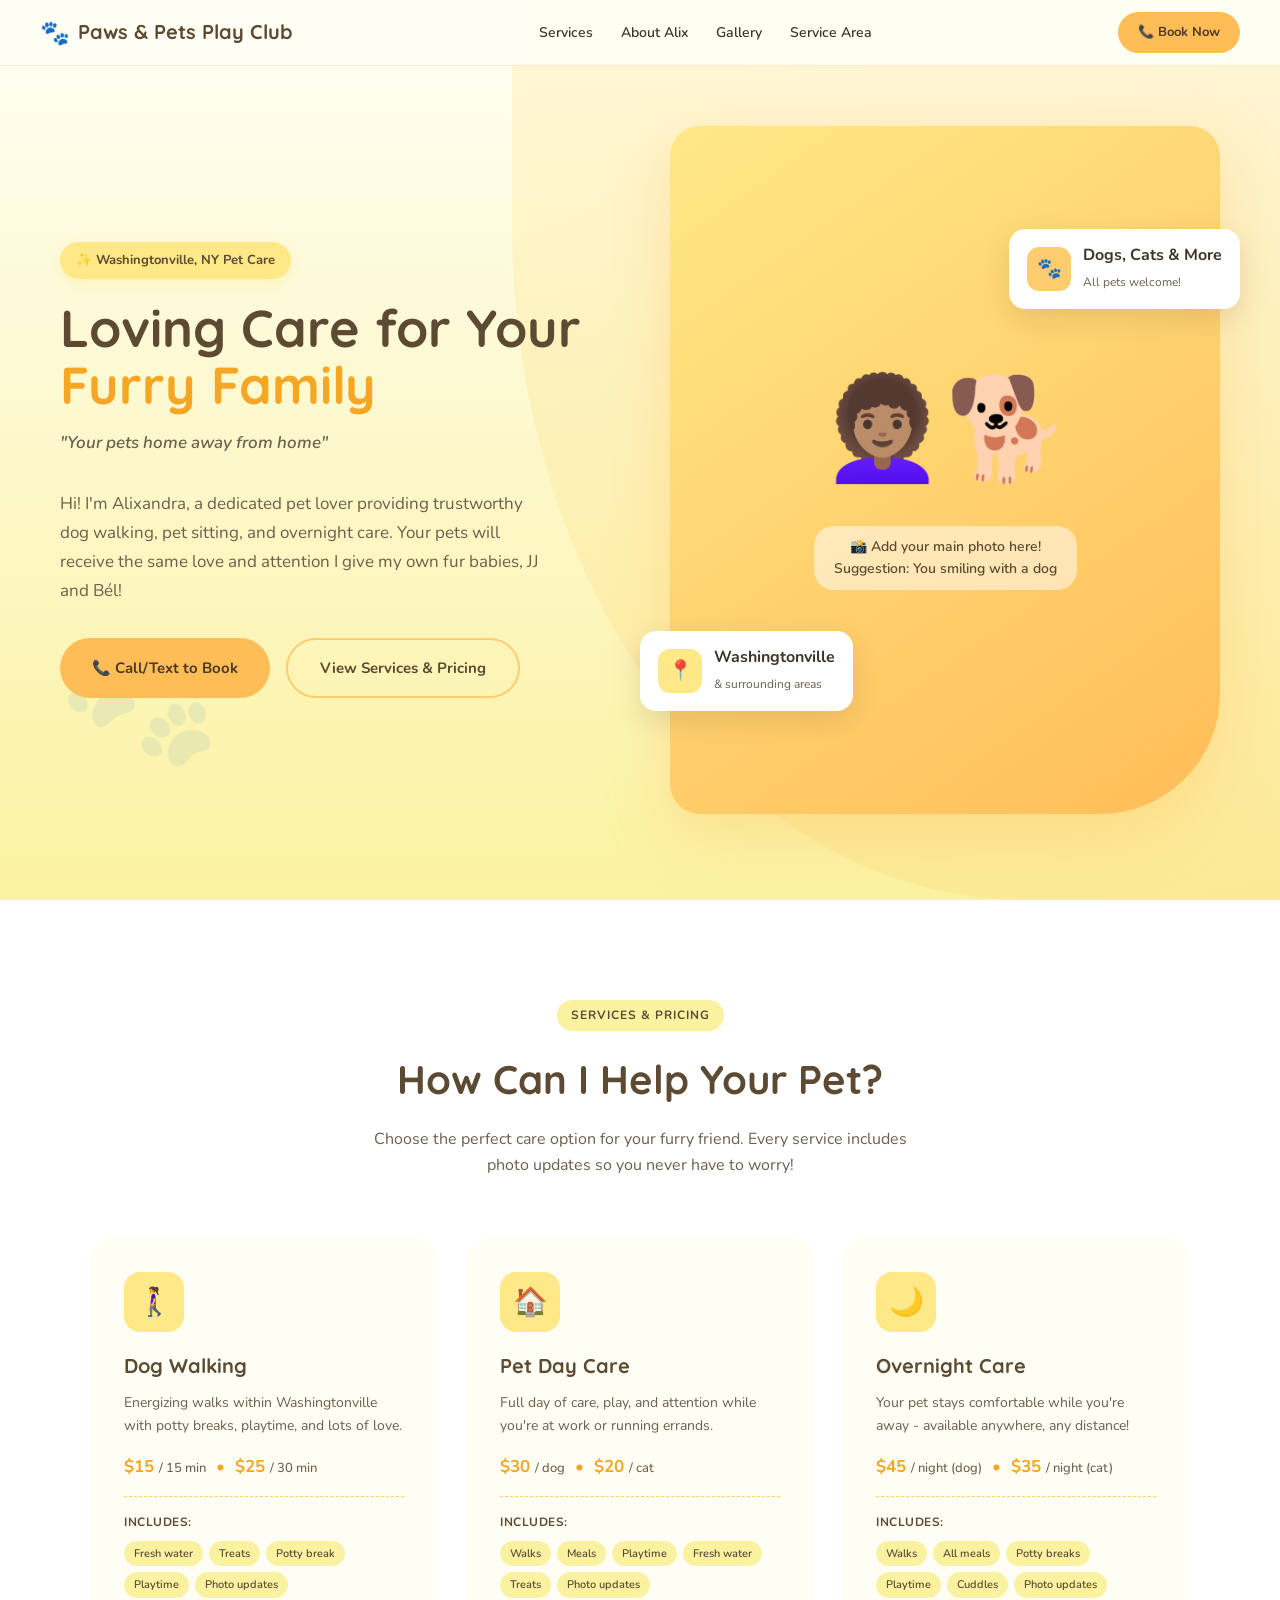
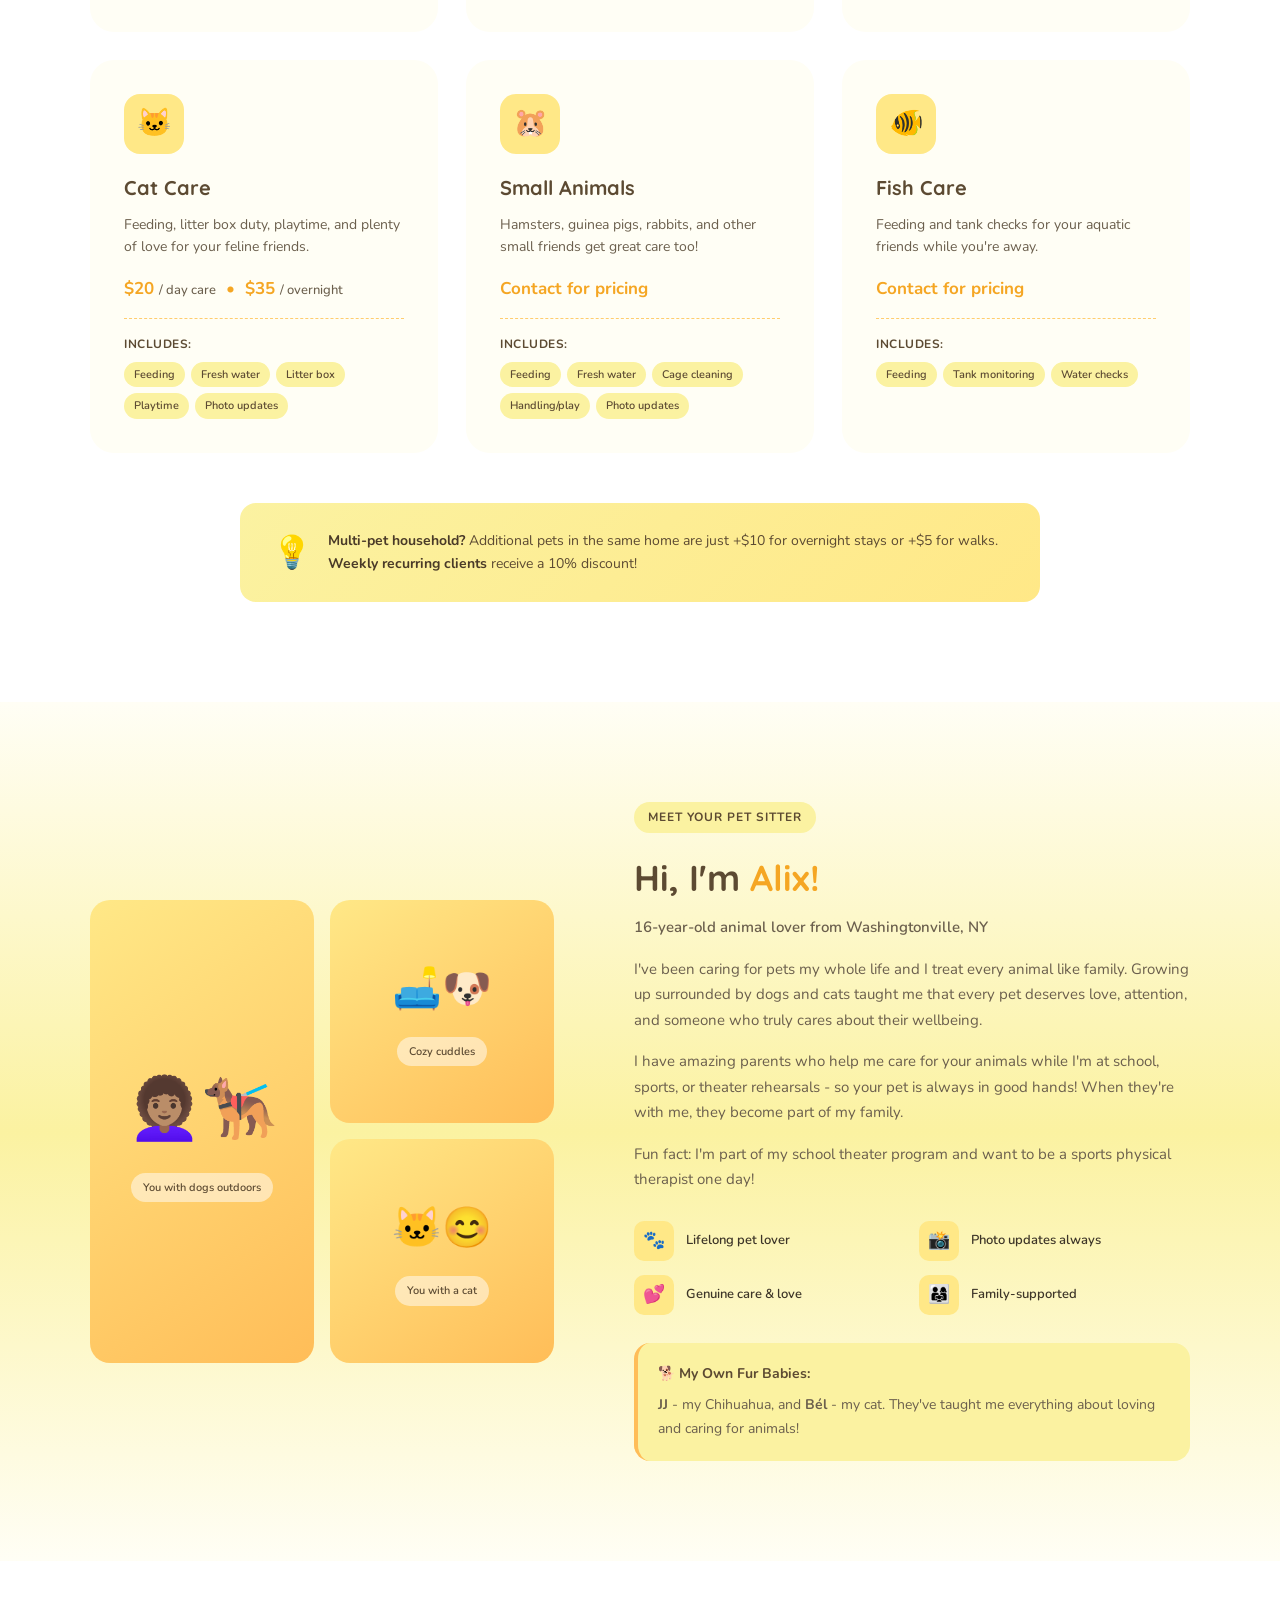
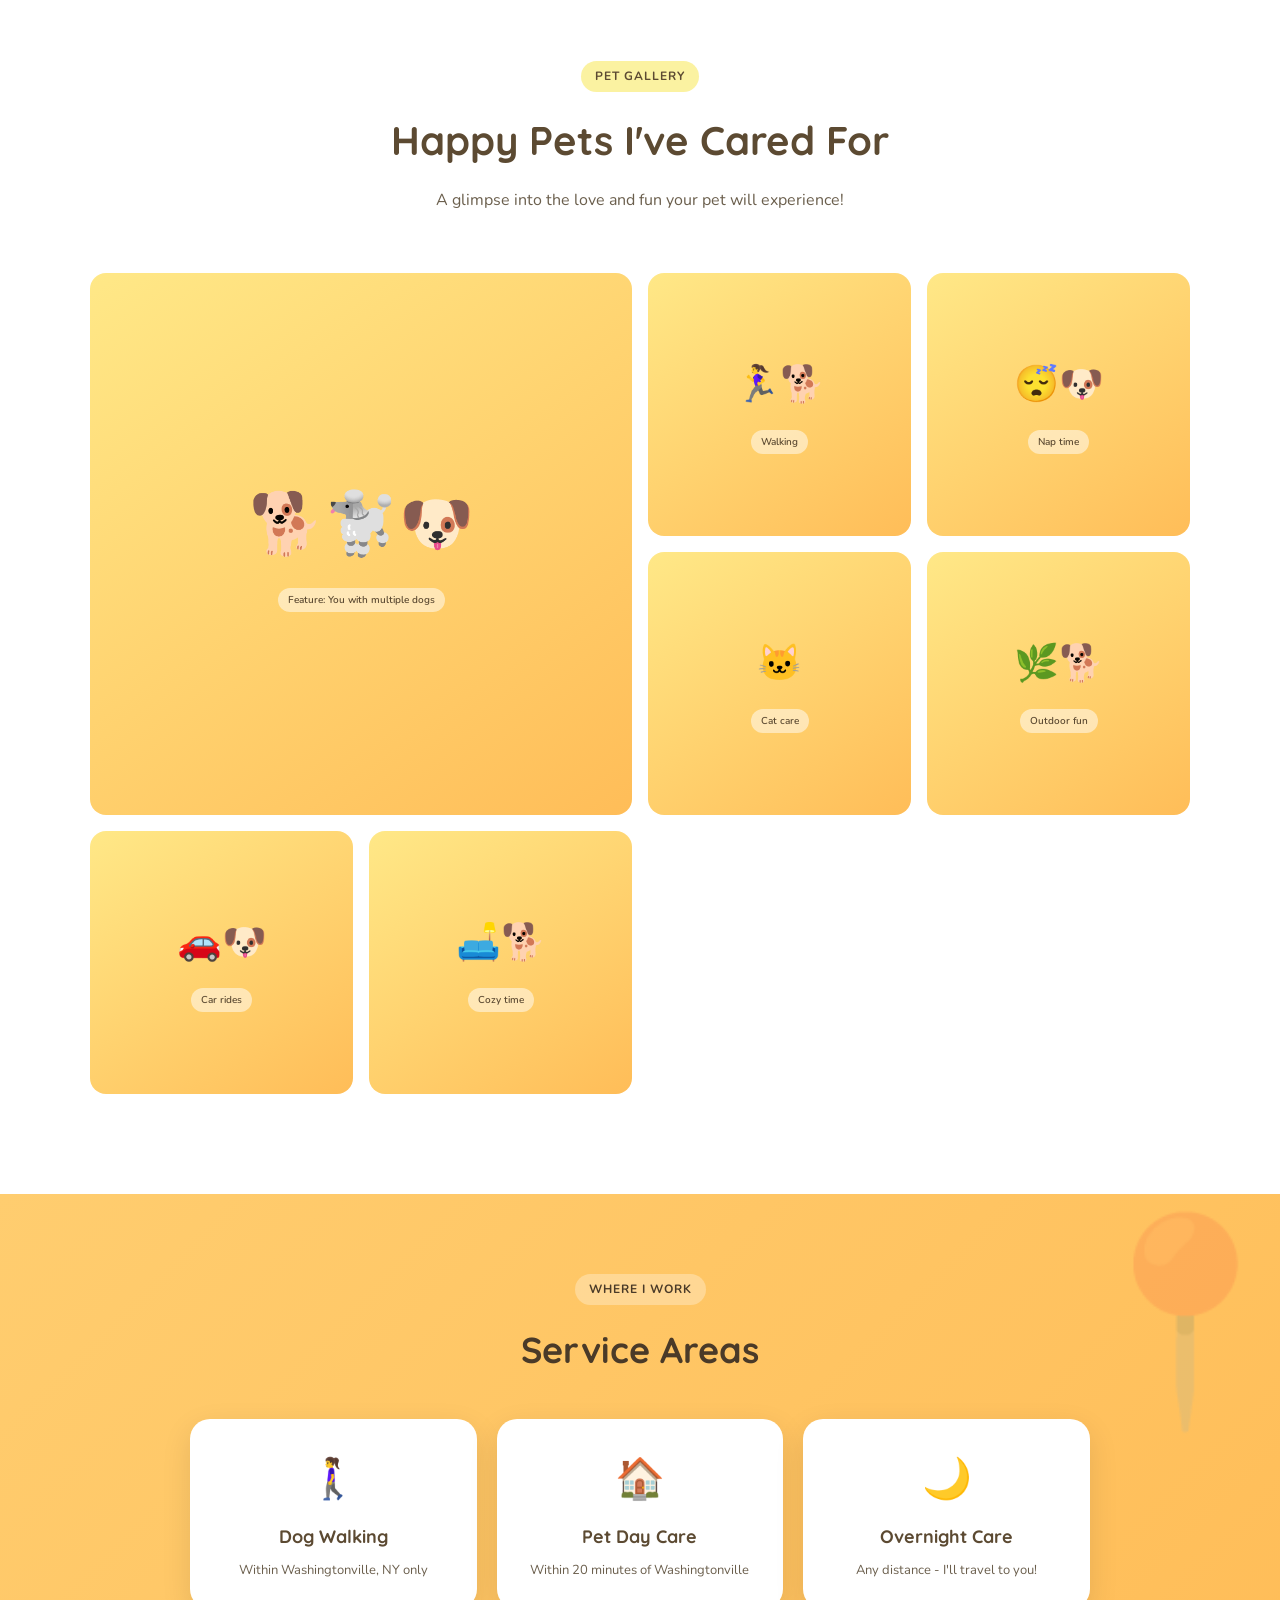
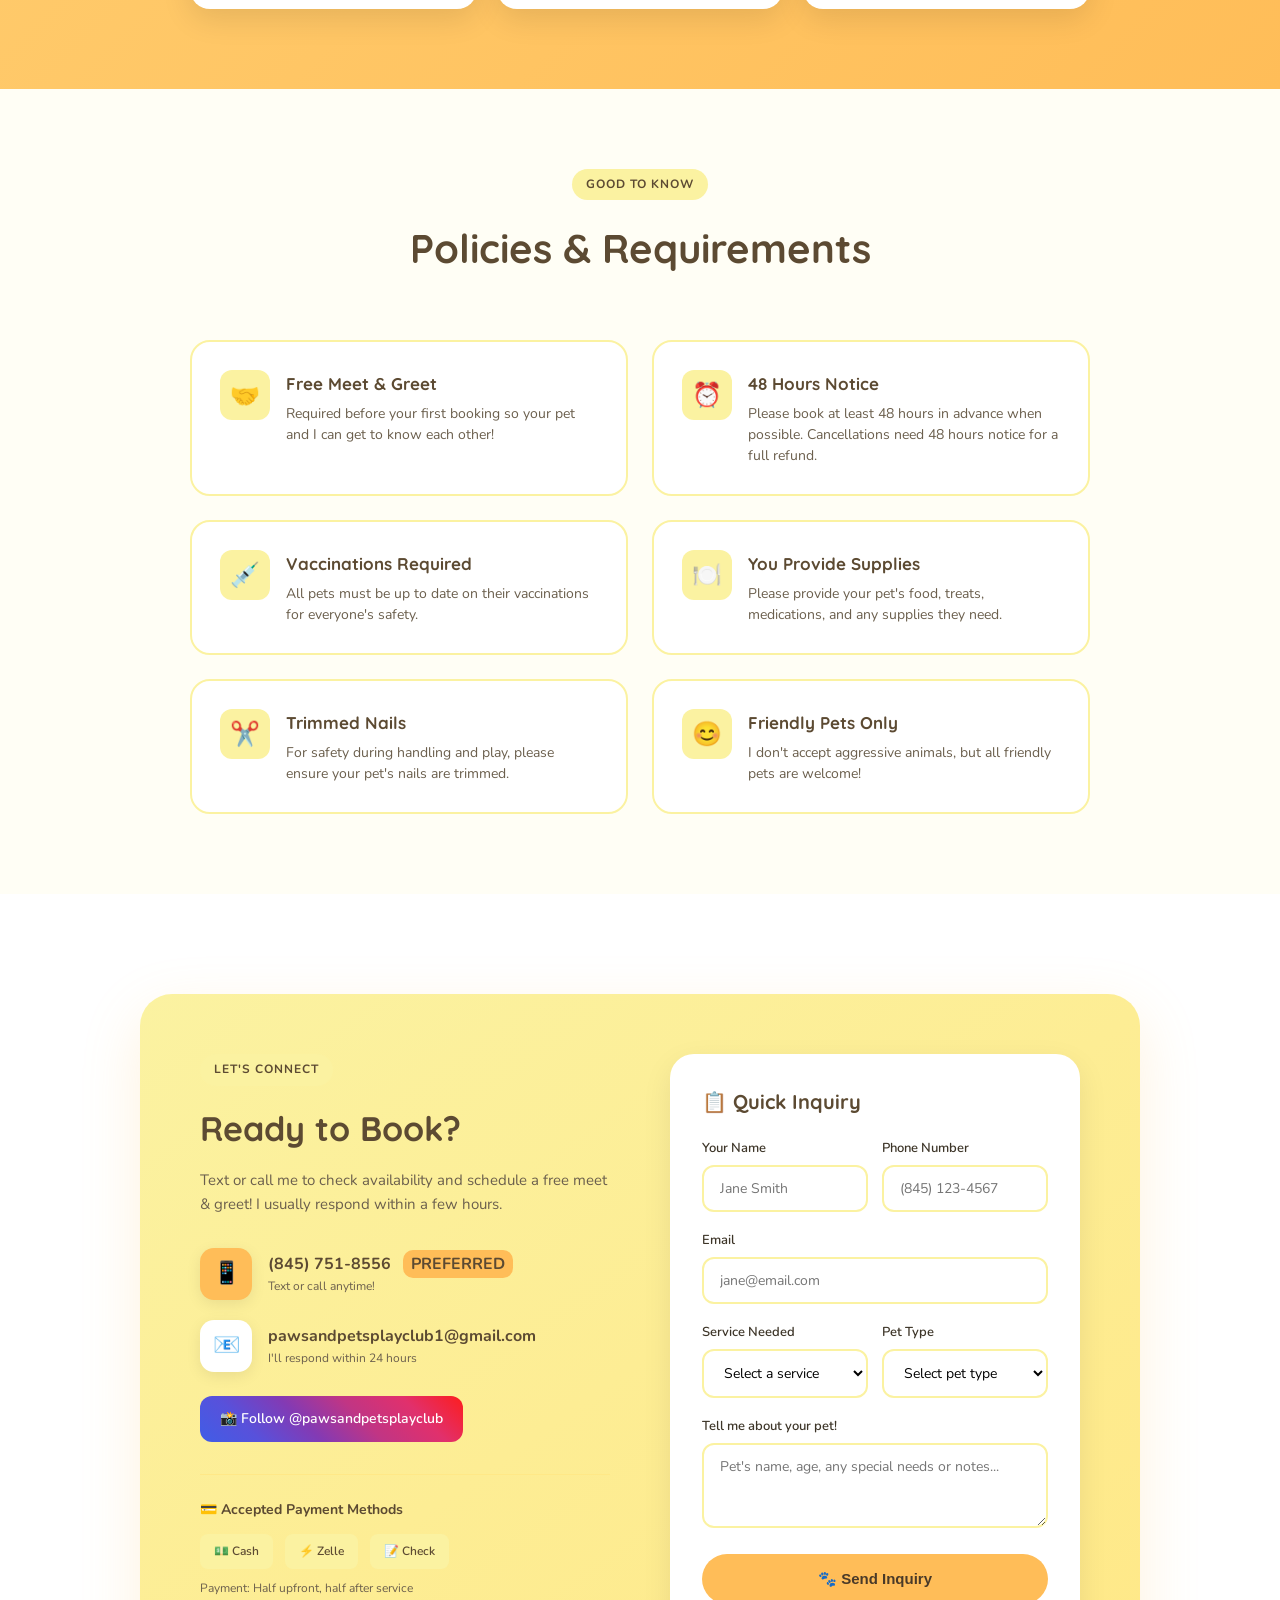
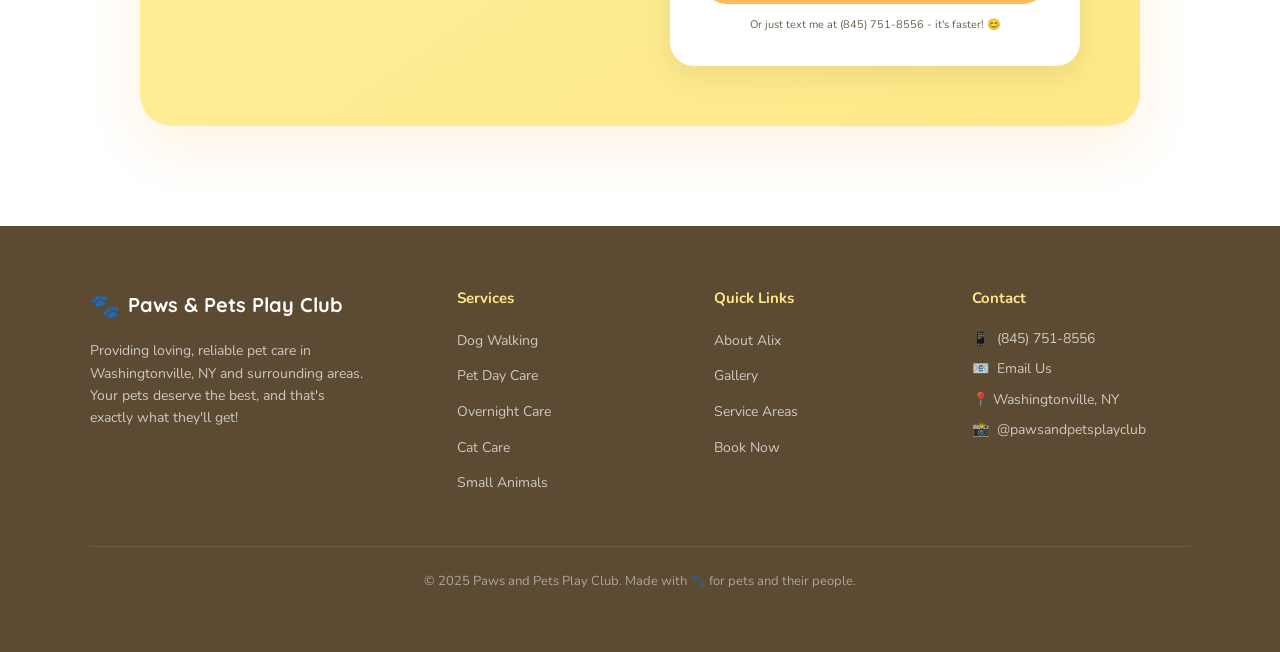
==== index.html @ ba30c001 "Initial commit" ====
<!DOCTYPE html>
<html lang="en">
<head>
  <meta charset="UTF-8">
  <meta name="viewport" content="width=device-width, initial-scale=1.0">
  <meta name="description" content="Paws and Pets Play Club - Professional pet sitting, dog walking, and overnight care in Washingtonville, NY. Your pets home away from home!">
  <meta name="keywords" content="pet sitting, dog walking, Washingtonville NY, pet care, overnight pet care, cat sitting, Orange County NY">
  <meta name="author" content="Paws and Pets Play Club">
  
  <!-- Open Graph for social sharing -->
  <meta property="og:title" content="Paws and Pets Play Club | Pet Care in Washingtonville, NY">
  <meta property="og:description" content="Loving, reliable pet care in Washingtonville, NY. Dog walking, pet sitting, overnight care, and more!">
  <meta property="og:type" content="website">
  <meta property="og:image" content="images/og-image.jpg">
  
  <title>Paws and Pets Play Club | Pet Care in Washingtonville, NY</title>
  
  <!-- Favicon -->
  <link rel="icon" href="data:image/svg+xml,<svg xmlns='http://www.w3.org/2000/svg' viewBox='0 0 100 100'><text y='.9em' font-size='90'>🐾</text></svg>">
  
  <!-- Fonts -->
  <link rel="preconnect" href="https://fonts.googleapis.com">
  <link rel="preconnect" href="https://fonts.gstatic.com" crossorigin>
  <link href="https://fonts.googleapis.com/css2?family=Nunito:wght@400;600;700;800&family=Quicksand:wght@500;600;700&display=swap" rel="stylesheet">
  
  <style>
    :root {
      --yellow-light: #fbf2a1;
      --yellow: #ffe887;
      --yellow-golden: #ffdf7c;
      --yellow-orange: #ffcd6f;
      --orange: #ffbd58;
      --orange-dark: #f5a623;
      --orange-deeper: #e8940f;
      --cream: #fffef5;
      --cream-dark: #fff9e6;
      --brown: #5c4a32;
      --brown-light: #7a6548;
      --brown-dark: #4a3a28;
      --text: #3d3528;
      --text-light: #6b5f4d;
      --white: #FFFFFF;
    }

    * {
      margin: 0;
      padding: 0;
      box-sizing: border-box;
    }

    html {
      scroll-behavior: smooth;
    }

    body {
      font-family: 'Nunito', sans-serif;
      background: var(--cream);
      color: var(--text);
      line-height: 1.6;
      overflow-x: hidden;
    }

    /* Navigation */
    nav {
      position: fixed;
      top: 0;
      left: 0;
      right: 0;
      background: rgba(255, 254, 245, 0.95);
      backdrop-filter: blur(10px);
      -webkit-backdrop-filter: blur(10px);
      padding: 12px 40px;
      display: flex;
      justify-content: space-between;
      align-items: center;
      z-index: 1000;
      border-bottom: 1px solid rgba(255, 189, 88, 0.3);
    }

    .logo {
      font-family: 'Quicksand', sans-serif;
      font-size: 20px;
      font-weight: 700;
      color: var(--brown);
      display: flex;
      align-items: center;
      gap: 8px;
      text-decoration: none;
    }

    .logo-paw {
      font-size: 24px;
    }

    .nav-links {
      display: flex;
      gap: 28px;
      list-style: none;
    }

    .nav-links a {
      text-decoration: none;
      color: var(--text);
      font-weight: 600;
      font-size: 14px;
      transition: color 0.3s;
      position: relative;
    }

    .nav-links a::after {
      content: "";
      position: absolute;
      bottom: -4px;
      left: 0;
      width: 0;
      height: 2px;
      background: var(--orange);
      transition: width 0.3s;
    }

    .nav-links a:hover::after {
      width: 100%;
    }

    .nav-links a:hover {
      color: var(--orange-dark);
    }

    .nav-cta {
      background: var(--orange);
      color: var(--brown-dark);
      padding: 10px 20px;
      border-radius: 50px;
      text-decoration: none;
      font-weight: 700;
      font-size: 13px;
      transition: transform 0.3s, box-shadow 0.3s;
    }

    .nav-cta:hover {
      transform: translateY(-2px);
      box-shadow: 0 4px 15px rgba(255, 189, 88, 0.5);
    }

    .mobile-menu-btn {
      display: none;
      background: none;
      border: none;
      font-size: 24px;
      cursor: pointer;
      color: var(--brown);
    }

    /* Mobile Navigation */
    .mobile-nav {
      display: none;
      position: fixed;
      top: 60px;
      left: 0;
      right: 0;
      background: var(--cream);
      padding: 20px;
      box-shadow: 0 10px 30px rgba(0,0,0,0.1);
      z-index: 999;
    }

    .mobile-nav.active {
      display: block;
    }

    .mobile-nav a {
      display: block;
      padding: 12px 0;
      color: var(--text);
      text-decoration: none;
      font-weight: 600;
      border-bottom: 1px solid var(--yellow-light);
    }

    .mobile-nav a:last-child {
      border-bottom: none;
      background: var(--orange);
      color: var(--brown-dark);
      text-align: center;
      border-radius: 50px;
      margin-top: 12px;
      padding: 14px;
    }

    /* Hero Section */
    .hero {
      min-height: 100vh;
      display: grid;
      grid-template-columns: 1fr 1fr;
      align-items: center;
      padding: 120px 60px 80px;
      gap: 60px;
      position: relative;
      overflow: hidden;
      background: linear-gradient(180deg, var(--cream) 0%, var(--yellow-light) 100%);
    }

    .hero::before {
      content: "";
      position: absolute;
      top: -50%;
      right: -20%;
      width: 80%;
      height: 150%;
      background: linear-gradient(135deg, var(--yellow) 0%, var(--yellow-orange) 100%);
      border-radius: 0 0 0 50%;
      z-index: 0;
      opacity: 0.25;
    }

    .hero::after {
      content: "🐾";
      position: absolute;
      bottom: 10%;
      left: 5%;
      font-size: 120px;
      opacity: 0.08;
      transform: rotate(-15deg);
    }

    .hero-content {
      position: relative;
      z-index: 1;
    }

    .hero-badge {
      display: inline-block;
      background: var(--yellow);
      color: var(--brown);
      padding: 8px 16px;
      border-radius: 50px;
      font-size: 13px;
      font-weight: 700;
      margin-bottom: 20px;
      animation: float 3s ease-in-out infinite;
      box-shadow: 0 4px 15px rgba(255, 232, 135, 0.4);
    }

    @keyframes float {
      0%, 100% { transform: translateY(0); }
      50% { transform: translateY(-5px); }
    }

    @keyframes fadeInUp {
      from {
        opacity: 0;
        transform: translateY(30px);
      }
      to {
        opacity: 1;
        transform: translateY(0);
      }
    }

    .hero h1 {
      font-family: 'Quicksand', sans-serif;
      font-size: 52px;
      font-weight: 700;
      line-height: 1.1;
      margin-bottom: 16px;
      color: var(--brown);
      animation: fadeInUp 0.8s ease-out;
    }

    .hero h1 span {
      color: var(--orange-dark);
    }

    .hero-tagline {
      font-size: 22px;
      color: var(--orange-dark);
      font-weight: 600;
      margin-bottom: 16px;
      font-style: italic;
    }

    .hero p {
      font-size: 17px;
      color: var(--text-light);
      margin-bottom: 32px;
      max-width: 480px;
      line-height: 1.7;
    }

    .hero-buttons {
      display: flex;
      gap: 16px;
      flex-wrap: wrap;
    }

    .btn-primary {
      background: var(--orange);
      color: var(--brown-dark);
      padding: 16px 32px;
      border-radius: 50px;
      text-decoration: none;
      font-weight: 700;
      font-size: 15px;
      display: inline-flex;
      align-items: center;
      gap: 8px;
      transition: all 0.3s;
      border: none;
      cursor: pointer;
    }

    .btn-primary:hover {
      background: var(--orange-dark);
      transform: translateY(-2px);
      box-shadow: 0 6px 20px rgba(255, 189, 88, 0.5);
    }

    .btn-secondary {
      background: transparent;
      color: var(--brown);
      padding: 16px 32px;
      border-radius: 50px;
      text-decoration: none;
      font-weight: 700;
      font-size: 15px;
      border: 2px solid var(--yellow-orange);
      transition: all 0.3s;
    }

    .btn-secondary:hover {
      background: var(--yellow-orange);
      color: var(--brown-dark);
    }

    .hero-image {
      position: relative;
      z-index: 1;
    }

    .hero-photo-main {
      width: 100%;
      aspect-ratio: 4/5;
      background: linear-gradient(145deg, var(--yellow) 0%, var(--orange) 100%);
      border-radius: 30px 30px 120px 30px;
      display: flex;
      flex-direction: column;
      align-items: center;
      justify-content: center;
      color: var(--brown);
      font-size: 100px;
      position: relative;
      box-shadow: 0 20px 60px rgba(255, 189, 88, 0.35);
      overflow: hidden;
    }

    .hero-photo-main img {
      width: 100%;
      height: 100%;
      object-fit: cover;
    }

    .photo-placeholder-text {
      font-size: 14px;
      font-weight: 600;
      margin-top: 16px;
      background: rgba(255,255,255,0.5);
      padding: 10px 20px;
      border-radius: 20px;
      text-align: center;
      max-width: 80%;
      color: var(--brown);
    }

    .floating-badge {
      position: absolute;
      background: white;
      padding: 14px 18px;
      border-radius: 16px;
      box-shadow: 0 10px 30px rgba(0,0,0,0.1);
      display: flex;
      align-items: center;
      gap: 12px;
      animation: float 4s ease-in-out infinite;
    }

    .floating-badge.location {
      bottom: 15%;
      left: -30px;
      animation-delay: 0.5s;
    }

    .floating-badge.pets {
      top: 15%;
      right: -20px;
      animation-delay: 1s;
    }

    .badge-icon {
      width: 44px;
      height: 44px;
      background: var(--yellow);
      border-radius: 12px;
      display: flex;
      align-items: center;
      justify-content: center;
      font-size: 20px;
    }

    .badge-icon.orange {
      background: var(--yellow-orange);
    }

    .badge-text strong {
      display: block;
      font-size: 16px;
      color: var(--text);
    }

    .badge-text span {
      font-size: 12px;
      color: var(--text-light);
    }

    /* Services Section */
    .services {
      padding: 100px 60px;
      background: white;
      position: relative;
    }

    .section-header {
      text-align: center;
      margin-bottom: 60px;
    }

    .section-tag {
      display: inline-block;
      background: var(--yellow-light);
      color: var(--brown);
      padding: 6px 14px;
      border-radius: 50px;
      font-size: 12px;
      font-weight: 700;
      text-transform: uppercase;
      letter-spacing: 1px;
      margin-bottom: 16px;
    }

    .section-header h2 {
      font-family: 'Quicksand', sans-serif;
      font-size: 40px;
      font-weight: 700;
      color: var(--brown);
      margin-bottom: 16px;
    }

    .section-header p {
      color: var(--text-light);
      max-width: 550px;
      margin: 0 auto;
      font-size: 16px;
    }

    .services-grid {
      display: grid;
      grid-template-columns: repeat(3, 1fr);
      gap: 28px;
      max-width: 1100px;
      margin: 0 auto;
    }

    .service-card {
      background: var(--cream);
      border-radius: 24px;
      padding: 32px;
      transition: all 0.3s;
      position: relative;
      overflow: hidden;
      border: 2px solid transparent;
    }

    .service-card:hover {
      transform: translateY(-8px);
      box-shadow: 0 20px 40px rgba(255, 189, 88, 0.2);
      border-color: var(--yellow);
    }

    .service-card::before {
      content: "";
      position: absolute;
      top: 0;
      left: 0;
      right: 0;
      height: 4px;
      background: linear-gradient(90deg, var(--yellow) 0%, var(--orange) 100%);
      transform: scaleX(0);
      transition: transform 0.3s;
    }

    .service-card:hover::before {
      transform: scaleX(1);
    }

    .service-icon {
      width: 60px;
      height: 60px;
      background: var(--yellow);
      border-radius: 16px;
      display: flex;
      align-items: center;
      justify-content: center;
      font-size: 28px;
      margin-bottom: 18px;
    }

    .service-card h3 {
      font-family: 'Quicksand', sans-serif;
      font-size: 20px;
      font-weight: 700;
      color: var(--brown);
      margin-bottom: 10px;
    }

    .service-card p {
      color: var(--text-light);
      font-size: 14px;
      margin-bottom: 16px;
      line-height: 1.6;
    }

    .service-price {
      font-size: 17px;
      font-weight: 700;
      color: var(--orange-dark);
    }

    .service-price span {
      font-size: 13px;
      font-weight: 500;
      color: var(--text-light);
    }

    .service-includes {
      margin-top: 16px;
      padding-top: 16px;
      border-top: 1px dashed var(--yellow-orange);
    }

    .service-includes h4 {
      font-size: 12px;
      text-transform: uppercase;
      letter-spacing: 0.5px;
      color: var(--brown);
      margin-bottom: 8px;
    }

    .includes-list {
      display: flex;
      flex-wrap: wrap;
      gap: 6px;
    }

    .includes-list span {
      background: var(--yellow-light);
      color: var(--brown);
      padding: 4px 10px;
      border-radius: 20px;
      font-size: 11px;
      font-weight: 600;
    }

    /* Pricing Note */
    .pricing-note {
      max-width: 800px;
      margin: 50px auto 0;
      background: linear-gradient(135deg, var(--yellow-light) 0%, var(--yellow) 100%);
      border-radius: 16px;
      padding: 24px 32px;
      display: flex;
      align-items: center;
      gap: 16px;
    }

    .pricing-note-icon {
      font-size: 32px;
      flex-shrink: 0;
    }

    .pricing-note p {
      color: var(--brown);
      font-size: 14px;
    }

    .pricing-note strong {
      color: var(--brown-dark);
    }

    /* About Section */
    .about {
      padding: 100px 60px;
      background: linear-gradient(180deg, var(--cream) 0%, var(--yellow-light) 50%, var(--cream) 100%);
    }

    .about-grid {
      display: grid;
      grid-template-columns: 1fr 1.2fr;
      gap: 80px;
      align-items: center;
      max-width: 1100px;
      margin: 0 auto;
    }

    .about-photos {
      display: grid;
      grid-template-columns: 1fr 1fr;
      gap: 16px;
    }

    .about-photo {
      aspect-ratio: 1;
      background: linear-gradient(145deg, var(--yellow) 0%, var(--orange) 100%);
      border-radius: 20px;
      display: flex;
      flex-direction: column;
      align-items: center;
      justify-content: center;
      color: var(--brown);
      font-size: 40px;
      overflow: hidden;
    }

    .about-photo img {
      width: 100%;
      height: 100%;
      object-fit: cover;
    }

    .about-photo:first-child {
      grid-row: span 2;
      aspect-ratio: auto;
      font-size: 60px;
    }

    .about-photo .photo-placeholder-text {
      font-size: 11px;
      padding: 6px 12px;
    }

    .about-content h2 {
      font-family: 'Quicksand', sans-serif;
      font-size: 36px;
      font-weight: 700;
      color: var(--brown);
      margin-bottom: 8px;
    }

    .about-content h2 span {
      color: var(--orange-dark);
    }

    .about-subtitle {
      font-size: 16px;
      color: var(--orange-dark);
      font-weight: 600;
      margin-bottom: 20px;
    }

    .about-content p {
      color: var(--text-light);
      margin-bottom: 16px;
      font-size: 15px;
      line-height: 1.7;
    }

    .about-highlights {
      display: grid;
      grid-template-columns: 1fr 1fr;
      gap: 14px;
      margin-top: 28px;
    }

    .highlight-item {
      display: flex;
      align-items: center;
      gap: 12px;
    }

    .highlight-icon {
      width: 40px;
      height: 40px;
      background: var(--yellow);
      border-radius: 10px;
      display: flex;
      align-items: center;
      justify-content: center;
      font-size: 18px;
      flex-shrink: 0;
    }

    .highlight-item span {
      font-weight: 600;
      color: var(--text);
      font-size: 13px;
    }

    .about-pets {
      margin-top: 28px;
      padding: 20px;
      background: var(--yellow-light);
      border-radius: 16px;
      border-left: 4px solid var(--orange);
    }

    .about-pets h4 {
      font-size: 14px;
      color: var(--brown);
      margin-bottom: 8px;
    }

    .about-pets p {
      margin: 0;
      font-size: 14px;
    }

    /* Gallery Section */
    .gallery {
      padding: 100px 60px;
      background: white;
    }

    .gallery-grid {
      display: grid;
      grid-template-columns: repeat(4, 1fr);
      gap: 16px;
      max-width: 1100px;
      margin: 0 auto;
    }

    .gallery-item {
      aspect-ratio: 1;
      background: linear-gradient(145deg, var(--yellow) 0%, var(--orange) 100%);
      border-radius: 16px;
      display: flex;
      flex-direction: column;
      align-items: center;
      justify-content: center;
      color: var(--brown);
      font-size: 36px;
      transition: transform 0.3s;
      cursor: pointer;
      overflow: hidden;
      position: relative;
    }

    .gallery-item:hover {
      transform: scale(1.03);
    }

    .gallery-item img {
      width: 100%;
      height: 100%;
      object-fit: cover;
    }

    .gallery-item:nth-child(1) {
      grid-column: span 2;
      grid-row: span 2;
      font-size: 60px;
    }

    .gallery-item .photo-placeholder-text {
      font-size: 10px;
      padding: 4px 10px;
    }

    /* Service Area Section */
    .service-area {
      padding: 80px 60px;
      background: linear-gradient(135deg, var(--yellow-orange) 0%, var(--orange) 100%);
      position: relative;
      overflow: hidden;
    }

    .service-area::before {
      content: "📍";
      position: absolute;
      font-size: 200px;
      opacity: 0.15;
      top: -30px;
      right: -30px;
    }

    .service-area-content {
      max-width: 900px;
      margin: 0 auto;
      text-align: center;
      position: relative;
      z-index: 1;
    }

    .service-area h2 {
      font-family: 'Quicksand', sans-serif;
      font-size: 36px;
      font-weight: 700;
      color: var(--brown-dark);
      margin-bottom: 24px;
    }

    .area-cards {
      display: grid;
      grid-template-columns: repeat(3, 1fr);
      gap: 20px;
      margin-top: 40px;
    }

    .area-card {
      background: white;
      border-radius: 20px;
      padding: 28px;
      text-align: center;
      box-shadow: 0 10px 30px rgba(0,0,0,0.1);
    }

    .area-card-icon {
      font-size: 40px;
      margin-bottom: 12px;
    }

    .area-card h3 {
      font-family: 'Quicksand', sans-serif;
      font-size: 18px;
      font-weight: 700;
      color: var(--brown);
      margin-bottom: 8px;
    }

    .area-card p {
      font-size: 13px;
      color: var(--text-light);
    }

    /* Policies Section */
    .policies {
      padding: 80px 60px;
      background: var(--cream);
    }

    .policies-grid {
      display: grid;
      grid-template-columns: repeat(2, 1fr);
      gap: 24px;
      max-width: 900px;
      margin: 0 auto;
    }

    .policy-card {
      background: white;
      border-radius: 20px;
      padding: 28px;
      display: flex;
      gap: 16px;
      border: 2px solid var(--yellow-light);
      transition: all 0.3s;
    }

    .policy-card:hover {
      border-color: var(--yellow);
      box-shadow: 0 10px 30px rgba(255, 232, 135, 0.3);
    }

    .policy-icon {
      width: 50px;
      height: 50px;
      background: var(--yellow-light);
      border-radius: 12px;
      display: flex;
      align-items: center;
      justify-content: center;
      font-size: 24px;
      flex-shrink: 0;
    }

    .policy-content h3 {
      font-family: 'Quicksand', sans-serif;
      font-size: 17px;
      font-weight: 700;
      color: var(--brown);
      margin-bottom: 6px;
    }

    .policy-content p {
      font-size: 14px;
      color: var(--text-light);
      line-height: 1.5;
    }

    /* Contact/Booking Section */
    .booking {
      padding: 100px 60px;
      background: white;
    }

    .booking-container {
      max-width: 1000px;
      margin: 0 auto;
      background: linear-gradient(145deg, var(--yellow-light) 0%, var(--yellow) 100%);
      border-radius: 32px;
      padding: 60px;
      display: grid;
      grid-template-columns: 1fr 1fr;
      gap: 60px;
      box-shadow: 0 20px 60px rgba(255, 189, 88, 0.2);
    }

    .booking-info h2 {
      font-family: 'Quicksand', sans-serif;
      font-size: 34px;
      font-weight: 700;
      color: var(--brown);
      margin-bottom: 12px;
    }

    .booking-info > p {
      color: var(--text-light);
      margin-bottom: 32px;
      font-size: 15px;
    }

    .contact-methods {
      display: flex;
      flex-direction: column;
      gap: 20px;
    }

    .contact-item {
      display: flex;
      align-items: center;
      gap: 16px;
      text-decoration: none;
      transition: transform 0.2s;
    }

    .contact-item:hover {
      transform: translateX(5px);
    }

    .contact-icon {
      width: 52px;
      height: 52px;
      background: white;
      border-radius: 14px;
      display: flex;
      align-items: center;
      justify-content: center;
      font-size: 22px;
      flex-shrink: 0;
      box-shadow: 0 4px 15px rgba(0,0,0,0.08);
    }

    .contact-icon.preferred {
      background: var(--orange);
    }

    .contact-details {
      display: flex;
      flex-direction: column;
    }

    .contact-details span {
      font-weight: 700;
      color: var(--brown);
      font-size: 16px;
    }

    .contact-item:hover .contact-details span {
      color: var(--orange-dark);
    }

    .contact-details small {
      color: var(--text-light);
      font-size: 12px;
    }

    .preferred-badge {
      background: var(--orange);
      color: var(--brown-dark);
      font-size: 10px;
      font-weight: 700;
      padding: 3px 8px;
      border-radius: 10px;
      margin-left: 8px;
    }

    .social-link {
      display: inline-flex;
      align-items: center;
      gap: 8px;
      margin-top: 24px;
      padding: 12px 20px;
      background: linear-gradient(45deg, #405DE6, #5851DB, #833AB4, #C13584, #E1306C, #FD1D1D);
      color: white;
      text-decoration: none;
      border-radius: 12px;
      font-weight: 600;
      font-size: 14px;
      transition: transform 0.3s, box-shadow 0.3s;
    }

    .social-link:hover {
      transform: translateY(-2px);
      box-shadow: 0 6px 20px rgba(193, 53, 132, 0.4);
    }

    .booking-form {
      background: white;
      border-radius: 24px;
      padding: 32px;
      box-shadow: 0 10px 30px rgba(0,0,0,0.08);
    }

    .booking-form h3 {
      font-family: 'Quicksand', sans-serif;
      font-size: 20px;
      font-weight: 700;
      color: var(--brown);
      margin-bottom: 20px;
    }

    .form-group {
      margin-bottom: 18px;
    }

    .form-group label {
      display: block;
      font-weight: 600;
      color: var(--text);
      font-size: 13px;
      margin-bottom: 6px;
    }

    .form-group input,
    .form-group select,
    .form-group textarea {
      width: 100%;
      padding: 12px 16px;
      border: 2px solid var(--yellow-light);
      border-radius: 12px;
      font-family: 'Nunito', sans-serif;
      font-size: 14px;
      transition: border-color 0.3s;
      background: white;
    }

    .form-group input:focus,
    .form-group select:focus,
    .form-group textarea:focus {
      outline: none;
      border-color: var(--orange);
    }

    .form-row {
      display: grid;
      grid-template-columns: 1fr 1fr;
      gap: 14px;
    }

    .payment-methods {
      margin-top: 32px;
      padding-top: 24px;
      border-top: 1px solid var(--yellow);
    }

    .payment-methods h4 {
      font-size: 14px;
      color: var(--brown);
      margin-bottom: 12px;
    }

    .payment-icons {
      display: flex;
      gap: 12px;
      flex-wrap: wrap;
    }

    .payment-icon {
      background: var(--yellow-light);
      padding: 8px 14px;
      border-radius: 8px;
      font-size: 12px;
      font-weight: 600;
      color: var(--brown);
      display: flex;
      align-items: center;
      gap: 6px;
    }

    /* Footer */
    footer {
      background: var(--brown);
      color: white;
      padding: 60px;
    }

    .footer-content {
      max-width: 1100px;
      margin: 0 auto;
      display: grid;
      grid-template-columns: 1.5fr 1fr 1fr 1fr;
      gap: 40px;
    }

    .footer-brand .logo {
      color: white;
      margin-bottom: 16px;
    }

    .footer-brand p {
      color: rgba(255,255,255,0.7);
      font-size: 14px;
      max-width: 280px;
      line-height: 1.6;
    }

    .footer-links h4 {
      font-size: 15px;
      margin-bottom: 18px;
      color: var(--yellow);
    }

    .footer-links ul {
      list-style: none;
    }

    .footer-links li {
      margin-bottom: 10px;
    }

    .footer-links a {
      color: rgba(255,255,255,0.7);
      text-decoration: none;
      font-size: 14px;
      transition: color 0.3s;
    }

    .footer-links a:hover {
      color: var(--yellow);
    }

    .footer-contact p {
      color: rgba(255,255,255,0.7);
      font-size: 14px;
      margin-bottom: 8px;
      display: flex;
      align-items: center;
      gap: 8px;
    }

    .footer-contact a {
      color: rgba(255,255,255,0.7);
      text-decoration: none;
      transition: color 0.3s;
    }

    .footer-contact a:hover {
      color: var(--yellow);
    }

    .footer-bottom {
      max-width: 1100px;
      margin: 40px auto 0;
      padding-top: 24px;
      border-top: 1px solid rgba(255,255,255,0.1);
      text-align: center;
      color: rgba(255,255,255,0.5);
      font-size: 13px;
    }

    /* Form Success Message */
    .form-success {
      display: none;
      background: var(--yellow-light);
      border: 2px solid var(--orange);
      border-radius: 12px;
      padding: 20px;
      text-align: center;
      margin-bottom: 20px;
    }

    .form-success.show {
      display: block;
    }

    .form-success p {
      color: var(--brown);
      font-weight: 600;
    }

    /* Mobile Responsive */
    @media (max-width: 1024px) {
      .hero {
        grid-template-columns: 1fr;
        text-align: center;
        padding: 120px 40px 60px;
      }

      .hero-content {
        order: 1;
      }

      .hero-image {
        order: 0;
        max-width: 400px;
        margin: 0 auto;
      }

      .hero p {
        margin: 0 auto 32px;
      }

      .hero-buttons {
        justify-content: center;
      }

      .floating-badge {
        display: none;
      }

      .services-grid {
        grid-template-columns: repeat(2, 1fr);
      }

      .about-grid {
        grid-template-columns: 1fr;
        gap: 40px;
      }

      .about-photos {
        max-width: 400px;
        margin: 0 auto;
      }

      .gallery-grid {
        grid-template-columns: repeat(2, 1fr);
      }

      .gallery-item:nth-child(1) {
        grid-column: span 2;
        grid-row: span 1;
      }

      .area-cards {
        grid-template-columns: 1fr;
      }

      .policies-grid {
        grid-template-columns: 1fr;
      }

      .booking-container {
        grid-template-columns: 1fr;
        padding: 40px;
      }

      .footer-content {
        grid-template-columns: 1fr 1fr;
        gap: 30px;
      }
    }

    @media (max-width: 768px) {
      nav {
        padding: 12px 20px;
      }

      .nav-links {
        display: none;
      }

      .nav-cta {
        display: none;
      }

      .mobile-menu-btn {
        display: block;
      }

      .hero {
        padding: 100px 20px 40px;
      }

      .hero h1 {
        font-size: 36px;
      }

      .hero-tagline {
        font-size: 18px;
      }

      .services, .about, .gallery, .booking, .policies {
        padding: 60px 20px;
      }

      .services-grid {
        grid-template-columns: 1fr;
      }

      .section-header h2 {
        font-size: 30px;
      }

      .about-content h2 {
        font-size: 28px;
      }

      .about-highlights {
        grid-template-columns: 1fr;
      }

      .service-area {
        padding: 60px 20px;
      }

      .booking-container {
        padding: 24px;
      }

      .booking-form {
        padding: 24px;
      }

      .form-row {
        grid-template-columns: 1fr;
      }

      .footer-content {
        grid-template-columns: 1fr;
        text-align: center;
      }

      .footer-brand p {
        margin: 0 auto;
      }

      .footer-contact p {
        justify-content: center;
      }

      .pricing-note {
        flex-direction: column;
        text-align: center;
      }
    }
  </style>
</head>
<body>
  <!-- Navigation -->
  <nav>
    <a href="#" class="logo">
      <span class="logo-paw">🐾</span>
      Paws & Pets Play Club
    </a>
    <ul class="nav-links">
      <li><a href="#services">Services</a></li>
      <li><a href="#about">About Alix</a></li>
      <li><a href="#gallery">Gallery</a></li>
      <li><a href="#areas">Service Area</a></li>
    </ul>
    <a href="#booking" class="nav-cta">📞 Book Now</a>
    <button class="mobile-menu-btn" aria-label="Toggle menu">☰</button>
  </nav>

  <!-- Mobile Navigation -->
  <div class="mobile-nav" id="mobileNav">
    <a href="#services">Services</a>
    <a href="#about">About Alix</a>
    <a href="#gallery">Gallery</a>
    <a href="#areas">Service Area</a>
    <a href="#booking">📞 Book Now</a>
  </div>

  <!-- Hero Section -->
  <section class="hero">
    <div class="hero-content">
      <div class="hero-badge">✨ Washingtonville, NY Pet Care</div>
      <h1>Loving Care for Your <span>Furry Family</span></h1>
      <p class="hero-tagline">"Your pets home away from home"</p>
      <p>Hi! I'm Alixandra, a dedicated pet lover providing trustworthy dog walking, pet sitting, and overnight care. Your pets will receive the same love and attention I give my own fur babies, JJ and Bél!</p>
      <div class="hero-buttons">
        <a href="tel:8457518556" class="btn-primary">
          📞 Call/Text to Book
        </a>
        <a href="#services" class="btn-secondary">View Services & Pricing</a>
      </div>
    </div>
    <div class="hero-image">
      <div class="hero-photo-main">
        <!-- Replace with: <img src="images/hero.jpg" alt="Alixandra with a happy dog"> -->
        👩🏽‍🦱🐕
        <span class="photo-placeholder-text">📸 Add your main photo here!<br>Suggestion: You smiling with a dog</span>
      </div>
      <div class="floating-badge location">
        <div class="badge-icon">📍</div>
        <div class="badge-text">
          <strong>Washingtonville</strong>
          <span>& surrounding areas</span>
        </div>
      </div>
      <div class="floating-badge pets">
        <div class="badge-icon orange">🐾</div>
        <div class="badge-text">
          <strong>Dogs, Cats & More</strong>
          <span>All pets welcome!</span>
        </div>
      </div>
    </div>
  </section>

  <!-- Services Section -->
  <section class="services" id="services">
    <div class="section-header">
      <span class="section-tag">Services & Pricing</span>
      <h2>How Can I Help Your Pet?</h2>
      <p>Choose the perfect care option for your furry friend. Every service includes photo updates so you never have to worry!</p>
    </div>
    <div class="services-grid">
      <div class="service-card">
        <div class="service-icon">🚶‍♀️</div>
        <h3>Dog Walking</h3>
        <p>Energizing walks within Washingtonville with potty breaks, playtime, and lots of love.</p>
        <div class="service-price">$15 <span>/ 15 min</span> &nbsp;•&nbsp; $25 <span>/ 30 min</span></div>
        <div class="service-includes">
          <h4>Includes:</h4>
          <div class="includes-list">
            <span>Fresh water</span>
            <span>Treats</span>
            <span>Potty break</span>
            <span>Playtime</span>
            <span>Photo updates</span>
          </div>
        </div>
      </div>

      <div class="service-card">
        <div class="service-icon">🏠</div>
        <h3>Pet Day Care</h3>
        <p>Full day of care, play, and attention while you're at work or running errands.</p>
        <div class="service-price">$30 <span>/ dog</span> &nbsp;•&nbsp; $20 <span>/ cat</span></div>
        <div class="service-includes">
          <h4>Includes:</h4>
          <div class="includes-list">
            <span>Walks</span>
            <span>Meals</span>
            <span>Playtime</span>
            <span>Fresh water</span>
            <span>Treats</span>
            <span>Photo updates</span>
          </div>
        </div>
      </div>

      <div class="service-card">
        <div class="service-icon">🌙</div>
        <h3>Overnight Care</h3>
        <p>Your pet stays comfortable while you're away - available anywhere, any distance!</p>
        <div class="service-price">$45 <span>/ night (dog)</span> &nbsp;•&nbsp; $35 <span>/ night (cat)</span></div>
        <div class="service-includes">
          <h4>Includes:</h4>
          <div class="includes-list">
            <span>Walks</span>
            <span>All meals</span>
            <span>Potty breaks</span>
            <span>Playtime</span>
            <span>Cuddles</span>
            <span>Photo updates</span>
          </div>
        </div>
      </div>

      <div class="service-card">
        <div class="service-icon">🐱</div>
        <h3>Cat Care</h3>
        <p>Feeding, litter box duty, playtime, and plenty of love for your feline friends.</p>
        <div class="service-price">$20 <span>/ day care</span> &nbsp;•&nbsp; $35 <span>/ overnight</span></div>
        <div class="service-includes">
          <h4>Includes:</h4>
          <div class="includes-list">
            <span>Feeding</span>
            <span>Fresh water</span>
            <span>Litter box</span>
            <span>Playtime</span>
            <span>Photo updates</span>
          </div>
        </div>
      </div>

      <div class="service-card">
        <div class="service-icon">🐹</div>
        <h3>Small Animals</h3>
        <p>Hamsters, guinea pigs, rabbits, and other small friends get great care too!</p>
        <div class="service-price">Contact for pricing</div>
        <div class="service-includes">
          <h4>Includes:</h4>
          <div class="includes-list">
            <span>Feeding</span>
            <span>Fresh water</span>
            <span>Cage cleaning</span>
            <span>Handling/play</span>
            <span>Photo updates</span>
          </div>
        </div>
      </div>

      <div class="service-card">
        <div class="service-icon">🐠</div>
        <h3>Fish Care</h3>
        <p>Feeding and tank checks for your aquatic friends while you're away.</p>
        <div class="service-price">Contact for pricing</div>
        <div class="service-includes">
          <h4>Includes:</h4>
          <div class="includes-list">
            <span>Feeding</span>
            <span>Tank monitoring</span>
            <span>Water checks</span>
          </div>
        </div>
      </div>
    </div>

    <div class="pricing-note">
      <div class="pricing-note-icon">💡</div>
      <div>
        <p><strong>Multi-pet household?</strong> Additional pets in the same home are just +$10 for overnight stays or +$5 for walks. <strong>Weekly recurring clients</strong> receive a 10% discount!</p>
      </div>
    </div>
  </section>

  <!-- About Section -->
  <section class="about" id="about">
    <div class="about-grid">
      <div class="about-photos">
        <div class="about-photo">
          <!-- Replace with: <img src="images/about-1.jpg" alt="Alixandra walking dogs"> -->
          👩🏽‍🦱🐕‍🦺
          <span class="photo-placeholder-text">You with dogs outdoors</span>
        </div>
        <div class="about-photo">
          <!-- Replace with: <img src="images/about-2.jpg" alt="Cozy cuddles with pets"> -->
          🛋️🐶
          <span class="photo-placeholder-text">Cozy cuddles</span>
        </div>
        <div class="about-photo">
          <!-- Replace with: <img src="images/about-3.jpg" alt="Alixandra with a cat"> -->
          🐱😊
          <span class="photo-placeholder-text">You with a cat</span>
        </div>
      </div>
      <div class="about-content">
        <span class="section-tag">Meet Your Pet Sitter</span>
        <h2>Hi, I'm <span>Alix!</span></h2>
        <p class="about-subtitle">16-year-old animal lover from Washingtonville, NY</p>
        <p>I've been caring for pets my whole life and I treat every animal like family. Growing up surrounded by dogs and cats taught me that every pet deserves love, attention, and someone who truly cares about their wellbeing.</p>
        <p>I have amazing parents who help me care for your animals while I'm at school, sports, or theater rehearsals - so your pet is always in good hands! When they're with me, they become part of my family.</p>
        <p>Fun fact: I'm part of my school theater program and want to be a sports physical therapist one day!</p>
        
        <div class="about-highlights">
          <div class="highlight-item">
            <div class="highlight-icon">🐾</div>
            <span>Lifelong pet lover</span>
          </div>
          <div class="highlight-item">
            <div class="highlight-icon">📸</div>
            <span>Photo updates always</span>
          </div>
          <div class="highlight-item">
            <div class="highlight-icon">💕</div>
            <span>Genuine care & love</span>
          </div>
          <div class="highlight-item">
            <div class="highlight-icon">👨‍👩‍👧</div>
            <span>Family-supported</span>
          </div>
        </div>

        <div class="about-pets">
          <h4>🐕 My Own Fur Babies:</h4>
          <p><strong>JJ</strong> - my Chihuahua, and <strong>Bél</strong> - my cat. They've taught me everything about loving and caring for animals!</p>
        </div>
      </div>
    </div>
  </section>

  <!-- Gallery Section -->
  <section class="gallery" id="gallery">
    <div class="section-header">
      <span class="section-tag">Pet Gallery</span>
      <h2>Happy Pets I've Cared For</h2>
      <p>A glimpse into the love and fun your pet will experience!</p>
    </div>
    <div class="gallery-grid">
      <div class="gallery-item">
        <!-- Replace with: <img src="images/gallery-1.jpg" alt="Happy pets playing"> -->
        🐕🐩🐶
        <span class="photo-placeholder-text">Feature: You with multiple dogs</span>
      </div>
      <div class="gallery-item">
        <!-- Replace with: <img src="images/gallery-2.jpg" alt="Dog walking"> -->
        🏃‍♀️🐕
        <span class="photo-placeholder-text">Walking</span>
      </div>
      <div class="gallery-item">
        <!-- Replace with: <img src="images/gallery-3.jpg" alt="Nap time"> -->
        😴🐶
        <span class="photo-placeholder-text">Nap time</span>
      </div>
      <div class="gallery-item">
        <!-- Replace with: <img src="images/gallery-4.jpg" alt="Cat care"> -->
        🐱
        <span class="photo-placeholder-text">Cat care</span>
      </div>
      <div class="gallery-item">
        <!-- Replace with: <img src="images/gallery-5.jpg" alt="Outdoor fun"> -->
        🌿🐕
        <span class="photo-placeholder-text">Outdoor fun</span>
      </div>
      <div class="gallery-item">
        <!-- Replace with: <img src="images/gallery-6.jpg" alt="Car rides"> -->
        🚗🐶
        <span class="photo-placeholder-text">Car rides</span>
      </div>
      <div class="gallery-item">
        <!-- Replace with: <img src="images/gallery-7.jpg" alt="Cozy time"> -->
        🛋️🐕
        <span class="photo-placeholder-text">Cozy time</span>
      </div>
    </div>
  </section>

  <!-- Service Area Section -->
  <section class="service-area" id="areas">
    <div class="service-area-content">
      <span class="section-tag" style="background: rgba(255,255,255,0.3); color: var(--brown-dark);">Where I Work</span>
      <h2>Service Areas</h2>
      <div class="area-cards">
        <div class="area-card">
          <div class="area-card-icon">🚶‍♀️</div>
          <h3>Dog Walking</h3>
          <p>Within Washingtonville, NY only</p>
        </div>
        <div class="area-card">
          <div class="area-card-icon">🏠</div>
          <h3>Pet Day Care</h3>
          <p>Within 20 minutes of Washingtonville</p>
        </div>
        <div class="area-card">
          <div class="area-card-icon">🌙</div>
          <h3>Overnight Care</h3>
          <p>Any distance - I'll travel to you!</p>
        </div>
      </div>
    </div>
  </section>

  <!-- Policies Section -->
  <section class="policies">
    <div class="section-header">
      <span class="section-tag">Good to Know</span>
      <h2>Policies & Requirements</h2>
    </div>
    <div class="policies-grid">
      <div class="policy-card">
        <div class="policy-icon">🤝</div>
        <div class="policy-content">
          <h3>Free Meet & Greet</h3>
          <p>Required before your first booking so your pet and I can get to know each other!</p>
        </div>
      </div>
      <div class="policy-card">
        <div class="policy-icon">⏰</div>
        <div class="policy-content">
          <h3>48 Hours Notice</h3>
          <p>Please book at least 48 hours in advance when possible. Cancellations need 48 hours notice for a full refund.</p>
        </div>
      </div>
      <div class="policy-card">
        <div class="policy-icon">💉</div>
        <div class="policy-content">
          <h3>Vaccinations Required</h3>
          <p>All pets must be up to date on their vaccinations for everyone's safety.</p>
        </div>
      </div>
      <div class="policy-card">
        <div class="policy-icon">🍽️</div>
        <div class="policy-content">
          <h3>You Provide Supplies</h3>
          <p>Please provide your pet's food, treats, medications, and any supplies they need.</p>
        </div>
      </div>
      <div class="policy-card">
        <div class="policy-icon">✂️</div>
        <div class="policy-content">
          <h3>Trimmed Nails</h3>
          <p>For safety during handling and play, please ensure your pet's nails are trimmed.</p>
        </div>
      </div>
      <div class="policy-card">
        <div class="policy-icon">😊</div>
        <div class="policy-content">
          <h3>Friendly Pets Only</h3>
          <p>I don't accept aggressive animals, but all friendly pets are welcome!</p>
        </div>
      </div>
    </div>
  </section>

  <!-- Contact/Booking Section -->
  <section class="booking" id="booking">
    <div class="booking-container">
      <div class="booking-info">
        <span class="section-tag">Let's Connect</span>
        <h2>Ready to Book?</h2>
        <p>Text or call me to check availability and schedule a free meet & greet! I usually respond within a few hours.</p>
        
        <div class="contact-methods">
          <a href="tel:8457518556" class="contact-item">
            <div class="contact-icon preferred">📱</div>
            <div class="contact-details">
              <span>(845) 751-8556 <span class="preferred-badge">PREFERRED</span></span>
              <small>Text or call anytime!</small>
            </div>
          </a>
          <a href="mailto:pawsandpetsplayclub1@gmail.com" class="contact-item">
            <div class="contact-icon">📧</div>
            <div class="contact-details">
              <span>pawsandpetsplayclub1@gmail.com</span>
              <small>I'll respond within 24 hours</small>
            </div>
          </a>
        </div>

        <a href="https://instagram.com/pawsandpetsplayclub" target="_blank" rel="noopener noreferrer" class="social-link">
          📸 Follow @pawsandpetsplayclub
        </a>

        <div class="payment-methods">
          <h4>💳 Accepted Payment Methods</h4>
          <div class="payment-icons">
            <div class="payment-icon">💵 Cash</div>
            <div class="payment-icon">⚡ Zelle</div>
            <div class="payment-icon">📝 Check</div>
          </div>
          <p style="font-size: 12px; color: var(--text-light); margin-top: 10px;">Payment: Half upfront, half after service</p>
        </div>
      </div>

      <div class="booking-form">
        <h3>📋 Quick Inquiry</h3>
        <div class="form-success" id="formSuccess">
          <p>✅ Message sent! I'll get back to you soon.</p>
        </div>
        <form id="contactForm">
          <div class="form-row">
            <div class="form-group">
              <label for="name">Your Name</label>
              <input type="text" id="name" name="name" placeholder="Jane Smith" required>
            </div>
            <div class="form-group">
              <label for="phone">Phone Number</label>
              <input type="tel" id="phone" name="phone" placeholder="(845) 123-4567" required>
            </div>
          </div>
          <div class="form-group">
            <label for="email">Email</label>
            <input type="email" id="email" name="email" placeholder="jane@email.com">
          </div>
          <div class="form-row">
            <div class="form-group">
              <label for="service">Service Needed</label>
              <select id="service" name="service" required>
                <option value="">Select a service</option>
                <option value="Dog Walking">Dog Walking</option>
                <option value="Pet Day Care">Pet Day Care</option>
                <option value="Overnight Care">Overnight Care</option>
                <option value="Cat Care">Cat Care</option>
                <option value="Small Animal Care">Small Animal Care</option>
                <option value="Fish Care">Fish Care</option>
              </select>
            </div>
            <div class="form-group">
              <label for="petType">Pet Type</label>
              <select id="petType" name="petType" required>
                <option value="">Select pet type</option>
                <option value="Dog">Dog</option>
                <option value="Cat">Cat</option>
                <option value="Small Animal">Small Animal</option>
                <option value="Fish">Fish</option>
                <option value="Multiple Pets">Multiple Pets</option>
              </select>
            </div>
          </div>
          <div class="form-group">
            <label for="message">Tell me about your pet!</label>
            <textarea id="message" name="message" rows="3" placeholder="Pet's name, age, any special needs or notes..."></textarea>
          </div>
          <button type="submit" class="btn-primary" style="width: 100%; justify-content: center;">
            🐾 Send Inquiry
          </button>
        </form>
        <p style="font-size: 11px; color: var(--text-light); text-align: center; margin-top: 12px;">Or just text me at (845) 751-8556 - it's faster! 😊</p>
      </div>
    </div>
  </section>

  <!-- Footer -->
  <footer>
    <div class="footer-content">
      <div class="footer-brand">
        <a href="#" class="logo">
          <span class="logo-paw">🐾</span>
          Paws & Pets Play Club
        </a>
        <p>Providing loving, reliable pet care in Washingtonville, NY and surrounding areas. Your pets deserve the best, and that's exactly what they'll get!</p>
      </div>
      <div class="footer-links">
        <h4>Services</h4>
        <ul>
          <li><a href="#services">Dog Walking</a></li>
          <li><a href="#services">Pet Day Care</a></li>
          <li><a href="#services">Overnight Care</a></li>
          <li><a href="#services">Cat Care</a></li>
          <li><a href="#services">Small Animals</a></li>
        </ul>
      </div>
      <div class="footer-links">
        <h4>Quick Links</h4>
        <ul>
          <li><a href="#about">About Alix</a></li>
          <li><a href="#gallery">Gallery</a></li>
          <li><a href="#areas">Service Areas</a></li>
          <li><a href="#booking">Book Now</a></li>
        </ul>
      </div>
      <div class="footer-links footer-contact">
        <h4>Contact</h4>
        <p>📱 <a href="tel:8457518556">(845) 751-8556</a></p>
        <p>📧 <a href="mailto:pawsandpetsplayclub1@gmail.com">Email Us</a></p>
        <p>📍 Washingtonville, NY</p>
        <p>📸 <a href="https://instagram.com/pawsandpetsplayclub" target="_blank" rel="noopener noreferrer">@pawsandpetsplayclub</a></p>
      </div>
    </div>
    <div class="footer-bottom">
      <p>© 2025 Paws and Pets Play Club. Made with 🐾 for pets and their people.</p>
    </div>
  </footer>

  <script>
    // Mobile menu toggle
    const mobileMenuBtn = document.querySelector('.mobile-menu-btn');
    const mobileNav = document.getElementById('mobileNav');
    
    mobileMenuBtn.addEventListener('click', () => {
      mobileNav.classList.toggle('active');
      mobileMenuBtn.textContent = mobileNav.classList.contains('active') ? '✕' : '☰';
    });

    // Close mobile menu when clicking a link
    document.querySelectorAll('.mobile-nav a').forEach(link => {
      link.addEventListener('click', () => {
        mobileNav.classList.remove('active');
        mobileMenuBtn.textContent = '☰';
      });
    });

    // Smooth scroll for anchor links
    document.querySelectorAll('a[href^="#"]').forEach(anchor => {
      anchor.addEventListener('click', function (e) {
        e.preventDefault();
        const target = document.querySelector(this.getAttribute('href'));
        if (target) {
          target.scrollIntoView({
            behavior: 'smooth',
            block: 'start'
          });
        }
      });
    });

    // Form handling - opens email client with pre-filled info
    document.getElementById('contactForm').addEventListener('submit', function(e) {
      e.preventDefault();
      
      const name = document.getElementById('name').value;
      const phone = document.getElementById('phone').value;
      const email = document.getElementById('email').value;
      const service = document.getElementById('service').value;
      const petType = document.getElementById('petType').value;
      const message = document.getElementById('message').value;
      
      const subject = encodeURIComponent(`New Pet Care Inquiry from ${name}`);
      const body = encodeURIComponent(
        `Hi Alix!\n\n` +
        `I'm interested in your pet care services.\n\n` +
        `Name: ${name}\n` +
        `Phone: ${phone}\n` +
        `Email: ${email}\n` +
        `Service Needed: ${service}\n` +
        `Pet Type: ${petType}\n\n` +
        `About my pet:\n${message}\n\n` +
        `Looking forward to hearing from you!`
      );
      
      window.location.href = `mailto:pawsandpetsplayclub1@gmail.com?subject=${subject}&body=${body}`;
      
      // Show success message
      document.getElementById('formSuccess').classList.add('show');
      
      // Reset form
      this.reset();
      
      // Hide success message after 5 seconds
      setTimeout(() => {
        document.getElementById('formSuccess').classList.remove('show');
      }, 5000);
    });

    // Scroll animations
    const observerOptions = {
      threshold: 0.1,
      rootMargin: '0px 0px -50px 0px'
    };

    const observer = new IntersectionObserver((entries) => {
      entries.forEach(entry => {
        if (entry.isIntersecting) {
          entry.target.style.opacity = '1';
          entry.target.style.transform = 'translateY(0)';
        }
      });
    }, observerOptions);

    document.querySelectorAll('.service-card, .policy-card, .area-card, .gallery-item').forEach(el => {
      el.style.opacity = '0';
      el.style.transform = 'translateY(20px)';
      el.style.transition = 'opacity 0.6s ease, transform 0.6s ease';
      observer.observe(el);
    });
  </script>
</body>
</html>
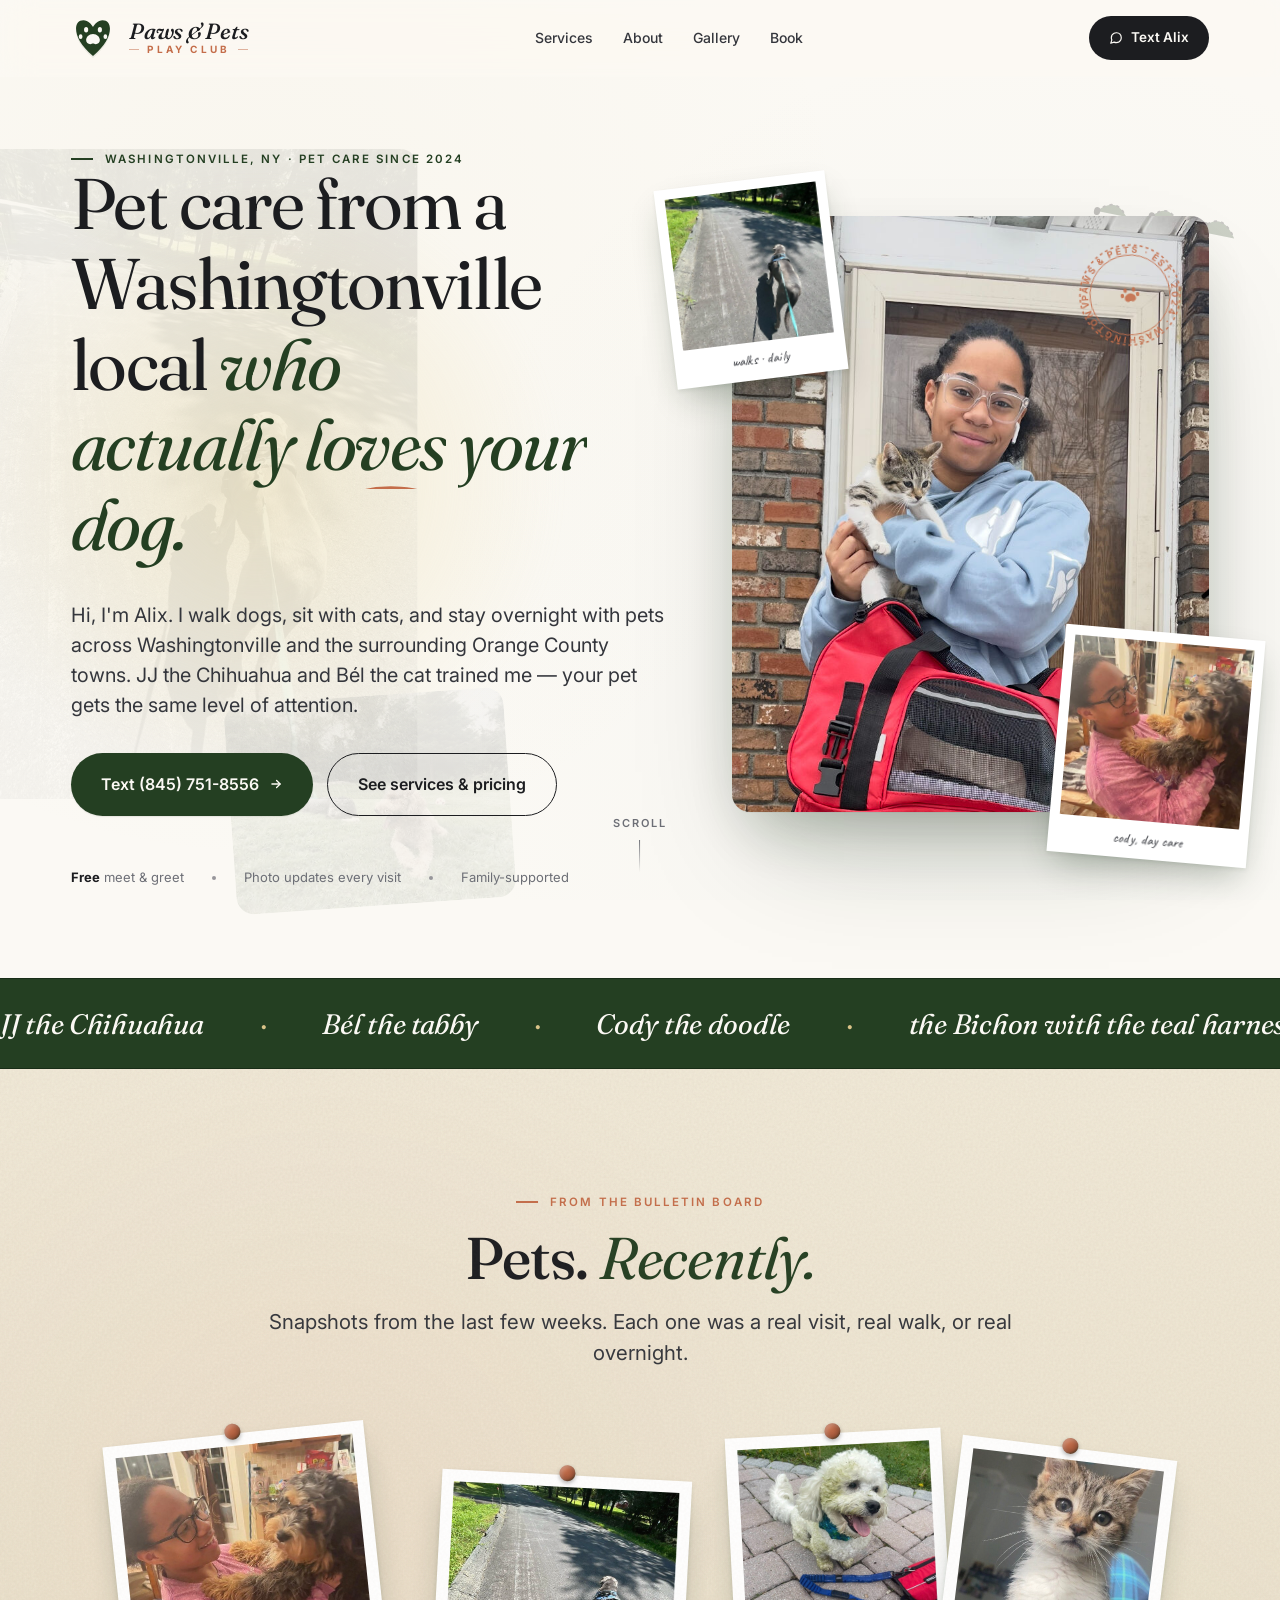
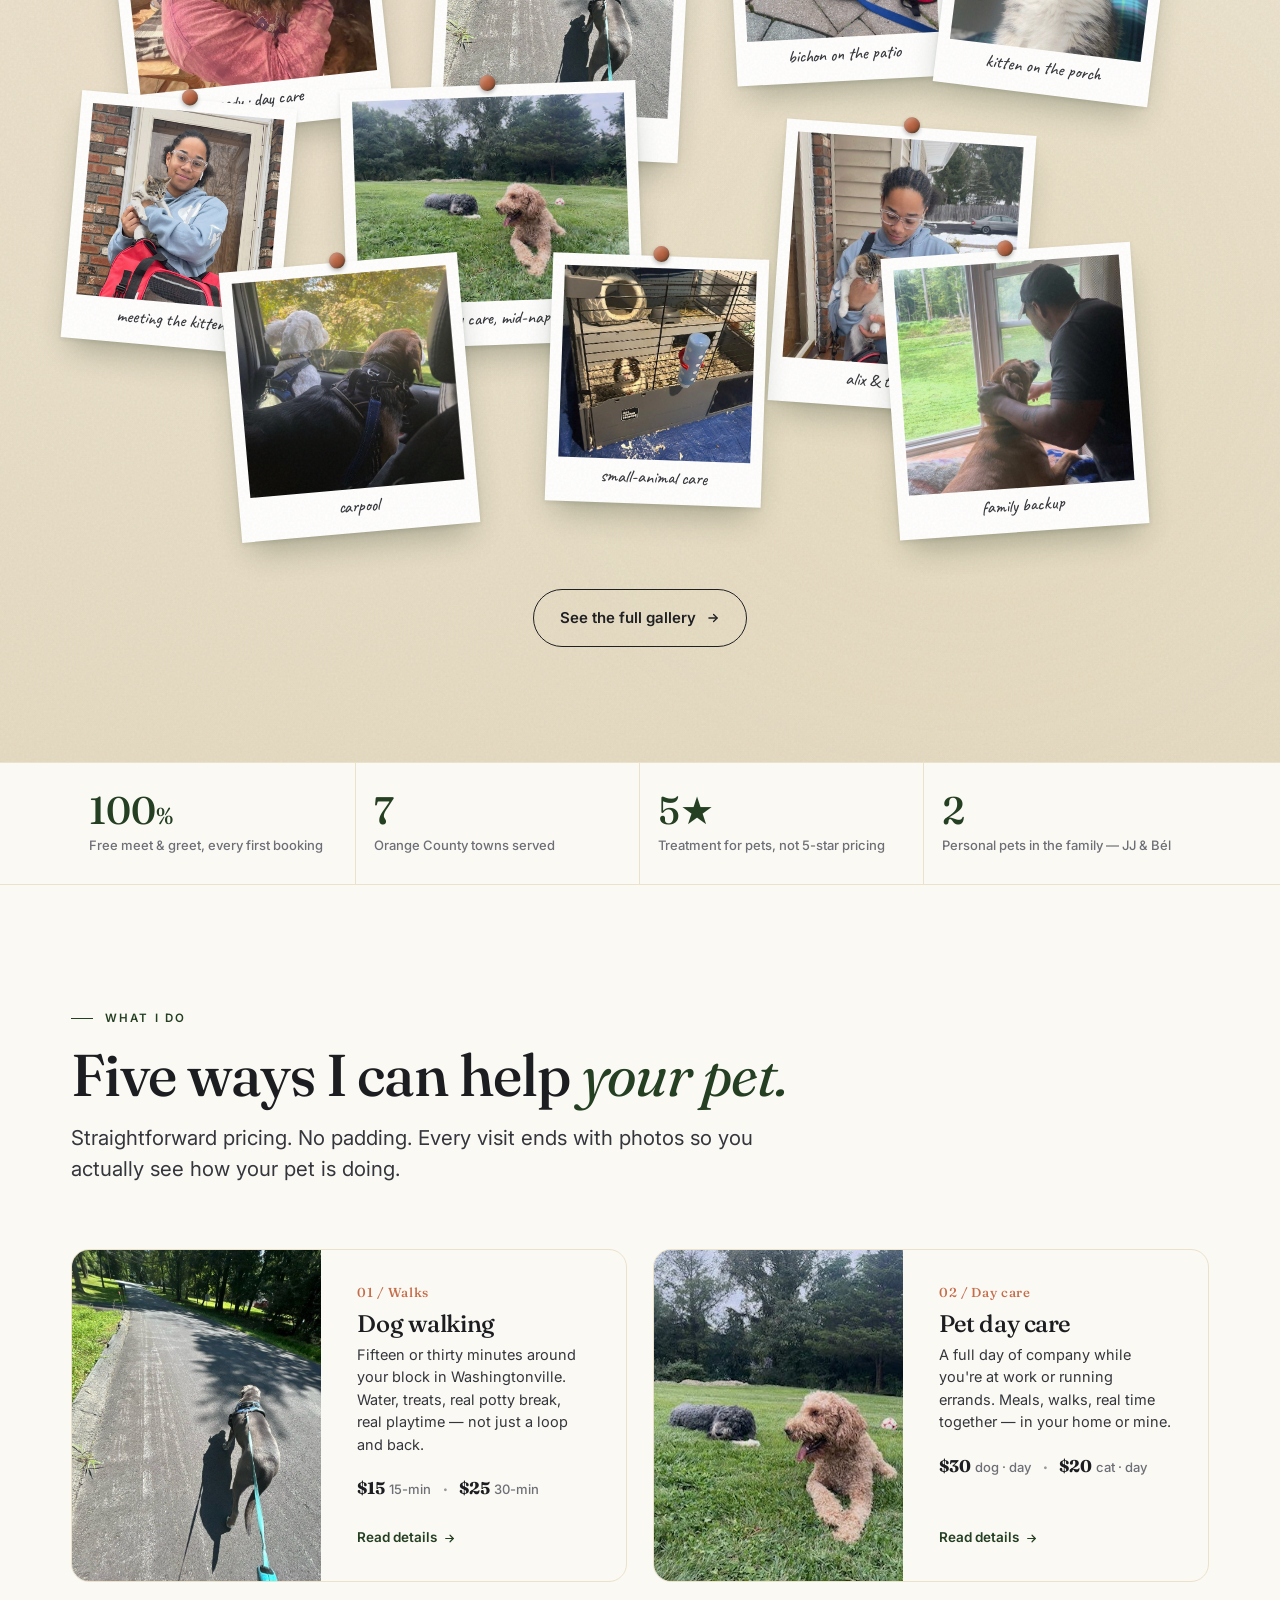
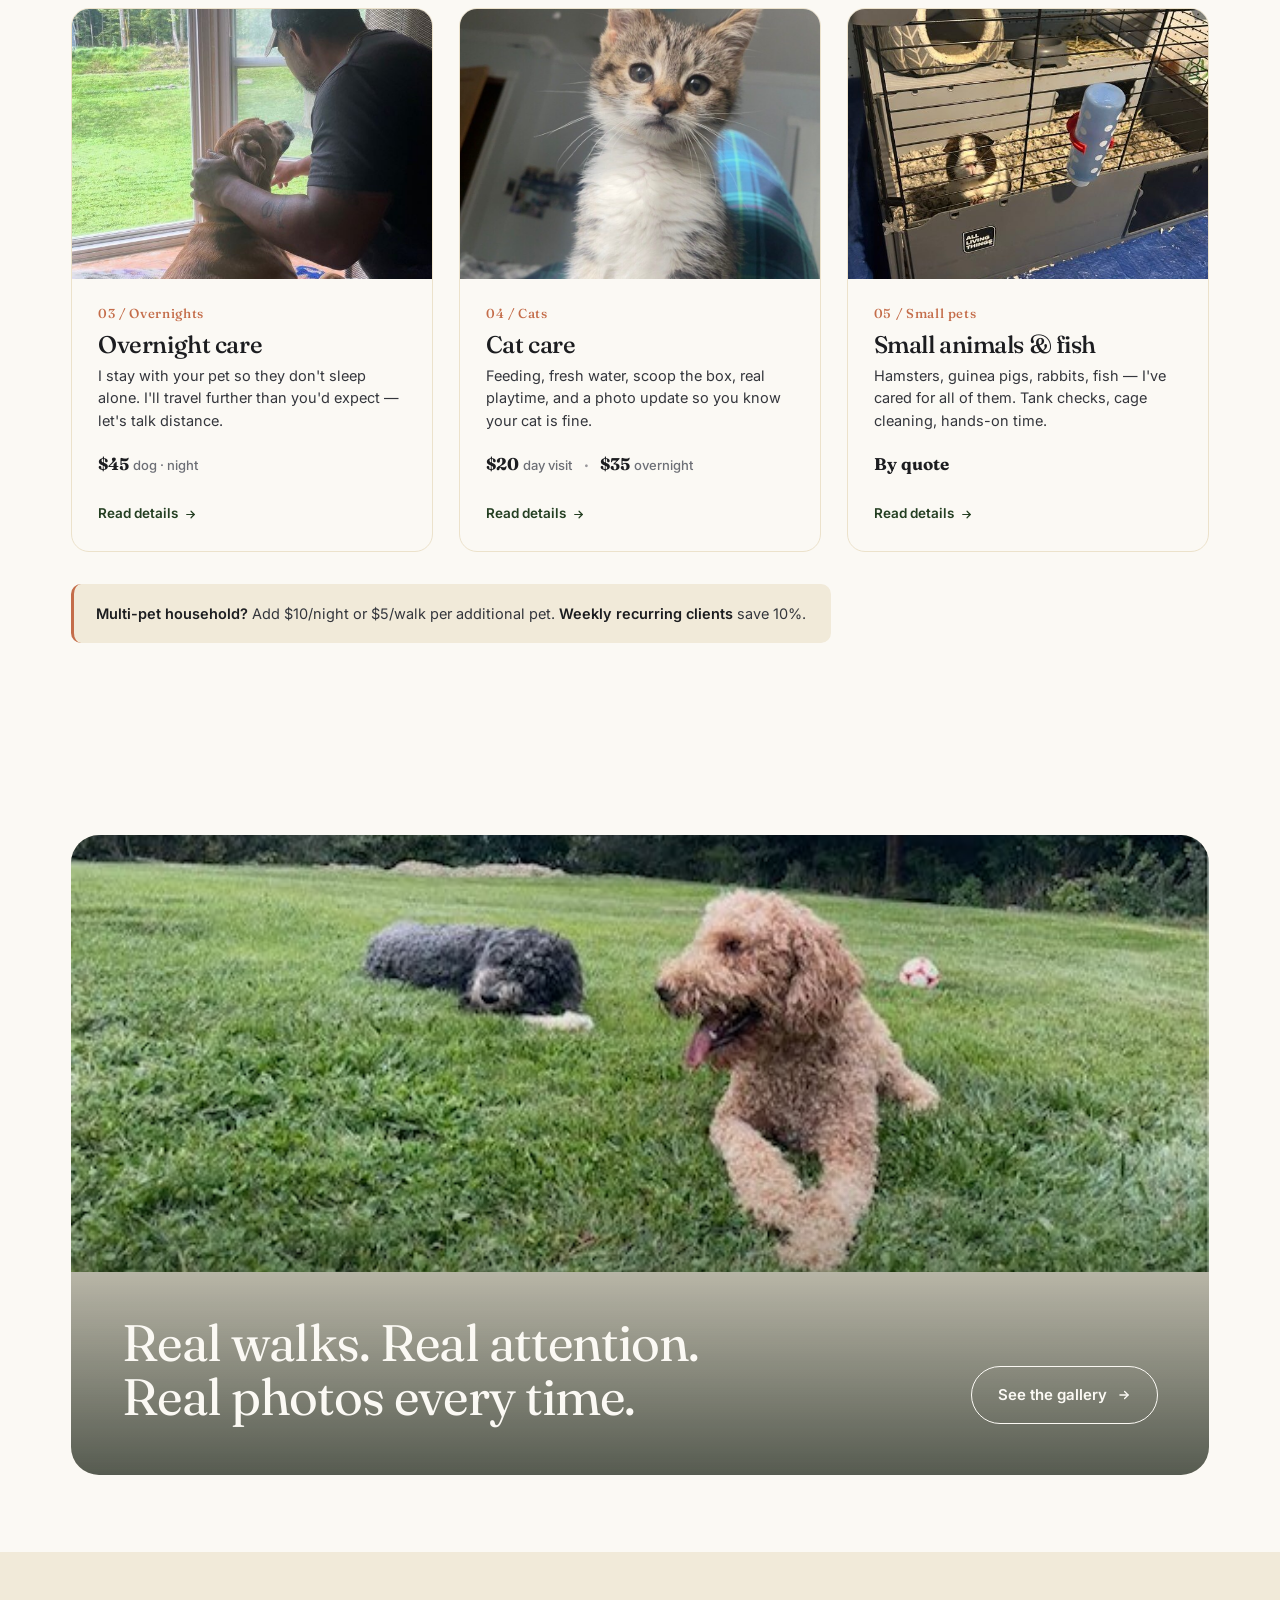
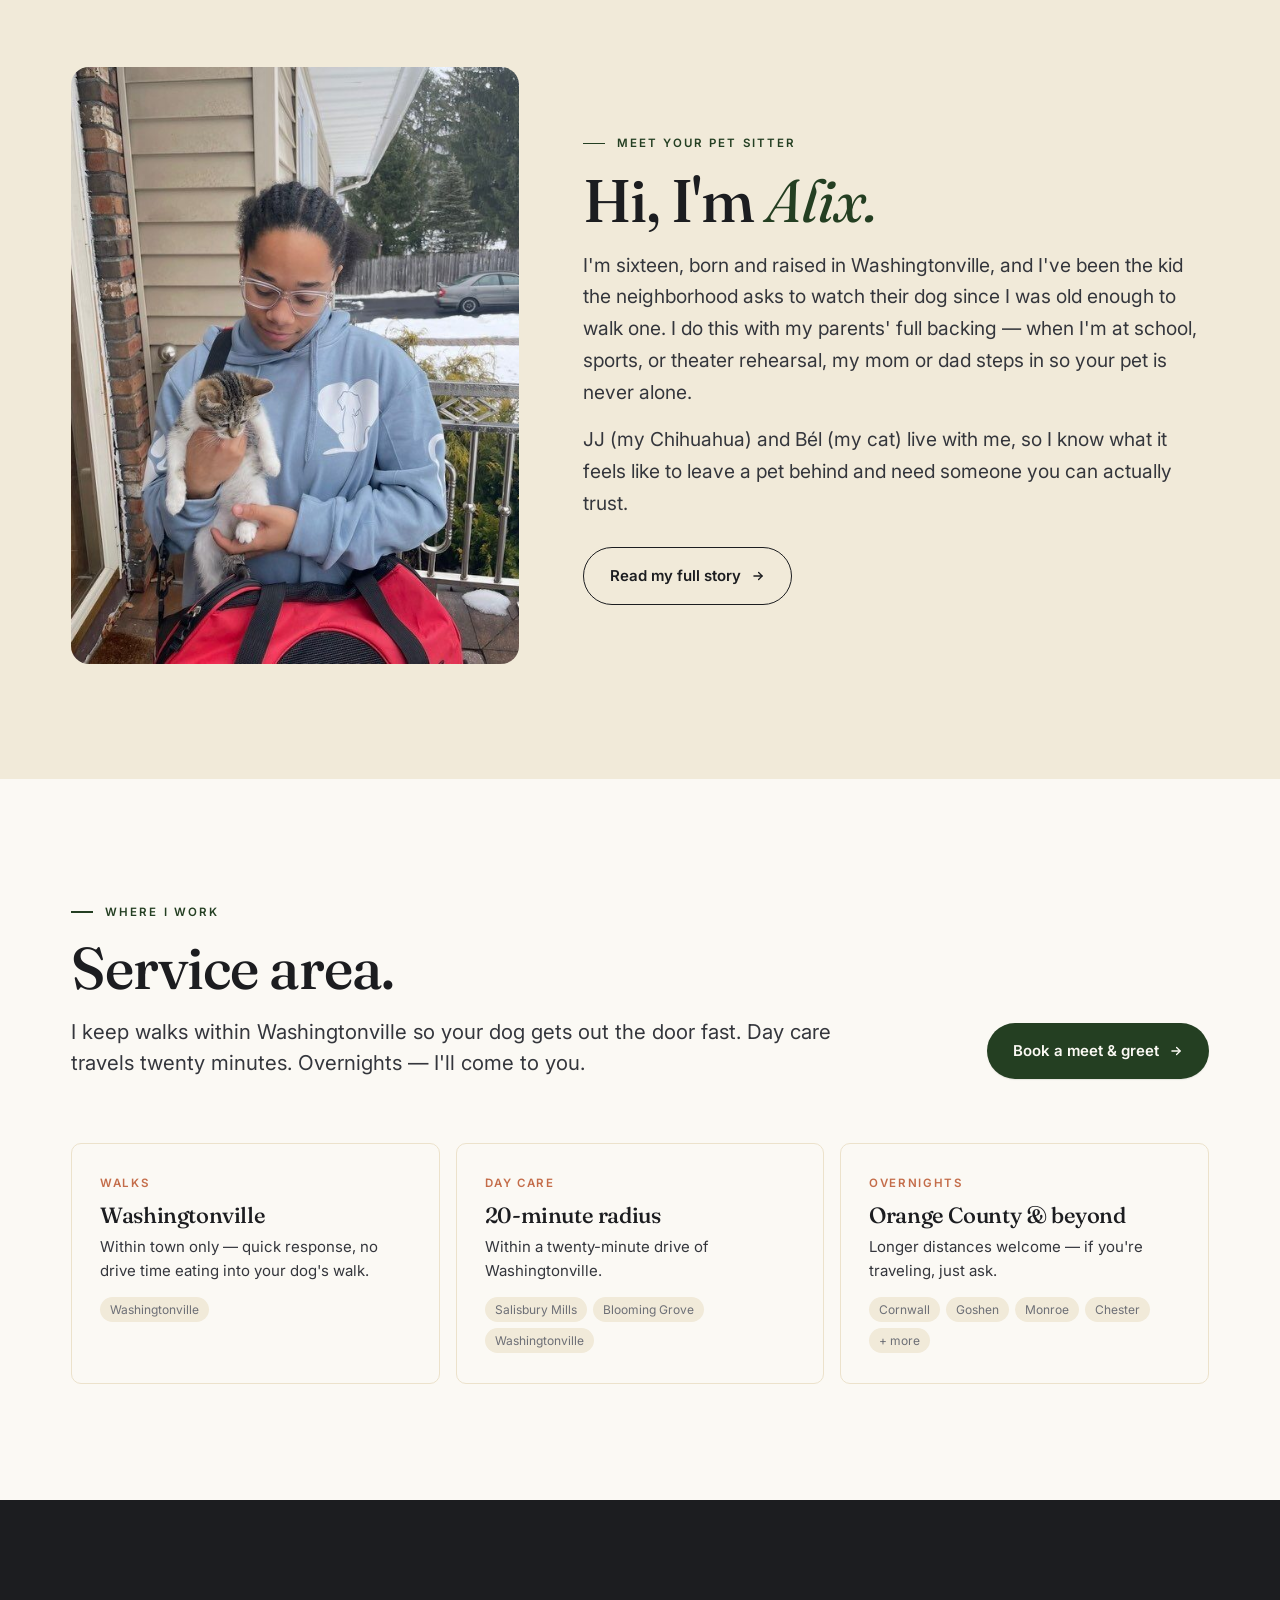
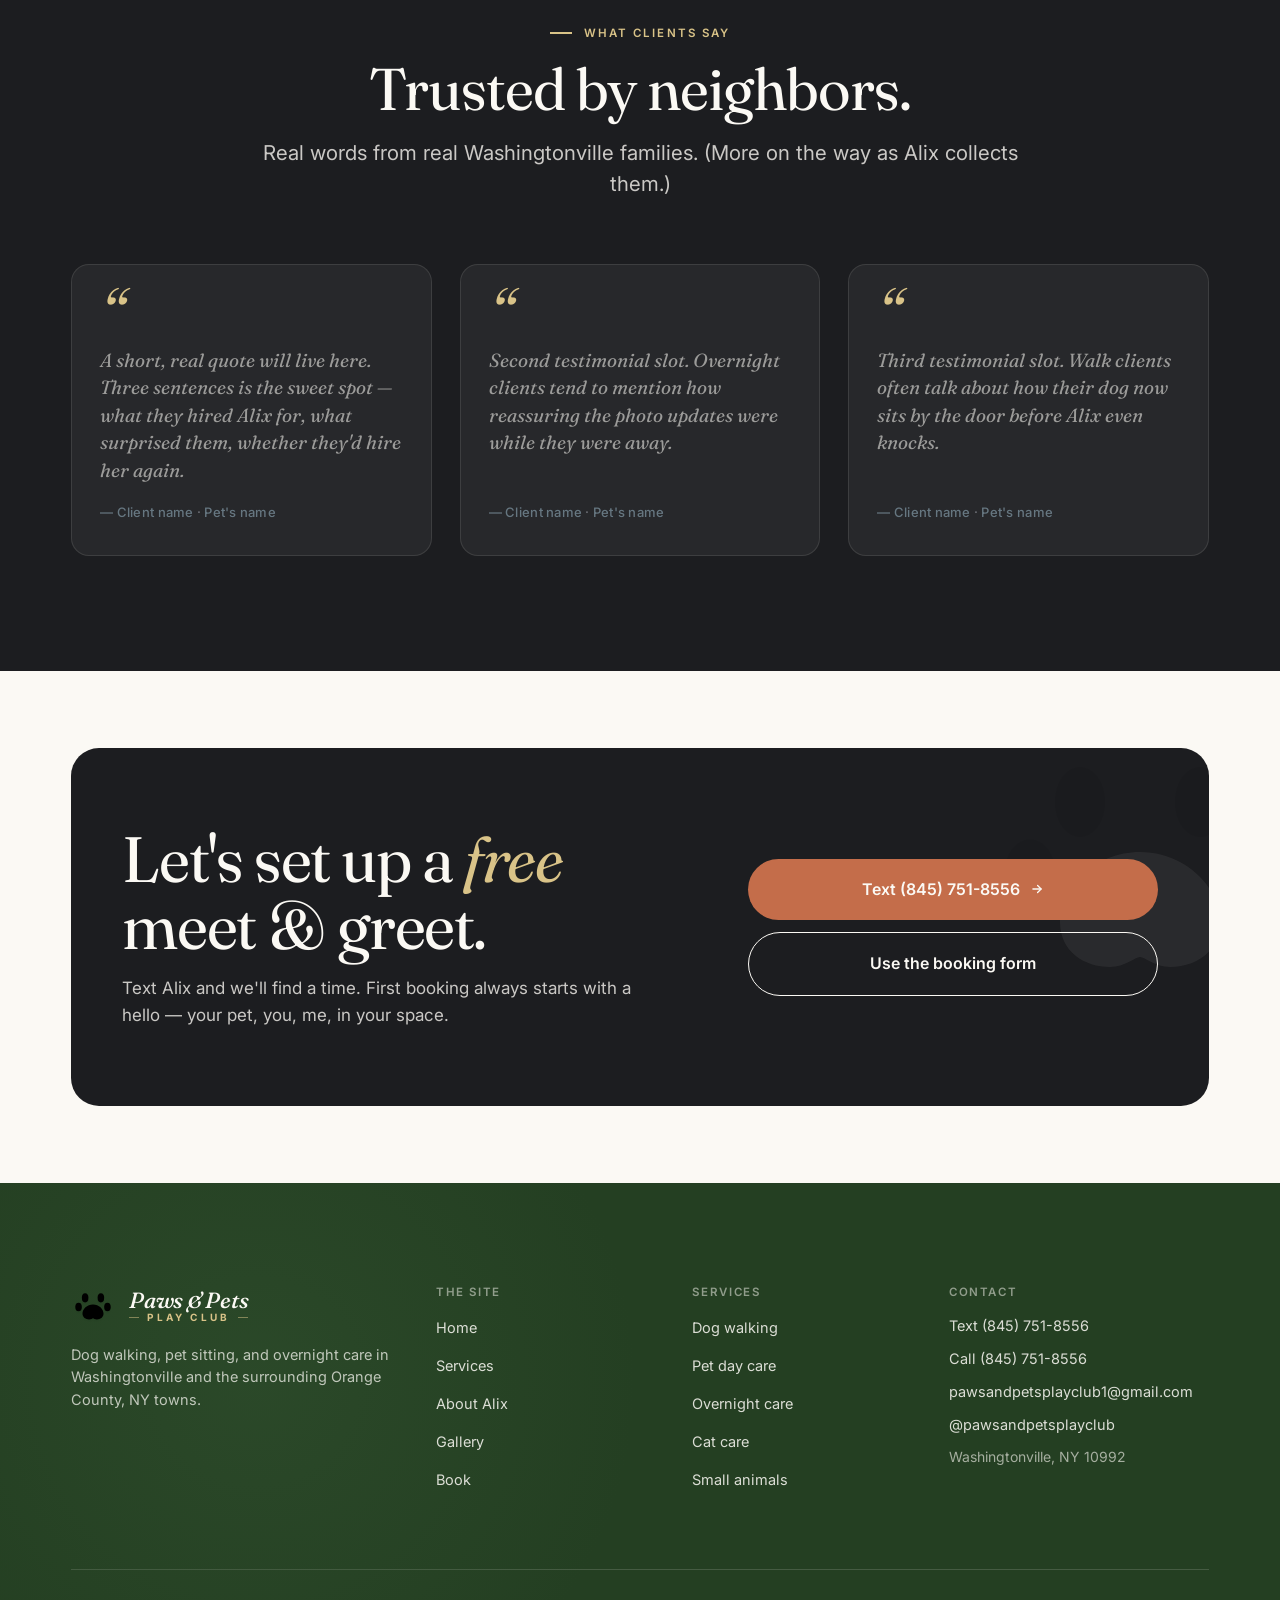
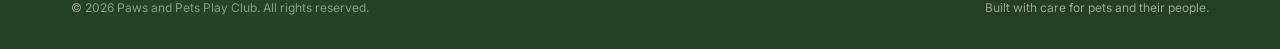
==== commit 40a68826: "Multi-page redesign: heart-paw logo, layered hero, corkboard photo wall, full services/about/gallery" ====
--- a/index.html
+++ b/index.html
@@ -1,1948 +1,599 @@
 <!DOCTYPE html>
 <html lang="en">
 <head>
-  <meta charset="UTF-8">
-  <meta name="viewport" content="width=device-width, initial-scale=1.0">
-  <meta name="description" content="Paws and Pets Play Club - Professional pet sitting, dog walking, and overnight care in Washingtonville, NY. Your pets home away from home!">
-  <meta name="keywords" content="pet sitting, dog walking, Washingtonville NY, pet care, overnight pet care, cat sitting, Orange County NY">
-  <meta name="author" content="Paws and Pets Play Club">
-  
-  <!-- Open Graph for social sharing -->
-  <meta property="og:title" content="Paws and Pets Play Club | Pet Care in Washingtonville, NY">
-  <meta property="og:description" content="Loving, reliable pet care in Washingtonville, NY. Dog walking, pet sitting, overnight care, and more!">
-  <meta property="og:type" content="website">
-  <meta property="og:image" content="images/og-image.jpg">
-  
-  <title>Paws and Pets Play Club | Pet Care in Washingtonville, NY</title>
-  
-  <!-- Favicon -->
-  <link rel="icon" href="data:image/svg+xml,<svg xmlns='http://www.w3.org/2000/svg' viewBox='0 0 100 100'><text y='.9em' font-size='90'>🐾</text></svg>">
-  
-  <!-- Fonts -->
-  <link rel="preconnect" href="https://fonts.googleapis.com">
-  <link rel="preconnect" href="https://fonts.gstatic.com" crossorigin>
-  <link href="https://fonts.googleapis.com/css2?family=Nunito:wght@400;600;700;800&family=Quicksand:wght@500;600;700&display=swap" rel="stylesheet">
-  
-  <style>
-    :root {
-      --yellow-light: #fbf2a1;
-      --yellow: #ffe887;
-      --yellow-golden: #ffdf7c;
-      --yellow-orange: #ffcd6f;
-      --orange: #ffbd58;
-      --orange-dark: #f5a623;
-      --orange-deeper: #e8940f;
-      --cream: #fffef5;
-      --cream-dark: #fff9e6;
-      --brown: #5c4a32;
-      --brown-light: #7a6548;
-      --brown-dark: #4a3a28;
-      --text: #3d3528;
-      --text-light: #6b5f4d;
-      --white: #FFFFFF;
-    }
-
-    * {
-      margin: 0;
-      padding: 0;
-      box-sizing: border-box;
-    }
-
-    html {
-      scroll-behavior: smooth;
-    }
-
-    body {
-      font-family: 'Nunito', sans-serif;
-      background: var(--cream);
-      color: var(--text);
-      line-height: 1.6;
-      overflow-x: hidden;
-    }
-
-    /* Navigation */
-    nav {
-      position: fixed;
-      top: 0;
-      left: 0;
-      right: 0;
-      background: rgba(255, 254, 245, 0.95);
-      backdrop-filter: blur(10px);
-      -webkit-backdrop-filter: blur(10px);
-      padding: 12px 40px;
-      display: flex;
-      justify-content: space-between;
-      align-items: center;
-      z-index: 1000;
-      border-bottom: 1px solid rgba(255, 189, 88, 0.3);
-    }
-
-    .logo {
-      font-family: 'Quicksand', sans-serif;
-      font-size: 20px;
-      font-weight: 700;
-      color: var(--brown);
-      display: flex;
-      align-items: center;
-      gap: 8px;
-      text-decoration: none;
-    }
-
-    .logo-paw {
-      font-size: 24px;
-    }
-
-    .nav-links {
-      display: flex;
-      gap: 28px;
-      list-style: none;
-    }
-
-    .nav-links a {
-      text-decoration: none;
-      color: var(--text);
-      font-weight: 600;
-      font-size: 14px;
-      transition: color 0.3s;
-      position: relative;
-    }
-
-    .nav-links a::after {
-      content: "";
-      position: absolute;
-      bottom: -4px;
-      left: 0;
-      width: 0;
-      height: 2px;
-      background: var(--orange);
-      transition: width 0.3s;
-    }
-
-    .nav-links a:hover::after {
-      width: 100%;
-    }
-
-    .nav-links a:hover {
-      color: var(--orange-dark);
-    }
-
-    .nav-cta {
-      background: var(--orange);
-      color: var(--brown-dark);
-      padding: 10px 20px;
-      border-radius: 50px;
-      text-decoration: none;
-      font-weight: 700;
-      font-size: 13px;
-      transition: transform 0.3s, box-shadow 0.3s;
-    }
-
-    .nav-cta:hover {
-      transform: translateY(-2px);
-      box-shadow: 0 4px 15px rgba(255, 189, 88, 0.5);
-    }
-
-    .mobile-menu-btn {
-      display: none;
-      background: none;
-      border: none;
-      font-size: 24px;
-      cursor: pointer;
-      color: var(--brown);
-    }
-
-    /* Mobile Navigation */
-    .mobile-nav {
-      display: none;
-      position: fixed;
-      top: 60px;
-      left: 0;
-      right: 0;
-      background: var(--cream);
-      padding: 20px;
-      box-shadow: 0 10px 30px rgba(0,0,0,0.1);
-      z-index: 999;
-    }
-
-    .mobile-nav.active {
-      display: block;
-    }
-
-    .mobile-nav a {
-      display: block;
-      padding: 12px 0;
-      color: var(--text);
-      text-decoration: none;
-      font-weight: 600;
-      border-bottom: 1px solid var(--yellow-light);
-    }
-
-    .mobile-nav a:last-child {
-      border-bottom: none;
-      background: var(--orange);
-      color: var(--brown-dark);
-      text-align: center;
-      border-radius: 50px;
-      margin-top: 12px;
-      padding: 14px;
-    }
-
-    /* Hero Section */
-    .hero {
-      min-height: 100vh;
-      display: grid;
-      grid-template-columns: 1fr 1fr;
-      align-items: center;
-      padding: 120px 60px 80px;
-      gap: 60px;
-      position: relative;
-      overflow: hidden;
-      background: linear-gradient(180deg, var(--cream) 0%, var(--yellow-light) 100%);
-    }
-
-    .hero::before {
-      content: "";
-      position: absolute;
-      top: -50%;
-      right: -20%;
-      width: 80%;
-      height: 150%;
-      background: linear-gradient(135deg, var(--yellow) 0%, var(--yellow-orange) 100%);
-      border-radius: 0 0 0 50%;
-      z-index: 0;
-      opacity: 0.25;
-    }
-
-    .hero::after {
-      content: "🐾";
-      position: absolute;
-      bottom: 10%;
-      left: 5%;
-      font-size: 120px;
-      opacity: 0.08;
-      transform: rotate(-15deg);
-    }
-
-    .hero-content {
-      position: relative;
-      z-index: 1;
-    }
-
-    .hero-badge {
-      display: inline-block;
-      background: var(--yellow);
-      color: var(--brown);
-      padding: 8px 16px;
-      border-radius: 50px;
-      font-size: 13px;
-      font-weight: 700;
-      margin-bottom: 20px;
-      animation: float 3s ease-in-out infinite;
-      box-shadow: 0 4px 15px rgba(255, 232, 135, 0.4);
-    }
-
-    @keyframes float {
-      0%, 100% { transform: translateY(0); }
-      50% { transform: translateY(-5px); }
-    }
-
-    @keyframes fadeInUp {
-      from {
-        opacity: 0;
-        transform: translateY(30px);
-      }
-      to {
-        opacity: 1;
-        transform: translateY(0);
-      }
-    }
-
-    .hero h1 {
-      font-family: 'Quicksand', sans-serif;
-      font-size: 52px;
-      font-weight: 700;
-      line-height: 1.1;
-      margin-bottom: 16px;
-      color: var(--brown);
-      animation: fadeInUp 0.8s ease-out;
-    }
-
-    .hero h1 span {
-      color: var(--orange-dark);
-    }
-
-    .hero-tagline {
-      font-size: 22px;
-      color: var(--orange-dark);
-      font-weight: 600;
-      margin-bottom: 16px;
-      font-style: italic;
-    }
-
-    .hero p {
-      font-size: 17px;
-      color: var(--text-light);
-      margin-bottom: 32px;
-      max-width: 480px;
-      line-height: 1.7;
-    }
-
-    .hero-buttons {
-      display: flex;
-      gap: 16px;
-      flex-wrap: wrap;
-    }
-
-    .btn-primary {
-      background: var(--orange);
-      color: var(--brown-dark);
-      padding: 16px 32px;
-      border-radius: 50px;
-      text-decoration: none;
-      font-weight: 700;
-      font-size: 15px;
-      display: inline-flex;
-      align-items: center;
-      gap: 8px;
-      transition: all 0.3s;
-      border: none;
-      cursor: pointer;
-    }
-
-    .btn-primary:hover {
-      background: var(--orange-dark);
-      transform: translateY(-2px);
-      box-shadow: 0 6px 20px rgba(255, 189, 88, 0.5);
-    }
-
-    .btn-secondary {
-      background: transparent;
-      color: var(--brown);
-      padding: 16px 32px;
-      border-radius: 50px;
-      text-decoration: none;
-      font-weight: 700;
-      font-size: 15px;
-      border: 2px solid var(--yellow-orange);
-      transition: all 0.3s;
-    }
-
-    .btn-secondary:hover {
-      background: var(--yellow-orange);
-      color: var(--brown-dark);
-    }
-
-    .hero-image {
-      position: relative;
-      z-index: 1;
-    }
-
-    .hero-photo-main {
-      width: 100%;
-      aspect-ratio: 4/5;
-      background: linear-gradient(145deg, var(--yellow) 0%, var(--orange) 100%);
-      border-radius: 30px 30px 120px 30px;
-      display: flex;
-      flex-direction: column;
-      align-items: center;
-      justify-content: center;
-      color: var(--brown);
-      font-size: 100px;
-      position: relative;
-      box-shadow: 0 20px 60px rgba(255, 189, 88, 0.35);
-      overflow: hidden;
-    }
-
-    .hero-photo-main img {
-      width: 100%;
-      height: 100%;
-      object-fit: cover;
-    }
-
-    .photo-placeholder-text {
-      font-size: 14px;
-      font-weight: 600;
-      margin-top: 16px;
-      background: rgba(255,255,255,0.5);
-      padding: 10px 20px;
-      border-radius: 20px;
-      text-align: center;
-      max-width: 80%;
-      color: var(--brown);
-    }
-
-    .floating-badge {
-      position: absolute;
-      background: white;
-      padding: 14px 18px;
-      border-radius: 16px;
-      box-shadow: 0 10px 30px rgba(0,0,0,0.1);
-      display: flex;
-      align-items: center;
-      gap: 12px;
-      animation: float 4s ease-in-out infinite;
-    }
-
-    .floating-badge.location {
-      bottom: 15%;
-      left: -30px;
-      animation-delay: 0.5s;
-    }
-
-    .floating-badge.pets {
-      top: 15%;
-      right: -20px;
-      animation-delay: 1s;
-    }
-
-    .badge-icon {
-      width: 44px;
-      height: 44px;
-      background: var(--yellow);
-      border-radius: 12px;
-      display: flex;
-      align-items: center;
-      justify-content: center;
-      font-size: 20px;
-    }
-
-    .badge-icon.orange {
-      background: var(--yellow-orange);
-    }
-
-    .badge-text strong {
-      display: block;
-      font-size: 16px;
-      color: var(--text);
-    }
-
-    .badge-text span {
-      font-size: 12px;
-      color: var(--text-light);
-    }
-
-    /* Services Section */
-    .services {
-      padding: 100px 60px;
-      background: white;
-      position: relative;
-    }
-
-    .section-header {
-      text-align: center;
-      margin-bottom: 60px;
-    }
-
-    .section-tag {
-      display: inline-block;
-      background: var(--yellow-light);
-      color: var(--brown);
-      padding: 6px 14px;
-      border-radius: 50px;
-      font-size: 12px;
-      font-weight: 700;
-      text-transform: uppercase;
-      letter-spacing: 1px;
-      margin-bottom: 16px;
-    }
-
-    .section-header h2 {
-      font-family: 'Quicksand', sans-serif;
-      font-size: 40px;
-      font-weight: 700;
-      color: var(--brown);
-      margin-bottom: 16px;
-    }
-
-    .section-header p {
-      color: var(--text-light);
-      max-width: 550px;
-      margin: 0 auto;
-      font-size: 16px;
-    }
-
-    .services-grid {
-      display: grid;
-      grid-template-columns: repeat(3, 1fr);
-      gap: 28px;
-      max-width: 1100px;
-      margin: 0 auto;
-    }
-
-    .service-card {
-      background: var(--cream);
-      border-radius: 24px;
-      padding: 32px;
-      transition: all 0.3s;
-      position: relative;
-      overflow: hidden;
-      border: 2px solid transparent;
-    }
-
-    .service-card:hover {
-      transform: translateY(-8px);
-      box-shadow: 0 20px 40px rgba(255, 189, 88, 0.2);
-      border-color: var(--yellow);
-    }
-
-    .service-card::before {
-      content: "";
-      position: absolute;
-      top: 0;
-      left: 0;
-      right: 0;
-      height: 4px;
-      background: linear-gradient(90deg, var(--yellow) 0%, var(--orange) 100%);
-      transform: scaleX(0);
-      transition: transform 0.3s;
-    }
-
-    .service-card:hover::before {
-      transform: scaleX(1);
-    }
-
-    .service-icon {
-      width: 60px;
-      height: 60px;
-      background: var(--yellow);
-      border-radius: 16px;
-      display: flex;
-      align-items: center;
-      justify-content: center;
-      font-size: 28px;
-      margin-bottom: 18px;
-    }
-
-    .service-card h3 {
-      font-family: 'Quicksand', sans-serif;
-      font-size: 20px;
-      font-weight: 700;
-      color: var(--brown);
-      margin-bottom: 10px;
-    }
-
-    .service-card p {
-      color: var(--text-light);
-      font-size: 14px;
-      margin-bottom: 16px;
-      line-height: 1.6;
-    }
-
-    .service-price {
-      font-size: 17px;
-      font-weight: 700;
-      color: var(--orange-dark);
-    }
-
-    .service-price span {
-      font-size: 13px;
-      font-weight: 500;
-      color: var(--text-light);
-    }
-
-    .service-includes {
-      margin-top: 16px;
-      padding-top: 16px;
-      border-top: 1px dashed var(--yellow-orange);
-    }
-
-    .service-includes h4 {
-      font-size: 12px;
-      text-transform: uppercase;
-      letter-spacing: 0.5px;
-      color: var(--brown);
-      margin-bottom: 8px;
-    }
-
-    .includes-list {
-      display: flex;
-      flex-wrap: wrap;
-      gap: 6px;
-    }
-
-    .includes-list span {
-      background: var(--yellow-light);
-      color: var(--brown);
-      padding: 4px 10px;
-      border-radius: 20px;
-      font-size: 11px;
-      font-weight: 600;
-    }
-
-    /* Pricing Note */
-    .pricing-note {
-      max-width: 800px;
-      margin: 50px auto 0;
-      background: linear-gradient(135deg, var(--yellow-light) 0%, var(--yellow) 100%);
-      border-radius: 16px;
-      padding: 24px 32px;
-      display: flex;
-      align-items: center;
-      gap: 16px;
-    }
-
-    .pricing-note-icon {
-      font-size: 32px;
-      flex-shrink: 0;
-    }
-
-    .pricing-note p {
-      color: var(--brown);
-      font-size: 14px;
-    }
-
-    .pricing-note strong {
-      color: var(--brown-dark);
-    }
-
-    /* About Section */
-    .about {
-      padding: 100px 60px;
-      background: linear-gradient(180deg, var(--cream) 0%, var(--yellow-light) 50%, var(--cream) 100%);
-    }
-
-    .about-grid {
-      display: grid;
-      grid-template-columns: 1fr 1.2fr;
-      gap: 80px;
-      align-items: center;
-      max-width: 1100px;
-      margin: 0 auto;
-    }
-
-    .about-photos {
-      display: grid;
-      grid-template-columns: 1fr 1fr;
-      gap: 16px;
-    }
-
-    .about-photo {
-      aspect-ratio: 1;
-      background: linear-gradient(145deg, var(--yellow) 0%, var(--orange) 100%);
-      border-radius: 20px;
-      display: flex;
-      flex-direction: column;
-      align-items: center;
-      justify-content: center;
-      color: var(--brown);
-      font-size: 40px;
-      overflow: hidden;
-    }
-
-    .about-photo img {
-      width: 100%;
-      height: 100%;
-      object-fit: cover;
-    }
-
-    .about-photo:first-child {
-      grid-row: span 2;
-      aspect-ratio: auto;
-      font-size: 60px;
-    }
-
-    .about-photo .photo-placeholder-text {
-      font-size: 11px;
-      padding: 6px 12px;
-    }
-
-    .about-content h2 {
-      font-family: 'Quicksand', sans-serif;
-      font-size: 36px;
-      font-weight: 700;
-      color: var(--brown);
-      margin-bottom: 8px;
-    }
-
-    .about-content h2 span {
-      color: var(--orange-dark);
-    }
-
-    .about-subtitle {
-      font-size: 16px;
-      color: var(--orange-dark);
-      font-weight: 600;
-      margin-bottom: 20px;
-    }
-
-    .about-content p {
-      color: var(--text-light);
-      margin-bottom: 16px;
-      font-size: 15px;
-      line-height: 1.7;
-    }
-
-    .about-highlights {
-      display: grid;
-      grid-template-columns: 1fr 1fr;
-      gap: 14px;
-      margin-top: 28px;
-    }
-
-    .highlight-item {
-      display: flex;
-      align-items: center;
-      gap: 12px;
-    }
-
-    .highlight-icon {
-      width: 40px;
-      height: 40px;
-      background: var(--yellow);
-      border-radius: 10px;
-      display: flex;
-      align-items: center;
-      justify-content: center;
-      font-size: 18px;
-      flex-shrink: 0;
-    }
-
-    .highlight-item span {
-      font-weight: 600;
-      color: var(--text);
-      font-size: 13px;
-    }
-
-    .about-pets {
-      margin-top: 28px;
-      padding: 20px;
-      background: var(--yellow-light);
-      border-radius: 16px;
-      border-left: 4px solid var(--orange);
-    }
-
-    .about-pets h4 {
-      font-size: 14px;
-      color: var(--brown);
-      margin-bottom: 8px;
-    }
-
-    .about-pets p {
-      margin: 0;
-      font-size: 14px;
-    }
-
-    /* Gallery Section */
-    .gallery {
-      padding: 100px 60px;
-      background: white;
-    }
-
-    .gallery-grid {
-      display: grid;
-      grid-template-columns: repeat(4, 1fr);
-      gap: 16px;
-      max-width: 1100px;
-      margin: 0 auto;
-    }
-
-    .gallery-item {
-      aspect-ratio: 1;
-      background: linear-gradient(145deg, var(--yellow) 0%, var(--orange) 100%);
-      border-radius: 16px;
-      display: flex;
-      flex-direction: column;
-      align-items: center;
-      justify-content: center;
-      color: var(--brown);
-      font-size: 36px;
-      transition: transform 0.3s;
-      cursor: pointer;
-      overflow: hidden;
-      position: relative;
-    }
-
-    .gallery-item:hover {
-      transform: scale(1.03);
-    }
-
-    .gallery-item img {
-      width: 100%;
-      height: 100%;
-      object-fit: cover;
-    }
-
-    .gallery-item:nth-child(1) {
-      grid-column: span 2;
-      grid-row: span 2;
-      font-size: 60px;
-    }
-
-    .gallery-item .photo-placeholder-text {
-      font-size: 10px;
-      padding: 4px 10px;
-    }
-
-    /* Service Area Section */
-    .service-area {
-      padding: 80px 60px;
-      background: linear-gradient(135deg, var(--yellow-orange) 0%, var(--orange) 100%);
-      position: relative;
-      overflow: hidden;
-    }
-
-    .service-area::before {
-      content: "📍";
-      position: absolute;
-      font-size: 200px;
-      opacity: 0.15;
-      top: -30px;
-      right: -30px;
-    }
-
-    .service-area-content {
-      max-width: 900px;
-      margin: 0 auto;
-      text-align: center;
-      position: relative;
-      z-index: 1;
-    }
-
-    .service-area h2 {
-      font-family: 'Quicksand', sans-serif;
-      font-size: 36px;
-      font-weight: 700;
-      color: var(--brown-dark);
-      margin-bottom: 24px;
-    }
-
-    .area-cards {
-      display: grid;
-      grid-template-columns: repeat(3, 1fr);
-      gap: 20px;
-      margin-top: 40px;
-    }
-
-    .area-card {
-      background: white;
-      border-radius: 20px;
-      padding: 28px;
-      text-align: center;
-      box-shadow: 0 10px 30px rgba(0,0,0,0.1);
-    }
-
-    .area-card-icon {
-      font-size: 40px;
-      margin-bottom: 12px;
-    }
-
-    .area-card h3 {
-      font-family: 'Quicksand', sans-serif;
-      font-size: 18px;
-      font-weight: 700;
-      color: var(--brown);
-      margin-bottom: 8px;
-    }
-
-    .area-card p {
-      font-size: 13px;
-      color: var(--text-light);
-    }
-
-    /* Policies Section */
-    .policies {
-      padding: 80px 60px;
-      background: var(--cream);
-    }
-
-    .policies-grid {
-      display: grid;
-      grid-template-columns: repeat(2, 1fr);
-      gap: 24px;
-      max-width: 900px;
-      margin: 0 auto;
-    }
-
-    .policy-card {
-      background: white;
-      border-radius: 20px;
-      padding: 28px;
-      display: flex;
-      gap: 16px;
-      border: 2px solid var(--yellow-light);
-      transition: all 0.3s;
-    }
-
-    .policy-card:hover {
-      border-color: var(--yellow);
-      box-shadow: 0 10px 30px rgba(255, 232, 135, 0.3);
-    }
-
-    .policy-icon {
-      width: 50px;
-      height: 50px;
-      background: var(--yellow-light);
-      border-radius: 12px;
-      display: flex;
-      align-items: center;
-      justify-content: center;
-      font-size: 24px;
-      flex-shrink: 0;
-    }
-
-    .policy-content h3 {
-      font-family: 'Quicksand', sans-serif;
-      font-size: 17px;
-      font-weight: 700;
-      color: var(--brown);
-      margin-bottom: 6px;
-    }
-
-    .policy-content p {
-      font-size: 14px;
-      color: var(--text-light);
-      line-height: 1.5;
-    }
-
-    /* Contact/Booking Section */
-    .booking {
-      padding: 100px 60px;
-      background: white;
-    }
-
-    .booking-container {
-      max-width: 1000px;
-      margin: 0 auto;
-      background: linear-gradient(145deg, var(--yellow-light) 0%, var(--yellow) 100%);
-      border-radius: 32px;
-      padding: 60px;
-      display: grid;
-      grid-template-columns: 1fr 1fr;
-      gap: 60px;
-      box-shadow: 0 20px 60px rgba(255, 189, 88, 0.2);
-    }
-
-    .booking-info h2 {
-      font-family: 'Quicksand', sans-serif;
-      font-size: 34px;
-      font-weight: 700;
-      color: var(--brown);
-      margin-bottom: 12px;
-    }
-
-    .booking-info > p {
-      color: var(--text-light);
-      margin-bottom: 32px;
-      font-size: 15px;
-    }
-
-    .contact-methods {
-      display: flex;
-      flex-direction: column;
-      gap: 20px;
-    }
-
-    .contact-item {
-      display: flex;
-      align-items: center;
-      gap: 16px;
-      text-decoration: none;
-      transition: transform 0.2s;
-    }
-
-    .contact-item:hover {
-      transform: translateX(5px);
-    }
-
-    .contact-icon {
-      width: 52px;
-      height: 52px;
-      background: white;
-      border-radius: 14px;
-      display: flex;
-      align-items: center;
-      justify-content: center;
-      font-size: 22px;
-      flex-shrink: 0;
-      box-shadow: 0 4px 15px rgba(0,0,0,0.08);
-    }
-
-    .contact-icon.preferred {
-      background: var(--orange);
-    }
-
-    .contact-details {
-      display: flex;
-      flex-direction: column;
-    }
-
-    .contact-details span {
-      font-weight: 700;
-      color: var(--brown);
-      font-size: 16px;
-    }
-
-    .contact-item:hover .contact-details span {
-      color: var(--orange-dark);
-    }
-
-    .contact-details small {
-      color: var(--text-light);
-      font-size: 12px;
-    }
-
-    .preferred-badge {
-      background: var(--orange);
-      color: var(--brown-dark);
-      font-size: 10px;
-      font-weight: 700;
-      padding: 3px 8px;
-      border-radius: 10px;
-      margin-left: 8px;
-    }
-
-    .social-link {
-      display: inline-flex;
-      align-items: center;
-      gap: 8px;
-      margin-top: 24px;
-      padding: 12px 20px;
-      background: linear-gradient(45deg, #405DE6, #5851DB, #833AB4, #C13584, #E1306C, #FD1D1D);
-      color: white;
-      text-decoration: none;
-      border-radius: 12px;
-      font-weight: 600;
-      font-size: 14px;
-      transition: transform 0.3s, box-shadow 0.3s;
-    }
-
-    .social-link:hover {
-      transform: translateY(-2px);
-      box-shadow: 0 6px 20px rgba(193, 53, 132, 0.4);
-    }
-
-    .booking-form {
-      background: white;
-      border-radius: 24px;
-      padding: 32px;
-      box-shadow: 0 10px 30px rgba(0,0,0,0.08);
-    }
-
-    .booking-form h3 {
-      font-family: 'Quicksand', sans-serif;
-      font-size: 20px;
-      font-weight: 700;
-      color: var(--brown);
-      margin-bottom: 20px;
-    }
-
-    .form-group {
-      margin-bottom: 18px;
-    }
-
-    .form-group label {
-      display: block;
-      font-weight: 600;
-      color: var(--text);
-      font-size: 13px;
-      margin-bottom: 6px;
-    }
-
-    .form-group input,
-    .form-group select,
-    .form-group textarea {
-      width: 100%;
-      padding: 12px 16px;
-      border: 2px solid var(--yellow-light);
-      border-radius: 12px;
-      font-family: 'Nunito', sans-serif;
-      font-size: 14px;
-      transition: border-color 0.3s;
-      background: white;
-    }
-
-    .form-group input:focus,
-    .form-group select:focus,
-    .form-group textarea:focus {
-      outline: none;
-      border-color: var(--orange);
-    }
-
-    .form-row {
-      display: grid;
-      grid-template-columns: 1fr 1fr;
-      gap: 14px;
-    }
-
-    .payment-methods {
-      margin-top: 32px;
-      padding-top: 24px;
-      border-top: 1px solid var(--yellow);
-    }
-
-    .payment-methods h4 {
-      font-size: 14px;
-      color: var(--brown);
-      margin-bottom: 12px;
-    }
-
-    .payment-icons {
-      display: flex;
-      gap: 12px;
-      flex-wrap: wrap;
-    }
-
-    .payment-icon {
-      background: var(--yellow-light);
-      padding: 8px 14px;
-      border-radius: 8px;
-      font-size: 12px;
-      font-weight: 600;
-      color: var(--brown);
-      display: flex;
-      align-items: center;
-      gap: 6px;
-    }
-
-    /* Footer */
-    footer {
-      background: var(--brown);
-      color: white;
-      padding: 60px;
-    }
-
-    .footer-content {
-      max-width: 1100px;
-      margin: 0 auto;
-      display: grid;
-      grid-template-columns: 1.5fr 1fr 1fr 1fr;
-      gap: 40px;
-    }
-
-    .footer-brand .logo {
-      color: white;
-      margin-bottom: 16px;
-    }
-
-    .footer-brand p {
-      color: rgba(255,255,255,0.7);
-      font-size: 14px;
-      max-width: 280px;
-      line-height: 1.6;
-    }
-
-    .footer-links h4 {
-      font-size: 15px;
-      margin-bottom: 18px;
-      color: var(--yellow);
-    }
-
-    .footer-links ul {
-      list-style: none;
-    }
-
-    .footer-links li {
-      margin-bottom: 10px;
-    }
-
-    .footer-links a {
-      color: rgba(255,255,255,0.7);
-      text-decoration: none;
-      font-size: 14px;
-      transition: color 0.3s;
-    }
-
-    .footer-links a:hover {
-      color: var(--yellow);
-    }
-
-    .footer-contact p {
-      color: rgba(255,255,255,0.7);
-      font-size: 14px;
-      margin-bottom: 8px;
-      display: flex;
-      align-items: center;
-      gap: 8px;
-    }
-
-    .footer-contact a {
-      color: rgba(255,255,255,0.7);
-      text-decoration: none;
-      transition: color 0.3s;
-    }
-
-    .footer-contact a:hover {
-      color: var(--yellow);
-    }
-
-    .footer-bottom {
-      max-width: 1100px;
-      margin: 40px auto 0;
-      padding-top: 24px;
-      border-top: 1px solid rgba(255,255,255,0.1);
-      text-align: center;
-      color: rgba(255,255,255,0.5);
-      font-size: 13px;
-    }
-
-    /* Form Success Message */
-    .form-success {
-      display: none;
-      background: var(--yellow-light);
-      border: 2px solid var(--orange);
-      border-radius: 12px;
-      padding: 20px;
-      text-align: center;
-      margin-bottom: 20px;
-    }
-
-    .form-success.show {
-      display: block;
-    }
-
-    .form-success p {
-      color: var(--brown);
-      font-weight: 600;
-    }
-
-    /* Mobile Responsive */
-    @media (max-width: 1024px) {
-      .hero {
-        grid-template-columns: 1fr;
-        text-align: center;
-        padding: 120px 40px 60px;
-      }
-
-      .hero-content {
-        order: 1;
-      }
-
-      .hero-image {
-        order: 0;
-        max-width: 400px;
-        margin: 0 auto;
-      }
-
-      .hero p {
-        margin: 0 auto 32px;
-      }
-
-      .hero-buttons {
-        justify-content: center;
-      }
-
-      .floating-badge {
-        display: none;
-      }
-
-      .services-grid {
-        grid-template-columns: repeat(2, 1fr);
-      }
-
-      .about-grid {
-        grid-template-columns: 1fr;
-        gap: 40px;
-      }
-
-      .about-photos {
-        max-width: 400px;
-        margin: 0 auto;
-      }
-
-      .gallery-grid {
-        grid-template-columns: repeat(2, 1fr);
-      }
-
-      .gallery-item:nth-child(1) {
-        grid-column: span 2;
-        grid-row: span 1;
-      }
-
-      .area-cards {
-        grid-template-columns: 1fr;
-      }
-
-      .policies-grid {
-        grid-template-columns: 1fr;
-      }
-
-      .booking-container {
-        grid-template-columns: 1fr;
-        padding: 40px;
-      }
-
-      .footer-content {
-        grid-template-columns: 1fr 1fr;
-        gap: 30px;
-      }
-    }
-
-    @media (max-width: 768px) {
-      nav {
-        padding: 12px 20px;
-      }
-
-      .nav-links {
-        display: none;
-      }
-
-      .nav-cta {
-        display: none;
-      }
-
-      .mobile-menu-btn {
-        display: block;
-      }
-
-      .hero {
-        padding: 100px 20px 40px;
-      }
-
-      .hero h1 {
-        font-size: 36px;
-      }
-
-      .hero-tagline {
-        font-size: 18px;
-      }
-
-      .services, .about, .gallery, .booking, .policies {
-        padding: 60px 20px;
-      }
-
-      .services-grid {
-        grid-template-columns: 1fr;
-      }
-
-      .section-header h2 {
-        font-size: 30px;
-      }
-
-      .about-content h2 {
-        font-size: 28px;
-      }
-
-      .about-highlights {
-        grid-template-columns: 1fr;
-      }
-
-      .service-area {
-        padding: 60px 20px;
-      }
-
-      .booking-container {
-        padding: 24px;
-      }
-
-      .booking-form {
-        padding: 24px;
-      }
-
-      .form-row {
-        grid-template-columns: 1fr;
-      }
-
-      .footer-content {
-        grid-template-columns: 1fr;
-        text-align: center;
-      }
-
-      .footer-brand p {
-        margin: 0 auto;
-      }
-
-      .footer-contact p {
-        justify-content: center;
-      }
-
-      .pricing-note {
-        flex-direction: column;
-        text-align: center;
-      }
-    }
-  </style>
+  <meta charset="UTF-8" />
+  <meta name="viewport" content="width=device-width, initial-scale=1, viewport-fit=cover" />
+  <meta name="theme-color" content="#243f22" />
+
+  <title>Paws and Pets Play Club — Dog walking &amp; pet sitting in Washingtonville, NY</title>
+  <meta name="description" content="Dog walking, pet sitting, and overnight care in Washingtonville and Orange County, NY. Run by Alix. Free meet &amp; greet, photo updates every visit." />
+
+  <link rel="canonical" href="https://paws-and-pets-play-club.vercel.app/" />
+  <meta property="og:title" content="Paws and Pets Play Club — Pet care in Washingtonville, NY" />
+  <meta property="og:description" content="Dog walking, pet sitting, and overnight care in Washingtonville and surrounding Orange County, NY. Free meet &amp; greet. Photo updates every visit." />
+  <meta property="og:type" content="website" />
+  <meta property="og:url" content="https://paws-and-pets-play-club.vercel.app/" />
+  <meta property="og:image" content="https://paws-and-pets-play-club.vercel.app/images/og-image.jpg" />
+  <meta property="og:image:width" content="1200" />
+  <meta property="og:image:height" content="630" />
+  <meta property="og:image:alt" content="Alix from Paws and Pets Play Club holding a kitten on the front porch." />
+  <meta name="twitter:card" content="summary_large_image" />
+  <meta name="twitter:title" content="Paws and Pets Play Club — Pet care in Washingtonville, NY" />
+  <meta name="twitter:description" content="Dog walking, pet sitting, and overnight care in Washingtonville and surrounding Orange County, NY." />
+  <meta name="twitter:image" content="https://paws-and-pets-play-club.vercel.app/images/og-image.jpg" />
+
+  <link rel="icon" type="image/svg+xml" href="data:image/svg+xml,%3Csvg xmlns='http://www.w3.org/2000/svg' viewBox='0 0 64 60'%3E%3Cpath d='M32 54 C 4 32 4 6 18 6 C 25 6 30 12 32 16 C 34 12 39 6 46 6 C 60 6 60 32 32 54 Z' fill='none' stroke='%23243f22' stroke-width='4' stroke-linejoin='round'/%3E%3Cg fill='%23243f22'%3E%3Cellipse cx='22' cy='18' rx='2.6' ry='3.4'/%3E%3Cellipse cx='42' cy='18' rx='2.6' ry='3.4'/%3E%3Cellipse cx='14' cy='27' rx='2.4' ry='3.1'/%3E%3Cellipse cx='50' cy='27' rx='2.4' ry='3.1'/%3E%3Cpath d='M32 25c-5.5 0-9.5 4-9.5 8 0 3.4 2.5 5.5 5.5 5.5 1.4 0 2.6-0.9 3.5-0.9s2.1 0.9 3.5 0.9c3 0 5.5-2.1 5.5-5.5 0-4-4-8-9.5-8z'/%3E%3C/g%3E%3C/svg%3E" />
+
+  <link rel="preconnect" href="https://fonts.googleapis.com" />
+  <link rel="preconnect" href="https://fonts.gstatic.com" crossorigin />
+  <link href="https://fonts.googleapis.com/css2?family=Caveat:wght@500;600&amp;family=Fraunces:opsz,wght@9..144,400;9..144,500;9..144,600;9..144,700&amp;family=Inter:wght@400;500;600;700&amp;display=swap" rel="stylesheet" />
+
+  <link rel="preload" as="image" href="images/hero.jpg" fetchpriority="high" />
+  <link rel="stylesheet" href="assets/styles.css" />
+
+  <script type="application/ld+json">
+  {
+    "@context": "https://schema.org",
+    "@type": "LocalBusiness",
+    "@id": "https://paws-and-pets-play-club.vercel.app/#business",
+    "name": "Paws and Pets Play Club",
+    "description": "Dog walking, pet sitting, and overnight pet care in Washingtonville, NY and surrounding Orange County towns.",
+    "image": "https://paws-and-pets-play-club.vercel.app/images/hero.jpg",
+    "url": "https://paws-and-pets-play-club.vercel.app/",
+    "telephone": "+1-845-751-8556",
+    "email": "pawsandpetsplayclub1@gmail.com",
+    "priceRange": "$$",
+    "address": { "@type": "PostalAddress", "addressLocality": "Washingtonville", "addressRegion": "NY", "postalCode": "10992", "addressCountry": "US" },
+    "areaServed": [
+      { "@type": "City", "name": "Washingtonville, NY" },
+      { "@type": "City", "name": "Salisbury Mills, NY" },
+      { "@type": "City", "name": "Blooming Grove, NY" },
+      { "@type": "City", "name": "Cornwall, NY" },
+      { "@type": "City", "name": "Goshen, NY" },
+      { "@type": "City", "name": "Monroe, NY" },
+      { "@type": "City", "name": "Chester, NY" }
+    ],
+    "geo": { "@type": "GeoCoordinates", "latitude": 41.4262, "longitude": -74.1657 },
+    "sameAs": ["https://instagram.com/pawsandpetsplayclub"],
+    "openingHoursSpecification": [{
+      "@type": "OpeningHoursSpecification",
+      "dayOfWeek": ["Monday","Tuesday","Wednesday","Thursday","Friday","Saturday","Sunday"],
+      "opens": "07:00", "closes": "21:00"
+    }]
+  }
+  </script>
 </head>
 <body>
-  <!-- Navigation -->
-  <nav>
-    <a href="#" class="logo">
-      <span class="logo-paw">🐾</span>
-      Paws & Pets Play Club
+  <a class="skip-link" href="#main">Skip to content</a>
+
+  <!-- ============ Nav ============ -->
+  <header class="nav" id="nav">
+    <div class="container nav-inner">
+      <a href="index.html" class="brand" aria-label="Paws and Pets Play Club home">
+        <svg class="brand-mark" viewBox="0 0 64 60" aria-hidden="true">
+          <path d="M32 56 C 2 32 2 4 18 4 C 25 4 30 10 32 14 C 34 10 39 4 46 4 C 62 4 62 32 32 56 Z" fill="currentColor"/>
+          <g fill="var(--paw-cutout)">
+            <ellipse cx="22" cy="18" rx="3" ry="4"/>
+            <ellipse cx="42" cy="18" rx="3" ry="4"/>
+            <ellipse cx="14" cy="28" rx="2.7" ry="3.5"/>
+            <ellipse cx="50" cy="28" rx="2.7" ry="3.5"/>
+            <path d="M32 24 c-6 0-10 4.5-10 9 0 3.6 2.7 6 6 6 1.6 0 3-1 4-1s2.4 1 4 1c3.3 0 6-2.4 6-6 0-4.5-4-9-10-9z"/>
+          </g>
+        </svg>
+        <span class="brand-wordmark">
+          <span class="top">Paws &amp; Pets</span>
+          <span class="bot">Play Club</span>
+        </span>
+      </a>
+
+      <nav class="nav-links" aria-label="Primary">
+        <a href="services.html">Services</a>
+        <a href="about.html">About</a>
+        <a href="gallery.html">Gallery</a>
+        <a href="book.html">Book</a>
+      </nav>
+
+      <a href="sms:+18457518556" class="nav-cta nav-cta-desktop">
+        <svg viewBox="0 0 24 24" fill="none" stroke="currentColor" stroke-width="2" stroke-linecap="round" stroke-linejoin="round" aria-hidden="true">
+          <path d="M21 11.5a8.38 8.38 0 0 1-.9 3.8 8.5 8.5 0 0 1-7.6 4.7 8.38 8.38 0 0 1-3.8-.9L3 21l1.9-5.7a8.38 8.38 0 0 1-.9-3.8 8.5 8.5 0 0 1 4.7-7.6 8.38 8.38 0 0 1 3.8-.9h.5a8.48 8.48 0 0 1 8 8v.5z"/>
+        </svg>
+        Text Alix
+      </a>
+
+      <button class="nav-burger" aria-label="Menu" aria-expanded="false" aria-controls="mobileMenu">
+        <svg viewBox="0 0 24 24" fill="none" stroke="currentColor" stroke-width="2" stroke-linecap="round" stroke-linejoin="round" aria-hidden="true">
+          <line x1="4" y1="7" x2="20" y2="7"/>
+          <line x1="4" y1="12" x2="20" y2="12"/>
+          <line x1="4" y1="17" x2="20" y2="17"/>
+        </svg>
+      </button>
+    </div>
+    <div class="mobile-menu" id="mobileMenu">
+      <a href="services.html">Services <span class="dim">→</span></a>
+      <a href="about.html">About Alix <span class="dim">→</span></a>
+      <a href="gallery.html">Gallery <span class="dim">→</span></a>
+      <a href="book.html">Book <span class="dim">→</span></a>
+      <a href="sms:+18457518556" class="menu-cta">Text Alix · (845) 751-8556</a>
+    </div>
+  </header>
+
+  <!-- Mobile sticky CTA -->
+  <div class="mobile-cta-bar hidden" aria-hidden="true">
+    <a href="sms:+18457518556" class="cta-text">
+      <svg viewBox="0 0 24 24" fill="none" stroke="currentColor" stroke-width="2" stroke-linecap="round" stroke-linejoin="round" aria-hidden="true"><path d="M21 11.5a8.38 8.38 0 0 1-.9 3.8 8.5 8.5 0 0 1-7.6 4.7 8.38 8.38 0 0 1-3.8-.9L3 21l1.9-5.7a8.38 8.38 0 0 1-.9-3.8 8.5 8.5 0 0 1 4.7-7.6 8.38 8.38 0 0 1 3.8-.9h.5a8.48 8.48 0 0 1 8 8v.5z"/></svg>
+      Text Alix
     </a>
-    <ul class="nav-links">
-      <li><a href="#services">Services</a></li>
-      <li><a href="#about">About Alix</a></li>
-      <li><a href="#gallery">Gallery</a></li>
-      <li><a href="#areas">Service Area</a></li>
-    </ul>
-    <a href="#booking" class="nav-cta">📞 Book Now</a>
-    <button class="mobile-menu-btn" aria-label="Toggle menu">☰</button>
-  </nav>
-
-  <!-- Mobile Navigation -->
-  <div class="mobile-nav" id="mobileNav">
-    <a href="#services">Services</a>
-    <a href="#about">About Alix</a>
-    <a href="#gallery">Gallery</a>
-    <a href="#areas">Service Area</a>
-    <a href="#booking">📞 Book Now</a>
+    <a href="tel:+18457518556" class="cta-call">
+      <svg viewBox="0 0 24 24" fill="none" stroke="currentColor" stroke-width="2" stroke-linecap="round" stroke-linejoin="round" aria-hidden="true"><path d="M22 16.92v3a2 2 0 0 1-2.18 2 19.79 19.79 0 0 1-8.63-3.07 19.5 19.5 0 0 1-6-6 19.79 19.79 0 0 1-3.07-8.67A2 2 0 0 1 4.11 2h3a2 2 0 0 1 2 1.72 12.84 12.84 0 0 0 .7 2.81 2 2 0 0 1-.45 2.11L8.09 9.91a16 16 0 0 0 6 6l1.27-1.27a2 2 0 0 1 2.11-.45 12.84 12.84 0 0 0 2.81.7A2 2 0 0 1 22 16.92z"/></svg>
+      Call
+    </a>
   </div>
 
-  <!-- Hero Section -->
-  <section class="hero">
-    <div class="hero-content">
-      <div class="hero-badge">✨ Washingtonville, NY Pet Care</div>
-      <h1>Loving Care for Your <span>Furry Family</span></h1>
-      <p class="hero-tagline">"Your pets home away from home"</p>
-      <p>Hi! I'm Alixandra, a dedicated pet lover providing trustworthy dog walking, pet sitting, and overnight care. Your pets will receive the same love and attention I give my own fur babies, JJ and Bél!</p>
-      <div class="hero-buttons">
-        <a href="tel:8457518556" class="btn-primary">
-          📞 Call/Text to Book
-        </a>
-        <a href="#services" class="btn-secondary">View Services & Pricing</a>
+  <main id="main">
+
+    <!-- ============ Hero ============ -->
+    <section class="hero-home">
+      <!-- Treated background photo behind headline -->
+      <img class="hero-bg-photo" src="images/dog-walking.jpg" alt="" aria-hidden="true"
+           style="left:-8%; top:8%; width:45%; max-width:520px; aspect-ratio:4/5; object-fit:cover; border-radius: var(--r-lg);" />
+      <img class="hero-bg-photo" src="images/dogs-in-grass.jpg" alt="" aria-hidden="true"
+           style="left:18%; bottom:8%; width:25%; max-width:280px; aspect-ratio:4/3; object-fit:cover; border-radius: var(--r-lg); transform: rotate(-4deg); opacity:0.10;" />
+
+      <div class="container hero-home-grid">
+        <div class="hero-content">
+          <span class="eyebrow reveal">Washingtonville, NY · Pet care since 2024</span>
+          <h1 aria-label="Pet care from a Washingtonville local who actually loves your dog.">
+            <span class="word"><span>Pet</span></span>
+            <span class="word"><span>care</span></span>
+            <span class="word"><span>from</span></span>
+            <span class="word"><span>a</span></span>
+            <span class="word"><span>Washingtonville</span></span>
+            <span class="word"><span>local</span></span>
+            <span class="word"><span><em class="serif">who</em></span></span>
+            <span class="word"><span class="squiggle"><em class="serif">actually loves</em><svg viewBox="0 0 200 12" preserveAspectRatio="none" aria-hidden="true"><path d="M2 8 C 25 2, 55 12, 80 6 S 130 12, 155 4 S 195 10, 198 6" stroke="#c46d4a" stroke-width="2.5" fill="none" stroke-linecap="round"/></svg></span></span>
+            <span class="word"><span><em class="serif">your</em></span></span>
+            <span class="word"><span><em class="serif">dog.</em></span></span>
+          </h1>
+          <p class="hero-sub">
+            Hi, I'm Alix. I walk dogs, sit with cats, and stay overnight with pets across Washingtonville and the surrounding Orange County towns. JJ the Chihuahua and Bél the cat trained me — your pet gets the same level of attention.
+          </p>
+          <div class="hero-actions">
+            <a href="sms:+18457518556" class="btn btn-primary btn-lg">
+              Text (845) 751-8556
+              <svg class="arrow" viewBox="0 0 24 24" fill="none" stroke="currentColor" stroke-width="2.2" stroke-linecap="round" stroke-linejoin="round" aria-hidden="true">
+                <line x1="5" y1="12" x2="19" y2="12"/><polyline points="13 6 19 12 13 18"/>
+              </svg>
+            </a>
+            <a href="services.html" class="btn btn-ghost btn-lg">See services &amp; pricing</a>
+          </div>
+          <div class="hero-meta">
+            <span><strong style="color:var(--ink);">Free</strong> meet &amp; greet</span>
+            <span class="dot" aria-hidden="true"></span>
+            <span>Photo updates every visit</span>
+            <span class="dot" aria-hidden="true"></span>
+            <span>Family-supported</span>
+          </div>
+        </div>
+
+        <div class="hero-collage">
+          <!-- Main photo -->
+          <div class="photo main">
+            <img src="images/hero.jpg" alt="Alix on her front porch holding a kitten with a red carrier." width="1280" height="1600" fetchpriority="high" />
+          </div>
+
+          <!-- Polaroid satellites with handwritten captions -->
+          <div class="polaroid pol-tl" data-cap="walks · daily">
+            <img src="images/dog-walking.jpg" alt="Walker's-eye view of a leashed dog on a country lane." loading="lazy" />
+          </div>
+          <div class="polaroid pol-br" data-cap="cody, day care">
+            <img src="images/alix-with-doodle.jpg" alt="Alix smiling at a doodle in the kitchen." loading="lazy" />
+          </div>
+
+          <!-- Vintage circular stamp -->
+          <div class="hero-stamp" aria-hidden="true">
+            <svg viewBox="0 0 110 110">
+              <defs>
+                <path id="stamp-curve" d="M 55,55 m -42,0 a 42,42 0 1,1 84,0 a 42,42 0 1,1 -84,0" />
+              </defs>
+              <circle cx="55" cy="55" r="50" fill="none" stroke="currentColor" stroke-width="1.5" stroke-dasharray="3 3" />
+              <circle cx="55" cy="55" r="40" fill="none" stroke="currentColor" stroke-width="1" />
+              <text fill="currentColor" font-family="Inter, sans-serif" font-size="9" font-weight="700" letter-spacing="2">
+                <textPath href="#stamp-curve" startOffset="0">PAWS &amp; PETS · EST. 2024 · WASHINGTONVILLE NY · </textPath>
+              </text>
+              <g transform="translate(55 55)">
+                <g fill="currentColor" transform="scale(0.35) translate(-32 -32)">
+                  <ellipse cx="20" cy="18" rx="5" ry="7"/><ellipse cx="44" cy="18" rx="5" ry="7"/>
+                  <ellipse cx="10" cy="32" rx="5" ry="6.5"/><ellipse cx="54" cy="32" rx="5" ry="6.5"/>
+                  <path d="M32 28c-9 0-16 7-16 14 0 6 5 9 10 9 3 0 5-2 6-2s3 2 6 2c5 0 10-3 10-9 0-7-7-14-16-14z"/>
+                </g>
+              </g>
+            </svg>
+          </div>
+
+          <!-- Decorative paw trail -->
+          <svg class="paw-trail" style="top:-40px; right:-50px; width:180px; transform:rotate(15deg);" viewBox="0 0 200 100" aria-hidden="true">
+            <path d="M20 60 Q 35 40 50 55 Q 65 70 80 50 Q 95 30 110 50 Q 125 70 140 45 Q 155 25 175 50" stroke="currentColor" stroke-width="2" fill="none" stroke-dasharray="2 6" stroke-linecap="round"/>
+            <g>
+              <ellipse cx="20" cy="60" rx="3.5" ry="4.5"/>
+              <ellipse cx="80" cy="50" rx="3.5" ry="4.5"/>
+              <ellipse cx="140" cy="45" rx="3.5" ry="4.5"/>
+            </g>
+          </svg>
+        </div>
+
+        <!-- Scroll cue -->
+        <div class="scroll-cue" aria-hidden="true">Scroll</div>
+      </div>
+    </section>
+
+    <!-- ============ Marquee ============ -->
+    <div class="marquee" aria-hidden="true">
+      <div class="marquee-track">
+        <span>JJ the Chihuahua <span class="dot">·</span> Bél the tabby <span class="dot">·</span> Cody the doodle <span class="dot">·</span> the Bichon with the teal harness <span class="dot">·</span> the German Shepherd in the back garden <span class="dot">·</span> the guinea pig with opinions <span class="dot">·</span> two dogs riding shotgun</span>
+        <span>JJ the Chihuahua <span class="dot">·</span> Bél the tabby <span class="dot">·</span> Cody the doodle <span class="dot">·</span> the Bichon with the teal harness <span class="dot">·</span> the German Shepherd in the back garden <span class="dot">·</span> the guinea pig with opinions <span class="dot">·</span> two dogs riding shotgun</span>
       </div>
     </div>
-    <div class="hero-image">
-      <div class="hero-photo-main">
-        <!-- Replace with: <img src="images/hero.jpg" alt="Alixandra with a happy dog"> -->
-        👩🏽‍🦱🐕
-        <span class="photo-placeholder-text">📸 Add your main photo here!<br>Suggestion: You smiling with a dog</span>
-      </div>
-      <div class="floating-badge location">
-        <div class="badge-icon">📍</div>
-        <div class="badge-text">
-          <strong>Washingtonville</strong>
-          <span>& surrounding areas</span>
-        </div>
-      </div>
-      <div class="floating-badge pets">
-        <div class="badge-icon orange">🐾</div>
-        <div class="badge-text">
-          <strong>Dogs, Cats & More</strong>
-          <span>All pets welcome!</span>
-        </div>
-      </div>
-    </div>
-  </section>
-
-  <!-- Services Section -->
-  <section class="services" id="services">
-    <div class="section-header">
-      <span class="section-tag">Services & Pricing</span>
-      <h2>How Can I Help Your Pet?</h2>
-      <p>Choose the perfect care option for your furry friend. Every service includes photo updates so you never have to worry!</p>
-    </div>
-    <div class="services-grid">
-      <div class="service-card">
-        <div class="service-icon">🚶‍♀️</div>
-        <h3>Dog Walking</h3>
-        <p>Energizing walks within Washingtonville with potty breaks, playtime, and lots of love.</p>
-        <div class="service-price">$15 <span>/ 15 min</span> &nbsp;•&nbsp; $25 <span>/ 30 min</span></div>
-        <div class="service-includes">
-          <h4>Includes:</h4>
-          <div class="includes-list">
-            <span>Fresh water</span>
-            <span>Treats</span>
-            <span>Potty break</span>
-            <span>Playtime</span>
-            <span>Photo updates</span>
-          </div>
-        </div>
-      </div>
-
-      <div class="service-card">
-        <div class="service-icon">🏠</div>
-        <h3>Pet Day Care</h3>
-        <p>Full day of care, play, and attention while you're at work or running errands.</p>
-        <div class="service-price">$30 <span>/ dog</span> &nbsp;•&nbsp; $20 <span>/ cat</span></div>
-        <div class="service-includes">
-          <h4>Includes:</h4>
-          <div class="includes-list">
-            <span>Walks</span>
-            <span>Meals</span>
-            <span>Playtime</span>
-            <span>Fresh water</span>
-            <span>Treats</span>
-            <span>Photo updates</span>
-          </div>
-        </div>
-      </div>
-
-      <div class="service-card">
-        <div class="service-icon">🌙</div>
-        <h3>Overnight Care</h3>
-        <p>Your pet stays comfortable while you're away - available anywhere, any distance!</p>
-        <div class="service-price">$45 <span>/ night (dog)</span> &nbsp;•&nbsp; $35 <span>/ night (cat)</span></div>
-        <div class="service-includes">
-          <h4>Includes:</h4>
-          <div class="includes-list">
-            <span>Walks</span>
-            <span>All meals</span>
-            <span>Potty breaks</span>
-            <span>Playtime</span>
-            <span>Cuddles</span>
-            <span>Photo updates</span>
-          </div>
-        </div>
-      </div>
-
-      <div class="service-card">
-        <div class="service-icon">🐱</div>
-        <h3>Cat Care</h3>
-        <p>Feeding, litter box duty, playtime, and plenty of love for your feline friends.</p>
-        <div class="service-price">$20 <span>/ day care</span> &nbsp;•&nbsp; $35 <span>/ overnight</span></div>
-        <div class="service-includes">
-          <h4>Includes:</h4>
-          <div class="includes-list">
-            <span>Feeding</span>
-            <span>Fresh water</span>
-            <span>Litter box</span>
-            <span>Playtime</span>
-            <span>Photo updates</span>
-          </div>
-        </div>
-      </div>
-
-      <div class="service-card">
-        <div class="service-icon">🐹</div>
-        <h3>Small Animals</h3>
-        <p>Hamsters, guinea pigs, rabbits, and other small friends get great care too!</p>
-        <div class="service-price">Contact for pricing</div>
-        <div class="service-includes">
-          <h4>Includes:</h4>
-          <div class="includes-list">
-            <span>Feeding</span>
-            <span>Fresh water</span>
-            <span>Cage cleaning</span>
-            <span>Handling/play</span>
-            <span>Photo updates</span>
-          </div>
-        </div>
-      </div>
-
-      <div class="service-card">
-        <div class="service-icon">🐠</div>
-        <h3>Fish Care</h3>
-        <p>Feeding and tank checks for your aquatic friends while you're away.</p>
-        <div class="service-price">Contact for pricing</div>
-        <div class="service-includes">
-          <h4>Includes:</h4>
-          <div class="includes-list">
-            <span>Feeding</span>
-            <span>Tank monitoring</span>
-            <span>Water checks</span>
-          </div>
-        </div>
-      </div>
-    </div>
-
-    <div class="pricing-note">
-      <div class="pricing-note-icon">💡</div>
-      <div>
-        <p><strong>Multi-pet household?</strong> Additional pets in the same home are just +$10 for overnight stays or +$5 for walks. <strong>Weekly recurring clients</strong> receive a 10% discount!</p>
-      </div>
-    </div>
-  </section>
-
-  <!-- About Section -->
-  <section class="about" id="about">
-    <div class="about-grid">
-      <div class="about-photos">
-        <div class="about-photo">
-          <!-- Replace with: <img src="images/about-1.jpg" alt="Alixandra walking dogs"> -->
-          👩🏽‍🦱🐕‍🦺
-          <span class="photo-placeholder-text">You with dogs outdoors</span>
-        </div>
-        <div class="about-photo">
-          <!-- Replace with: <img src="images/about-2.jpg" alt="Cozy cuddles with pets"> -->
-          🛋️🐶
-          <span class="photo-placeholder-text">Cozy cuddles</span>
-        </div>
-        <div class="about-photo">
-          <!-- Replace with: <img src="images/about-3.jpg" alt="Alixandra with a cat"> -->
-          🐱😊
-          <span class="photo-placeholder-text">You with a cat</span>
-        </div>
-      </div>
-      <div class="about-content">
-        <span class="section-tag">Meet Your Pet Sitter</span>
-        <h2>Hi, I'm <span>Alix!</span></h2>
-        <p class="about-subtitle">16-year-old animal lover from Washingtonville, NY</p>
-        <p>I've been caring for pets my whole life and I treat every animal like family. Growing up surrounded by dogs and cats taught me that every pet deserves love, attention, and someone who truly cares about their wellbeing.</p>
-        <p>I have amazing parents who help me care for your animals while I'm at school, sports, or theater rehearsals - so your pet is always in good hands! When they're with me, they become part of my family.</p>
-        <p>Fun fact: I'm part of my school theater program and want to be a sports physical therapist one day!</p>
-        
-        <div class="about-highlights">
-          <div class="highlight-item">
-            <div class="highlight-icon">🐾</div>
-            <span>Lifelong pet lover</span>
-          </div>
-          <div class="highlight-item">
-            <div class="highlight-icon">📸</div>
-            <span>Photo updates always</span>
-          </div>
-          <div class="highlight-item">
-            <div class="highlight-icon">💕</div>
-            <span>Genuine care & love</span>
-          </div>
-          <div class="highlight-item">
-            <div class="highlight-icon">👨‍👩‍👧</div>
-            <span>Family-supported</span>
-          </div>
-        </div>
-
-        <div class="about-pets">
-          <h4>🐕 My Own Fur Babies:</h4>
-          <p><strong>JJ</strong> - my Chihuahua, and <strong>Bél</strong> - my cat. They've taught me everything about loving and caring for animals!</p>
-        </div>
-      </div>
-    </div>
-  </section>
-
-  <!-- Gallery Section -->
-  <section class="gallery" id="gallery">
-    <div class="section-header">
-      <span class="section-tag">Pet Gallery</span>
-      <h2>Happy Pets I've Cared For</h2>
-      <p>A glimpse into the love and fun your pet will experience!</p>
-    </div>
-    <div class="gallery-grid">
-      <div class="gallery-item">
-        <!-- Replace with: <img src="images/gallery-1.jpg" alt="Happy pets playing"> -->
-        🐕🐩🐶
-        <span class="photo-placeholder-text">Feature: You with multiple dogs</span>
-      </div>
-      <div class="gallery-item">
-        <!-- Replace with: <img src="images/gallery-2.jpg" alt="Dog walking"> -->
-        🏃‍♀️🐕
-        <span class="photo-placeholder-text">Walking</span>
-      </div>
-      <div class="gallery-item">
-        <!-- Replace with: <img src="images/gallery-3.jpg" alt="Nap time"> -->
-        😴🐶
-        <span class="photo-placeholder-text">Nap time</span>
-      </div>
-      <div class="gallery-item">
-        <!-- Replace with: <img src="images/gallery-4.jpg" alt="Cat care"> -->
-        🐱
-        <span class="photo-placeholder-text">Cat care</span>
-      </div>
-      <div class="gallery-item">
-        <!-- Replace with: <img src="images/gallery-5.jpg" alt="Outdoor fun"> -->
-        🌿🐕
-        <span class="photo-placeholder-text">Outdoor fun</span>
-      </div>
-      <div class="gallery-item">
-        <!-- Replace with: <img src="images/gallery-6.jpg" alt="Car rides"> -->
-        🚗🐶
-        <span class="photo-placeholder-text">Car rides</span>
-      </div>
-      <div class="gallery-item">
-        <!-- Replace with: <img src="images/gallery-7.jpg" alt="Cozy time"> -->
-        🛋️🐕
-        <span class="photo-placeholder-text">Cozy time</span>
-      </div>
-    </div>
-  </section>
-
-  <!-- Service Area Section -->
-  <section class="service-area" id="areas">
-    <div class="service-area-content">
-      <span class="section-tag" style="background: rgba(255,255,255,0.3); color: var(--brown-dark);">Where I Work</span>
-      <h2>Service Areas</h2>
-      <div class="area-cards">
-        <div class="area-card">
-          <div class="area-card-icon">🚶‍♀️</div>
-          <h3>Dog Walking</h3>
-          <p>Within Washingtonville, NY only</p>
-        </div>
-        <div class="area-card">
-          <div class="area-card-icon">🏠</div>
-          <h3>Pet Day Care</h3>
-          <p>Within 20 minutes of Washingtonville</p>
-        </div>
-        <div class="area-card">
-          <div class="area-card-icon">🌙</div>
-          <h3>Overnight Care</h3>
-          <p>Any distance - I'll travel to you!</p>
-        </div>
-      </div>
-    </div>
-  </section>
-
-  <!-- Policies Section -->
-  <section class="policies">
-    <div class="section-header">
-      <span class="section-tag">Good to Know</span>
-      <h2>Policies & Requirements</h2>
-    </div>
-    <div class="policies-grid">
-      <div class="policy-card">
-        <div class="policy-icon">🤝</div>
-        <div class="policy-content">
-          <h3>Free Meet & Greet</h3>
-          <p>Required before your first booking so your pet and I can get to know each other!</p>
-        </div>
-      </div>
-      <div class="policy-card">
-        <div class="policy-icon">⏰</div>
-        <div class="policy-content">
-          <h3>48 Hours Notice</h3>
-          <p>Please book at least 48 hours in advance when possible. Cancellations need 48 hours notice for a full refund.</p>
-        </div>
-      </div>
-      <div class="policy-card">
-        <div class="policy-icon">💉</div>
-        <div class="policy-content">
-          <h3>Vaccinations Required</h3>
-          <p>All pets must be up to date on their vaccinations for everyone's safety.</p>
-        </div>
-      </div>
-      <div class="policy-card">
-        <div class="policy-icon">🍽️</div>
-        <div class="policy-content">
-          <h3>You Provide Supplies</h3>
-          <p>Please provide your pet's food, treats, medications, and any supplies they need.</p>
-        </div>
-      </div>
-      <div class="policy-card">
-        <div class="policy-icon">✂️</div>
-        <div class="policy-content">
-          <h3>Trimmed Nails</h3>
-          <p>For safety during handling and play, please ensure your pet's nails are trimmed.</p>
-        </div>
-      </div>
-      <div class="policy-card">
-        <div class="policy-icon">😊</div>
-        <div class="policy-content">
-          <h3>Friendly Pets Only</h3>
-          <p>I don't accept aggressive animals, but all friendly pets are welcome!</p>
-        </div>
-      </div>
-    </div>
-  </section>
-
-  <!-- Contact/Booking Section -->
-  <section class="booking" id="booking">
-    <div class="booking-container">
-      <div class="booking-info">
-        <span class="section-tag">Let's Connect</span>
-        <h2>Ready to Book?</h2>
-        <p>Text or call me to check availability and schedule a free meet & greet! I usually respond within a few hours.</p>
-        
-        <div class="contact-methods">
-          <a href="tel:8457518556" class="contact-item">
-            <div class="contact-icon preferred">📱</div>
-            <div class="contact-details">
-              <span>(845) 751-8556 <span class="preferred-badge">PREFERRED</span></span>
-              <small>Text or call anytime!</small>
+
+    <!-- ============ Photo wall (corkboard) ============ -->
+    <section class="corkboard">
+      <div class="container">
+        <div class="section-head reveal-up" style="text-align:center; margin-left:auto; margin-right:auto;">
+          <span class="eyebrow terracotta" style="display:inline-flex;">From the bulletin board</span>
+          <h2 style="font-size: clamp(36px, 4.6vw, 60px); font-weight: 500; margin-top:16px;">Pets. <em class="serif">Recently.</em></h2>
+          <p class="lead" style="margin-left:auto; margin-right:auto;">Snapshots from the last few weeks. Each one was a real visit, real walk, or real overnight.</p>
+        </div>
+
+        <div class="photo-wall reveal">
+          <a class="pin-photo" data-cap="cody · day care" style="top: 0; left: 4%; width: 23%; transform: rotate(-6deg);">
+            <img src="images/alix-with-doodle.jpg" alt="Alix with a doodle in the kitchen." loading="lazy" style="aspect-ratio:1/1;"/>
+          </a>
+          <a class="pin-photo" data-cap="morning walk" style="top: 6%; left: 32%; width: 22%; transform: rotate(3deg);">
+            <img src="images/dog-walking.jpg" alt="Dog walking on a country road." loading="lazy" style="aspect-ratio:1/1;"/>
+          </a>
+          <a class="pin-photo" data-cap="bichon on the patio" style="top: 0; left: 58%; width: 19%; transform: rotate(-3deg);">
+            <img src="images/bichon-on-pavers.jpg" alt="A bichon on patio pavers." loading="lazy" style="aspect-ratio:1/1;"/>
+          </a>
+          <a class="pin-photo" data-cap="kitten on the porch" style="top: 2%; right: 4%; width: 19%; transform: rotate(7deg);">
+            <img src="images/kitten-portrait.jpg" alt="A wide-eyed kitten." loading="lazy" style="aspect-ratio:1/1;"/>
+          </a>
+          <a class="pin-photo" data-cap="meeting the kitten" style="top: 38%; left: 0%; width: 19%; transform: rotate(5deg);">
+            <img src="images/hero.jpg" alt="Alix on the porch with a kitten." loading="lazy" style="aspect-ratio:1/1;"/>
+          </a>
+          <a class="pin-photo" data-cap="day care, mid-nap" style="top: 36%; left: 24%; width: 26%; transform: rotate(-2deg);">
+            <img src="images/dogs-in-grass.jpg" alt="Two dogs resting in grass." loading="lazy" style="aspect-ratio:4/3;"/>
+          </a>
+          <a class="pin-photo" data-cap="alix &amp; the kitten" style="top: 42%; right: 16%; width: 22%; transform: rotate(4deg);">
+            <img src="images/alix-with-cat.jpg" alt="Alix holding a kitten." loading="lazy" style="aspect-ratio:1/1;"/>
+          </a>
+          <a class="pin-photo" data-cap="carpool" style="bottom: 0; left: 14%; width: 21%; transform: rotate(-5deg);">
+            <img src="images/dogs-in-car.jpg" alt="Two dogs in a car." loading="lazy" style="aspect-ratio:1/1;"/>
+          </a>
+          <a class="pin-photo" data-cap="small-animal care" style="bottom: 4%; left: 42%; width: 19%; transform: rotate(2deg);">
+            <img src="images/guinea-pig.jpg" alt="A guinea pig in a cage." loading="lazy" style="aspect-ratio:1/1;"/>
+          </a>
+          <a class="pin-photo" data-cap="family backup" style="bottom: 0; right: 6%; width: 22%; transform: rotate(-4deg);">
+            <img src="images/family-helping.jpg" alt="A family member with a dog." loading="lazy" style="aspect-ratio:1/1;"/>
+          </a>
+        </div>
+
+        <div style="text-align:center; margin-top: 56px;" class="reveal">
+          <a href="gallery.html" class="btn btn-ghost">
+            See the full gallery
+            <svg class="arrow" viewBox="0 0 24 24" fill="none" stroke="currentColor" stroke-width="2.2" stroke-linecap="round" stroke-linejoin="round" aria-hidden="true"><line x1="5" y1="12" x2="19" y2="12"/><polyline points="13 6 19 12 13 18"/></svg>
+          </a>
+        </div>
+      </div>
+    </section>
+
+    <!-- ============ Trust strip with stats ============ -->
+    <section class="trust-strip" aria-label="At a glance">
+      <div class="container">
+        <div class="trust-strip-grid reveal-stagger">
+          <div class="trust-item">
+            <span class="num">100<span style="font-size:0.6em;">%</span></span>
+            <span class="lbl">Free meet &amp; greet, every first booking</span>
+          </div>
+          <div class="trust-item">
+            <span class="num">7</span>
+            <span class="lbl">Orange County towns served</span>
+          </div>
+          <div class="trust-item">
+            <span class="num">5★</span>
+            <span class="lbl">Treatment for pets, not 5-star pricing</span>
+          </div>
+          <div class="trust-item">
+            <span class="num">2</span>
+            <span class="lbl">Personal pets in the family — JJ &amp; Bél</span>
+          </div>
+        </div>
+      </div>
+    </section>
+
+    <!-- ============ Service preview ============ -->
+    <section class="sec sec-bone">
+      <div class="container">
+        <div class="section-head reveal-up">
+          <span class="eyebrow">What I do</span>
+          <h2>Five ways I can help <em class="serif">your pet.</em></h2>
+          <p class="lead">Straightforward pricing. No padding. Every visit ends with photos so you actually see how your pet is doing.</p>
+        </div>
+
+        <div class="svc-preview reveal-stagger">
+          <article class="svc-card span-6 horizontal">
+            <div class="photo"><img src="images/dog-walking.jpg" alt="A walker's-eye view of a dog on a country lane." loading="lazy"/></div>
+            <div class="body">
+              <span class="num">01 / Walks</span>
+              <h3>Dog walking</h3>
+              <p>Fifteen or thirty minutes around your block in Washingtonville. Water, treats, real potty break, real playtime — not just a loop and back.</p>
+              <div class="price"><strong>$15</strong> <small>15-min</small> <span class="price-sep">·</span> <strong>$25</strong> <small>30-min</small></div>
+              <a href="services.html#walking" class="more">Read details
+                <svg viewBox="0 0 24 24" fill="none" stroke="currentColor" stroke-width="2.2" stroke-linecap="round" stroke-linejoin="round" aria-hidden="true"><line x1="5" y1="12" x2="19" y2="12"/><polyline points="13 6 19 12 13 18"/></svg>
+              </a>
             </div>
-          </a>
-          <a href="mailto:pawsandpetsplayclub1@gmail.com" class="contact-item">
-            <div class="contact-icon">📧</div>
-            <div class="contact-details">
-              <span>pawsandpetsplayclub1@gmail.com</span>
-              <small>I'll respond within 24 hours</small>
+          </article>
+
+          <article class="svc-card span-6 horizontal">
+            <div class="photo"><img src="images/dogs-in-grass.jpg" alt="A doodle and a poodle resting in summer grass." loading="lazy"/></div>
+            <div class="body">
+              <span class="num">02 / Day care</span>
+              <h3>Pet day care</h3>
+              <p>A full day of company while you're at work or running errands. Meals, walks, real time together — in your home or mine.</p>
+              <div class="price"><strong>$30</strong> <small>dog · day</small> <span class="price-sep">·</span> <strong>$20</strong> <small>cat · day</small></div>
+              <a href="services.html#daycare" class="more">Read details
+                <svg viewBox="0 0 24 24" fill="none" stroke="currentColor" stroke-width="2.2" stroke-linecap="round" stroke-linejoin="round" aria-hidden="true"><line x1="5" y1="12" x2="19" y2="12"/><polyline points="13 6 19 12 13 18"/></svg>
+              </a>
             </div>
-          </a>
-        </div>
-
-        <a href="https://instagram.com/pawsandpetsplayclub" target="_blank" rel="noopener noreferrer" class="social-link">
-          📸 Follow @pawsandpetsplayclub
-        </a>
-
-        <div class="payment-methods">
-          <h4>💳 Accepted Payment Methods</h4>
-          <div class="payment-icons">
-            <div class="payment-icon">💵 Cash</div>
-            <div class="payment-icon">⚡ Zelle</div>
-            <div class="payment-icon">📝 Check</div>
-          </div>
-          <p style="font-size: 12px; color: var(--text-light); margin-top: 10px;">Payment: Half upfront, half after service</p>
-        </div>
-      </div>
-
-      <div class="booking-form">
-        <h3>📋 Quick Inquiry</h3>
-        <div class="form-success" id="formSuccess">
-          <p>✅ Message sent! I'll get back to you soon.</p>
-        </div>
-        <form id="contactForm">
-          <div class="form-row">
-            <div class="form-group">
-              <label for="name">Your Name</label>
-              <input type="text" id="name" name="name" placeholder="Jane Smith" required>
+          </article>
+
+          <article class="svc-card span-4">
+            <div class="photo"><img src="images/family-helping.jpg" alt="A family member with a dog by a window." loading="lazy"/></div>
+            <div class="body">
+              <span class="num">03 / Overnights</span>
+              <h3>Overnight care</h3>
+              <p>I stay with your pet so they don't sleep alone. I'll travel further than you'd expect — let's talk distance.</p>
+              <div class="price"><strong>$45</strong> <small>dog · night</small></div>
+              <a href="services.html#overnight" class="more">Read details
+                <svg viewBox="0 0 24 24" fill="none" stroke="currentColor" stroke-width="2.2" stroke-linecap="round" stroke-linejoin="round" aria-hidden="true"><line x1="5" y1="12" x2="19" y2="12"/><polyline points="13 6 19 12 13 18"/></svg>
+              </a>
             </div>
-            <div class="form-group">
-              <label for="phone">Phone Number</label>
-              <input type="tel" id="phone" name="phone" placeholder="(845) 123-4567" required>
+          </article>
+
+          <article class="svc-card span-4">
+            <div class="photo"><img src="images/kitten-portrait.jpg" alt="Close-up portrait of a tabby kitten with wide eyes." loading="lazy"/></div>
+            <div class="body">
+              <span class="num">04 / Cats</span>
+              <h3>Cat care</h3>
+              <p>Feeding, fresh water, scoop the box, real playtime, and a photo update so you know your cat is fine.</p>
+              <div class="price"><strong>$20</strong> <small>day visit</small> <span class="price-sep">·</span> <strong>$35</strong> <small>overnight</small></div>
+              <a href="services.html#cats" class="more">Read details
+                <svg viewBox="0 0 24 24" fill="none" stroke="currentColor" stroke-width="2.2" stroke-linecap="round" stroke-linejoin="round" aria-hidden="true"><line x1="5" y1="12" x2="19" y2="12"/><polyline points="13 6 19 12 13 18"/></svg>
+              </a>
             </div>
-          </div>
-          <div class="form-group">
-            <label for="email">Email</label>
-            <input type="email" id="email" name="email" placeholder="jane@email.com">
-          </div>
-          <div class="form-row">
-            <div class="form-group">
-              <label for="service">Service Needed</label>
-              <select id="service" name="service" required>
-                <option value="">Select a service</option>
-                <option value="Dog Walking">Dog Walking</option>
-                <option value="Pet Day Care">Pet Day Care</option>
-                <option value="Overnight Care">Overnight Care</option>
-                <option value="Cat Care">Cat Care</option>
-                <option value="Small Animal Care">Small Animal Care</option>
-                <option value="Fish Care">Fish Care</option>
-              </select>
+          </article>
+
+          <article class="svc-card span-4">
+            <div class="photo"><img src="images/guinea-pig.jpg" alt="A guinea pig in a clean indoor cage." loading="lazy"/></div>
+            <div class="body">
+              <span class="num">05 / Small pets</span>
+              <h3>Small animals &amp; fish</h3>
+              <p>Hamsters, guinea pigs, rabbits, fish — I've cared for all of them. Tank checks, cage cleaning, hands-on time.</p>
+              <div class="price"><strong>By quote</strong></div>
+              <a href="services.html#small" class="more">Read details
+                <svg viewBox="0 0 24 24" fill="none" stroke="currentColor" stroke-width="2.2" stroke-linecap="round" stroke-linejoin="round" aria-hidden="true"><line x1="5" y1="12" x2="19" y2="12"/><polyline points="13 6 19 12 13 18"/></svg>
+              </a>
             </div>
-            <div class="form-group">
-              <label for="petType">Pet Type</label>
-              <select id="petType" name="petType" required>
-                <option value="">Select pet type</option>
-                <option value="Dog">Dog</option>
-                <option value="Cat">Cat</option>
-                <option value="Small Animal">Small Animal</option>
-                <option value="Fish">Fish</option>
-                <option value="Multiple Pets">Multiple Pets</option>
-              </select>
+          </article>
+        </div>
+
+        <p class="note" style="margin-top:32px; max-width:760px;">
+          <strong>Multi-pet household?</strong> Add $10/night or $5/walk per additional pet. <strong>Weekly recurring clients</strong> save 10%.
+        </p>
+      </div>
+    </section>
+
+    <!-- ============ Featured photo block ============ -->
+    <section class="container">
+      <div class="feature-photo reveal-up">
+        <img class="parallax" data-speed="0.05" src="images/dogs-in-grass.jpg" alt="A doodle and a poodle relaxing in tall summer grass during day care." loading="lazy" />
+        <div class="overlay"></div>
+        <div class="caption">
+          <h3>Real walks. Real attention. Real photos every time.</h3>
+          <a href="gallery.html" class="btn btn-ghost-bone">See the gallery
+            <svg class="arrow" viewBox="0 0 24 24" fill="none" stroke="currentColor" stroke-width="2.2" stroke-linecap="round" stroke-linejoin="round" aria-hidden="true"><line x1="5" y1="12" x2="19" y2="12"/><polyline points="13 6 19 12 13 18"/></svg>
+          </a>
+        </div>
+      </div>
+    </section>
+
+    <!-- ============ About preview ============ -->
+    <section class="sec sec-cream">
+      <div class="container">
+        <div style="display:grid; grid-template-columns: minmax(0, 5fr) minmax(0, 7fr); gap: clamp(32px, 5vw, 80px); align-items:center;" class="about-preview-grid">
+          <div class="reveal-up">
+            <div style="aspect-ratio:3/4; border-radius: var(--r-lg); overflow:hidden; background: var(--cream-2);">
+              <img src="images/alix-with-cat.jpg" alt="Alix in her blue Paws and Pets Play Club hoodie holding a kitten." loading="lazy" style="width:100%;height:100%;object-fit:cover;"/>
             </div>
           </div>
-          <div class="form-group">
-            <label for="message">Tell me about your pet!</label>
-            <textarea id="message" name="message" rows="3" placeholder="Pet's name, age, any special needs or notes..."></textarea>
-          </div>
-          <button type="submit" class="btn-primary" style="width: 100%; justify-content: center;">
-            🐾 Send Inquiry
-          </button>
-        </form>
-        <p style="font-size: 11px; color: var(--text-light); text-align: center; margin-top: 12px;">Or just text me at (845) 751-8556 - it's faster! 😊</p>
-      </div>
-    </div>
-  </section>
-
-  <!-- Footer -->
-  <footer>
-    <div class="footer-content">
-      <div class="footer-brand">
-        <a href="#" class="logo">
-          <span class="logo-paw">🐾</span>
-          Paws & Pets Play Club
-        </a>
-        <p>Providing loving, reliable pet care in Washingtonville, NY and surrounding areas. Your pets deserve the best, and that's exactly what they'll get!</p>
-      </div>
-      <div class="footer-links">
-        <h4>Services</h4>
-        <ul>
-          <li><a href="#services">Dog Walking</a></li>
-          <li><a href="#services">Pet Day Care</a></li>
-          <li><a href="#services">Overnight Care</a></li>
-          <li><a href="#services">Cat Care</a></li>
-          <li><a href="#services">Small Animals</a></li>
-        </ul>
-      </div>
-      <div class="footer-links">
-        <h4>Quick Links</h4>
-        <ul>
-          <li><a href="#about">About Alix</a></li>
-          <li><a href="#gallery">Gallery</a></li>
-          <li><a href="#areas">Service Areas</a></li>
-          <li><a href="#booking">Book Now</a></li>
-        </ul>
-      </div>
-      <div class="footer-links footer-contact">
-        <h4>Contact</h4>
-        <p>📱 <a href="tel:8457518556">(845) 751-8556</a></p>
-        <p>📧 <a href="mailto:pawsandpetsplayclub1@gmail.com">Email Us</a></p>
-        <p>📍 Washingtonville, NY</p>
-        <p>📸 <a href="https://instagram.com/pawsandpetsplayclub" target="_blank" rel="noopener noreferrer">@pawsandpetsplayclub</a></p>
-      </div>
-    </div>
-    <div class="footer-bottom">
-      <p>© 2025 Paws and Pets Play Club. Made with 🐾 for pets and their people.</p>
+          <div class="reveal-up">
+            <span class="eyebrow">Meet your pet sitter</span>
+            <h2 style="font-size: clamp(36px, 5vw, 60px); font-weight:500; margin-top:16px;">Hi, I'm <em class="serif">Alix.</em></h2>
+            <p style="font-size: clamp(17px, 1.5vw, 19.5px); color:var(--ink-2); line-height:1.65; margin-top:18px; max-width: 56ch;">
+              I'm sixteen, born and raised in Washingtonville, and I've been the kid the neighborhood asks to watch their dog since I was old enough to walk one. I do this with my parents' full backing — when I'm at school, sports, or theater rehearsal, my mom or dad steps in so your pet is never alone.
+            </p>
+            <p style="font-size: clamp(17px, 1.5vw, 19.5px); color:var(--ink-2); line-height:1.65; margin-top:16px; max-width: 56ch;">
+              JJ (my Chihuahua) and Bél (my cat) live with me, so I know what it feels like to leave a pet behind and need someone you can actually trust.
+            </p>
+            <a href="about.html" class="btn btn-ghost" style="margin-top:28px;">Read my full story
+              <svg class="arrow" viewBox="0 0 24 24" fill="none" stroke="currentColor" stroke-width="2.2" stroke-linecap="round" stroke-linejoin="round" aria-hidden="true"><line x1="5" y1="12" x2="19" y2="12"/><polyline points="13 6 19 12 13 18"/></svg>
+            </a>
+          </div>
+        </div>
+      </div>
+    </section>
+
+    <style>
+      @media (max-width: 880px) {
+        .about-preview-grid { grid-template-columns: 1fr !important; }
+      }
+    </style>
+
+    <!-- ============ Service area preview ============ -->
+    <section class="sec">
+      <div class="container">
+        <div class="section-head reveal-up" style="display:grid; grid-template-columns: 1fr auto; align-items:end; gap:24px; max-width:none;">
+          <div>
+            <span class="eyebrow">Where I work</span>
+            <h2 style="font-size: clamp(36px, 4.6vw, 60px); font-weight:500; margin-top:16px;">Service area.</h2>
+            <p class="lead" style="margin-top:18px;">I keep walks within Washingtonville so your dog gets out the door fast. Day care travels twenty minutes. Overnights — I'll come to you.</p>
+          </div>
+          <a href="book.html" class="btn btn-primary" style="white-space:nowrap;">
+            Book a meet &amp; greet
+            <svg class="arrow" viewBox="0 0 24 24" fill="none" stroke="currentColor" stroke-width="2.2" stroke-linecap="round" stroke-linejoin="round" aria-hidden="true"><line x1="5" y1="12" x2="19" y2="12"/><polyline points="13 6 19 12 13 18"/></svg>
+          </a>
+        </div>
+
+        <div class="areas-grid reveal-stagger">
+          <article class="area">
+            <div class="area-label">Walks</div>
+            <h3>Washingtonville</h3>
+            <p>Within town only — quick response, no drive time eating into your dog's walk.</p>
+            <div class="towns"><span>Washingtonville</span></div>
+          </article>
+          <article class="area">
+            <div class="area-label">Day care</div>
+            <h3>20-minute radius</h3>
+            <p>Within a twenty-minute drive of Washingtonville.</p>
+            <div class="towns"><span>Salisbury Mills</span><span>Blooming Grove</span><span>Washingtonville</span></div>
+          </article>
+          <article class="area">
+            <div class="area-label">Overnights</div>
+            <h3>Orange County &amp; beyond</h3>
+            <p>Longer distances welcome — if you're traveling, just ask.</p>
+            <div class="towns"><span>Cornwall</span><span>Goshen</span><span>Monroe</span><span>Chester</span><span>+ more</span></div>
+          </article>
+        </div>
+      </div>
+    </section>
+
+    <!-- ============ Testimonials ============ -->
+    <section class="sec sec-ink">
+      <div class="container">
+        <div class="section-head reveal-up center" style="text-align:center;">
+          <span class="eyebrow wheat">What clients say</span>
+          <h2 style="margin-top:16px; font-weight: 400;">Trusted by neighbors.</h2>
+          <p class="lead" style="margin-left:auto; margin-right:auto;">Real words from real Washingtonville families. (More on the way as Alix collects them.)</p>
+        </div>
+
+        <div class="quotes-grid reveal-stagger">
+          <figure class="quote placeholder">
+            <span class="quote-mark" aria-hidden="true">“</span>
+            <p>A short, real quote will live here. Three sentences is the sweet spot — what they hired Alix for, what surprised them, whether they'd hire her again.</p>
+            <footer>— Client name <span class="dim">·</span> Pet's name</footer>
+          </figure>
+          <figure class="quote placeholder">
+            <span class="quote-mark" aria-hidden="true">“</span>
+            <p>Second testimonial slot. Overnight clients tend to mention how reassuring the photo updates were while they were away.</p>
+            <footer>— Client name <span class="dim">·</span> Pet's name</footer>
+          </figure>
+          <figure class="quote placeholder">
+            <span class="quote-mark" aria-hidden="true">“</span>
+            <p>Third testimonial slot. Walk clients often talk about how their dog now sits by the door before Alix even knocks.</p>
+            <footer>— Client name <span class="dim">·</span> Pet's name</footer>
+          </figure>
+        </div>
+      </div>
+    </section>
+
+    <!-- ============ CTA banner ============ -->
+    <section class="container">
+      <div class="cta-banner reveal-up">
+        <svg class="paw-bg" viewBox="0 0 64 64" aria-hidden="true">
+          <ellipse cx="20" cy="18" rx="5" ry="7"/><ellipse cx="44" cy="18" rx="5" ry="7"/>
+          <ellipse cx="10" cy="32" rx="5" ry="6.5"/><ellipse cx="54" cy="32" rx="5" ry="6.5"/>
+          <path d="M32 28c-9 0-16 7-16 14 0 6 5 9 10 9 3 0 5-2 6-2s3 2 6 2c5 0 10-3 10-9 0-7-7-14-16-14z"/>
+        </svg>
+        <div>
+          <h2>Let's set up a <em>free</em> meet &amp; greet.</h2>
+          <p>Text Alix and we'll find a time. First booking always starts with a hello — your pet, you, me, in your space.</p>
+        </div>
+        <div class="cta-banner-actions">
+          <a href="sms:+18457518556" class="btn btn-terracotta btn-lg" style="justify-content:center;">
+            Text (845) 751-8556
+            <svg class="arrow" viewBox="0 0 24 24" fill="none" stroke="currentColor" stroke-width="2.2" stroke-linecap="round" stroke-linejoin="round" aria-hidden="true"><line x1="5" y1="12" x2="19" y2="12"/><polyline points="13 6 19 12 13 18"/></svg>
+          </a>
+          <a href="book.html" class="btn btn-ghost-bone btn-lg" style="justify-content:center;">
+            Use the booking form
+          </a>
+        </div>
+      </div>
+    </section>
+
+  </main>
+
+  <!-- ============ Footer ============ -->
+  <footer class="footer">
+    <div class="container">
+      <div class="footer-grid">
+        <div class="footer-brand">
+          <a href="index.html" class="brand">
+            <svg class="brand-mark" viewBox="0 0 64 64" aria-hidden="true">
+              <ellipse cx="20" cy="18" rx="5" ry="7"/><ellipse cx="44" cy="18" rx="5" ry="7"/>
+              <ellipse cx="10" cy="32" rx="5" ry="6.5"/><ellipse cx="54" cy="32" rx="5" ry="6.5"/>
+              <path d="M32 28c-9 0-16 7-16 14 0 6 5 9 10 9 3 0 5-2 6-2s3 2 6 2c5 0 10-3 10-9 0-7-7-14-16-14z"/>
+            </svg>
+            <span class="brand-wordmark">
+          <span class="top">Paws &amp; Pets</span>
+          <span class="bot">Play Club</span>
+        </span>
+          </a>
+          <p class="footer-tagline">Dog walking, pet sitting, and overnight care in Washingtonville and the surrounding Orange County, NY towns.</p>
+        </div>
+
+        <div>
+          <h4>The site</h4>
+          <ul>
+            <li><a href="index.html">Home</a></li>
+            <li><a href="services.html">Services</a></li>
+            <li><a href="about.html">About Alix</a></li>
+            <li><a href="gallery.html">Gallery</a></li>
+            <li><a href="book.html">Book</a></li>
+          </ul>
+        </div>
+
+        <div>
+          <h4>Services</h4>
+          <ul>
+            <li><a href="services.html#walking">Dog walking</a></li>
+            <li><a href="services.html#daycare">Pet day care</a></li>
+            <li><a href="services.html#overnight">Overnight care</a></li>
+            <li><a href="services.html#cats">Cat care</a></li>
+            <li><a href="services.html#small">Small animals</a></li>
+          </ul>
+        </div>
+
+        <div class="footer-contact">
+          <h4>Contact</h4>
+          <a href="sms:+18457518556">Text (845) 751-8556</a>
+          <a href="tel:+18457518556">Call (845) 751-8556</a>
+          <a href="mailto:pawsandpetsplayclub1@gmail.com">pawsandpetsplayclub1@gmail.com</a>
+          <a href="https://instagram.com/pawsandpetsplayclub" target="_blank" rel="noopener noreferrer">@pawsandpetsplayclub</a>
+          <span style="display:block;margin-top:10px;color:rgba(251,249,244,0.6);font-size:14px;">Washingtonville, NY 10992</span>
+        </div>
+      </div>
+
+      <div class="footer-bottom">
+        <span>© <span id="year">2026</span> Paws and Pets Play Club. All rights reserved.</span>
+        <span>Built with care for pets and their people.</span>
+      </div>
     </div>
   </footer>
 
-  <script>
-    // Mobile menu toggle
-    const mobileMenuBtn = document.querySelector('.mobile-menu-btn');
-    const mobileNav = document.getElementById('mobileNav');
-    
-    mobileMenuBtn.addEventListener('click', () => {
-      mobileNav.classList.toggle('active');
-      mobileMenuBtn.textContent = mobileNav.classList.contains('active') ? '✕' : '☰';
-    });
-
-    // Close mobile menu when clicking a link
-    document.querySelectorAll('.mobile-nav a').forEach(link => {
-      link.addEventListener('click', () => {
-        mobileNav.classList.remove('active');
-        mobileMenuBtn.textContent = '☰';
-      });
-    });
-
-    // Smooth scroll for anchor links
-    document.querySelectorAll('a[href^="#"]').forEach(anchor => {
-      anchor.addEventListener('click', function (e) {
-        e.preventDefault();
-        const target = document.querySelector(this.getAttribute('href'));
-        if (target) {
-          target.scrollIntoView({
-            behavior: 'smooth',
-            block: 'start'
-          });
-        }
-      });
-    });
-
-    // Form handling - opens email client with pre-filled info
-    document.getElementById('contactForm').addEventListener('submit', function(e) {
-      e.preventDefault();
-      
-      const name = document.getElementById('name').value;
-      const phone = document.getElementById('phone').value;
-      const email = document.getElementById('email').value;
-      const service = document.getElementById('service').value;
-      const petType = document.getElementById('petType').value;
-      const message = document.getElementById('message').value;
-      
-      const subject = encodeURIComponent(`New Pet Care Inquiry from ${name}`);
-      const body = encodeURIComponent(
-        `Hi Alix!\n\n` +
-        `I'm interested in your pet care services.\n\n` +
-        `Name: ${name}\n` +
-        `Phone: ${phone}\n` +
-        `Email: ${email}\n` +
-        `Service Needed: ${service}\n` +
-        `Pet Type: ${petType}\n\n` +
-        `About my pet:\n${message}\n\n` +
-        `Looking forward to hearing from you!`
-      );
-      
-      window.location.href = `mailto:pawsandpetsplayclub1@gmail.com?subject=${subject}&body=${body}`;
-      
-      // Show success message
-      document.getElementById('formSuccess').classList.add('show');
-      
-      // Reset form
-      this.reset();
-      
-      // Hide success message after 5 seconds
-      setTimeout(() => {
-        document.getElementById('formSuccess').classList.remove('show');
-      }, 5000);
-    });
-
-    // Scroll animations
-    const observerOptions = {
-      threshold: 0.1,
-      rootMargin: '0px 0px -50px 0px'
-    };
-
-    const observer = new IntersectionObserver((entries) => {
-      entries.forEach(entry => {
-        if (entry.isIntersecting) {
-          entry.target.style.opacity = '1';
-          entry.target.style.transform = 'translateY(0)';
-        }
-      });
-    }, observerOptions);
-
-    document.querySelectorAll('.service-card, .policy-card, .area-card, .gallery-item').forEach(el => {
-      el.style.opacity = '0';
-      el.style.transform = 'translateY(20px)';
-      el.style.transition = 'opacity 0.6s ease, transform 0.6s ease';
-      observer.observe(el);
-    });
-  </script>
+  <button class="scroll-paw" aria-label="Back to top">
+    <svg viewBox="0 0 24 24" fill="none" stroke="currentColor" stroke-width="2" stroke-linecap="round" stroke-linejoin="round" aria-hidden="true">
+      <polyline points="18 15 12 9 6 15"/>
+    </svg>
+  </button>
+
+  <script src="assets/scripts.js"></script>
 </body>
 </html>
--- a/assets/styles.css
+++ b/assets/styles.css
@@ -0,0 +1,1867 @@
+/* =========================================================
+   Paws and Pets Play Club — Design System
+   Shared styles for all pages
+   ========================================================= */
+
+/* ---------- Tokens ---------- */
+:root {
+  /* Color */
+  --bone:        #fbf9f4;
+  --bone-2:      #f7f3eb;
+  --cream:       #f1ead9;
+  --cream-2:     #e6dcc4;
+  --line:        #ddd2bc;
+  --line-soft:   #ece2cb;
+  --ink:         #1c1d20;
+  --ink-2:       #34363c;
+  --ink-3:       #6d6f76;
+  --ink-4:       #97969a;
+  --forest:      #243f22;
+  --forest-2:    #182d17;
+  --forest-3:    #355733;
+  --forest-soft: #506b4d;
+  --sky:         #9bb8c9;
+  --sky-soft:    #d6e1e8;
+  --terracotta:  #c46d4a;
+  --terracotta-2:#a8593a;
+  --terracotta-soft: #efd9cd;
+  --wheat:       #d9c388;
+  --wheat-soft:  #ede0b6;
+  --white:       #ffffff;
+
+  /* Type */
+  --serif: 'Fraunces', 'Iowan Old Style', Georgia, serif;
+  --sans:  'Inter', -apple-system, BlinkMacSystemFont, 'Segoe UI', Helvetica, Arial, sans-serif;
+  --mono:  ui-monospace, 'SF Mono', Menlo, monospace;
+
+  /* Spacing scale */
+  --s-1: 4px; --s-2: 8px; --s-3: 12px; --s-4: 16px; --s-5: 24px;
+  --s-6: 32px; --s-7: 48px; --s-8: 64px; --s-9: 96px; --s-10: 128px; --s-11: 160px;
+
+  /* Radius */
+  --r-xs: 3px; --r-sm: 6px; --r-md: 10px; --r-lg: 18px; --r-xl: 28px;
+
+  /* Container */
+  --max:    1240px;
+  --max-wide: 1480px;
+  --pad-x:  clamp(20px, 4vw, 64px);
+
+  /* Motion */
+  --ease-out:    cubic-bezier(0.16, 1, 0.3, 1);
+  --ease-soft:   cubic-bezier(0.32, 0.72, 0, 1);
+  --ease-in-out: cubic-bezier(0.65, 0, 0.35, 1);
+  --d-fast:    220ms;
+  --d-base:    400ms;
+  --d-slow:    700ms;
+  --d-slower:  1200ms;
+
+  /* Elevation */
+  --shadow-sm: 0 1px 2px rgba(20, 30, 22, 0.06), 0 1px 0 rgba(20, 30, 22, 0.03);
+  --shadow-md: 0 8px 24px -10px rgba(24, 45, 23, 0.18), 0 2px 4px rgba(24, 45, 23, 0.04);
+  --shadow-lg: 0 30px 60px -25px rgba(24, 45, 23, 0.30), 0 6px 16px rgba(24, 45, 23, 0.08);
+  --shadow-xl: 0 60px 120px -40px rgba(24, 45, 23, 0.40), 0 16px 40px rgba(24, 45, 23, 0.10);
+}
+
+/* ---------- Reset ---------- */
+*, *::before, *::after { box-sizing: border-box; }
+* { margin: 0; padding: 0; }
+html { -webkit-text-size-adjust: 100%; scroll-behavior: smooth; }
+@media (prefers-reduced-motion: reduce) {
+  html { scroll-behavior: auto; }
+  *, *::before, *::after { animation-duration: 0.01ms !important; transition-duration: 0.01ms !important; }
+}
+body {
+  font-family: var(--sans);
+  font-weight: 400;
+  font-size: 17px;
+  line-height: 1.6;
+  color: var(--ink);
+  background: var(--bone);
+  -webkit-font-smoothing: antialiased;
+  -moz-osx-font-smoothing: grayscale;
+  overflow-x: hidden;
+  /* Subtle paper grain */
+  background-image:
+    radial-gradient(circle at 20% 30%, rgba(216, 196, 138, 0.06) 0, transparent 50%),
+    radial-gradient(circle at 80% 70%, rgba(155, 184, 201, 0.05) 0, transparent 50%);
+  background-attachment: fixed;
+}
+img, video { max-width: 100%; height: auto; display: block; }
+a { color: inherit; text-decoration: none; }
+button { font: inherit; cursor: pointer; background: none; border: none; color: inherit; }
+ul, ol { list-style: none; }
+h1, h2, h3, h4, h5 {
+  font-family: var(--serif);
+  font-weight: 500;
+  letter-spacing: -0.018em;
+  line-height: 1.05;
+  color: var(--ink);
+}
+::selection { background: var(--forest); color: var(--bone); }
+
+/* ---------- Containers ---------- */
+.container { max-width: var(--max); margin: 0 auto; padding-left: var(--pad-x); padding-right: var(--pad-x); }
+.container-wide { max-width: var(--max-wide); margin: 0 auto; padding-left: var(--pad-x); padding-right: var(--pad-x); }
+.container-narrow { max-width: 880px; margin: 0 auto; padding-left: var(--pad-x); padding-right: var(--pad-x); }
+
+/* ---------- Type utilities ---------- */
+.eyebrow {
+  font-family: var(--sans);
+  font-size: 11.5px;
+  font-weight: 600;
+  letter-spacing: 0.18em;
+  text-transform: uppercase;
+  color: var(--forest);
+  display: inline-flex;
+  align-items: center;
+  gap: 12px;
+}
+.eyebrow::before {
+  content: "";
+  display: block;
+  width: 22px; height: 1.5px;
+  background: currentColor;
+}
+.eyebrow.terracotta { color: var(--terracotta); }
+.eyebrow.wheat { color: var(--wheat); }
+.eyebrow.bone { color: var(--bone); }
+
+.lead { font-size: clamp(17px, 1.6vw, 21px); color: var(--ink-2); max-width: 60ch; line-height: 1.5; }
+.dim { color: var(--ink-3); }
+
+.display {
+  font-family: var(--serif);
+  font-weight: 500;
+  letter-spacing: -0.028em;
+  line-height: 0.96;
+}
+.display-xl { font-size: clamp(56px, 9vw, 144px); font-weight: 400; }
+.display-lg { font-size: clamp(44px, 7vw, 96px); }
+.display-md { font-size: clamp(36px, 5vw, 64px); }
+.display-sm { font-size: clamp(28px, 3.5vw, 44px); }
+
+em.serif {
+  font-style: italic;
+  font-weight: 400;
+  color: var(--forest);
+}
+.terracotta-em { color: var(--terracotta); font-style: italic; font-weight: 400; }
+
+.skip-link {
+  position: absolute; left: -10000px; top: 0;
+  background: var(--ink); color: var(--bone);
+  padding: 12px 16px; z-index: 9999; border-radius: 0 0 var(--r-md) 0;
+}
+.skip-link:focus { left: 0; }
+
+/* ---------- Buttons ---------- */
+.btn {
+  display: inline-flex; align-items: center; gap: 10px;
+  padding: 16px 26px;
+  font-weight: 600; font-size: 15px;
+  border-radius: 999px;
+  transition: transform var(--d-fast) var(--ease-out),
+              background-color var(--d-fast) var(--ease-out),
+              color var(--d-fast) var(--ease-out),
+              box-shadow var(--d-fast) var(--ease-out);
+  white-space: nowrap;
+  position: relative;
+  overflow: hidden;
+}
+.btn-primary {
+  background: var(--forest);
+  color: var(--bone);
+  box-shadow: var(--shadow-sm);
+}
+.btn-primary:hover {
+  background: var(--forest-2);
+  transform: translateY(-2px);
+  box-shadow: var(--shadow-md);
+}
+.btn-primary:focus-visible { outline: 2px solid var(--terracotta); outline-offset: 3px; }
+.btn-ghost {
+  background: transparent;
+  color: var(--ink);
+  border: 1.5px solid var(--ink);
+}
+.btn-ghost:hover { background: var(--ink); color: var(--bone); }
+.btn-ghost-bone {
+  background: transparent;
+  color: var(--bone);
+  border: 1.5px solid var(--bone);
+}
+.btn-ghost-bone:hover { background: var(--bone); color: var(--forest-2); }
+.btn-terracotta {
+  background: var(--terracotta);
+  color: var(--bone);
+}
+.btn-terracotta:hover {
+  background: var(--terracotta-2);
+  transform: translateY(-2px);
+  box-shadow: var(--shadow-md);
+}
+.btn .arrow {
+  width: 14px; height: 14px;
+  transition: transform var(--d-fast) var(--ease-out);
+}
+.btn:hover .arrow { transform: translate(3px, 0); }
+
+.btn-sm { padding: 10px 18px; font-size: 13.5px; }
+.btn-lg { padding: 18px 30px; font-size: 16px; }
+
+/* Subtle "shine" across button on hover */
+.btn::before {
+  content: "";
+  position: absolute;
+  inset: 0;
+  background: linear-gradient(120deg, transparent 30%, rgba(255,255,255,0.18) 50%, transparent 70%);
+  transform: translateX(-120%);
+  transition: transform 0.7s var(--ease-out);
+}
+.btn:hover::before { transform: translateX(120%); }
+
+/* ---------- Nav ---------- */
+.nav {
+  position: sticky; top: 0; z-index: 60;
+  background: rgba(251, 249, 244, 0.78);
+  backdrop-filter: saturate(180%) blur(16px);
+  -webkit-backdrop-filter: saturate(180%) blur(16px);
+  border-bottom: 1px solid transparent;
+  transition: border-color var(--d-fast), background-color var(--d-fast);
+}
+.nav.scrolled {
+  background: rgba(251, 249, 244, 0.92);
+  border-bottom-color: var(--line-soft);
+}
+.nav-inner {
+  display: flex; align-items: center; justify-content: space-between;
+  padding-top: 16px; padding-bottom: 16px;
+  gap: 16px;
+}
+.brand { display: flex; align-items: center; gap: 14px; color: var(--forest); text-decoration: none; --paw-cutout: var(--bone); }
+.footer .brand, .sec-ink .brand, .sec-forest .brand { color: var(--bone); --paw-cutout: var(--forest); }
+.brand-mark {
+  width: 44px; height: 42px; flex: none;
+  transition: transform var(--d-base) var(--ease-out);
+  filter: drop-shadow(0 2px 0 rgba(24, 45, 23, 0.08));
+}
+.brand:hover .brand-mark { transform: rotate(-6deg) scale(1.08); }
+/* Stacked wordmark: italic serif + small caps */
+.brand-wordmark {
+  display: flex; flex-direction: column;
+  line-height: 0.9;
+  gap: 3px;
+}
+.brand-wordmark .top {
+  font-family: var(--serif);
+  font-style: italic;
+  font-weight: 500;
+  font-size: 22px;
+  color: var(--ink);
+  letter-spacing: -0.012em;
+}
+.brand-wordmark .bot {
+  font-family: var(--sans);
+  font-weight: 700;
+  font-size: 10px;
+  letter-spacing: 0.32em;
+  text-transform: uppercase;
+  color: var(--terracotta);
+  display: flex; align-items: center; gap: 8px;
+}
+.brand-wordmark .bot::before, .brand-wordmark .bot::after {
+  content: "";
+  flex: 1; min-width: 8px;
+  height: 1px;
+  background: var(--terracotta);
+  opacity: 0.5;
+}
+.footer .brand-wordmark .top { color: var(--bone); }
+.footer .brand-wordmark .bot { color: var(--wheat); }
+.footer .brand-wordmark .bot::before, .footer .brand-wordmark .bot::after { background: var(--wheat); opacity: 0.5; }
+@media (max-width: 540px) {
+  .brand-mark { width: 38px; height: 36px; }
+  .brand-wordmark .top { font-size: 18px; }
+  .brand-wordmark .bot { font-size: 9px; letter-spacing: 0.28em; }
+}
+.brand-name {
+  font-family: var(--serif);
+  font-weight: 500;
+  font-size: 18.5px;
+  letter-spacing: -0.012em;
+}
+.nav-links { display: flex; gap: 30px; align-items: center; }
+.nav-links a {
+  font-size: 14px; font-weight: 500; color: var(--ink-2);
+  position: relative;
+  transition: color var(--d-fast);
+  padding: 6px 0;
+}
+.nav-links a::after {
+  content: "";
+  position: absolute;
+  left: 0; right: 0; bottom: 0;
+  height: 1.5px;
+  background: var(--forest);
+  transform: scaleX(0);
+  transform-origin: left;
+  transition: transform var(--d-base) var(--ease-out);
+}
+.nav-links a:hover, .nav-links a.active { color: var(--forest); }
+.nav-links a:hover::after, .nav-links a.active::after { transform: scaleX(1); }
+.nav-cta {
+  background: var(--ink);
+  color: var(--bone);
+  padding: 11px 20px;
+  border-radius: 999px;
+  font-size: 13.5px; font-weight: 600;
+  display: inline-flex; align-items: center; gap: 8px;
+  transition: background-color var(--d-fast), transform var(--d-fast);
+}
+.nav-cta:hover { background: var(--forest); transform: translateY(-1px); }
+.nav-cta svg { width: 14px; height: 14px; }
+.nav-burger { display: none; }
+
+/* Mobile menu is always hidden by default at every width.
+   Burger toggles .open which only renders at mobile widths. */
+.mobile-menu { display: none; }
+
+@media (max-width: 880px) {
+  .nav-links, .nav-cta-desktop { display: none; }
+  .nav-burger {
+    display: inline-flex; align-items: center; justify-content: center;
+    width: 42px; height: 42px; border-radius: var(--r-md);
+  }
+  .nav-burger:focus-visible { outline: 2px solid var(--forest); outline-offset: 2px; }
+  .nav-burger svg { width: 22px; height: 22px; }
+  .mobile-menu {
+    /* still display:none until .open */
+    border-top: 1px solid var(--line-soft);
+    background: var(--bone);
+    padding: 8px var(--pad-x) 24px;
+  }
+  .mobile-menu.open {
+    display: block;
+    animation: menuDown var(--d-base) var(--ease-out);
+  }
+  .mobile-menu a {
+    display: flex; align-items: center; justify-content: space-between;
+    padding: 16px 0;
+    border-bottom: 1px solid var(--line-soft);
+    font-weight: 500; color: var(--ink);
+    font-size: 16px;
+  }
+  .mobile-menu a:last-child { border-bottom: none; }
+  .mobile-menu .menu-cta {
+    margin-top: 16px;
+    background: var(--forest); color: var(--bone);
+    border-radius: 999px;
+    padding: 14px;
+    justify-content: center;
+  }
+  @keyframes menuDown {
+    from { opacity: 0; transform: translateY(-8px); }
+    to   { opacity: 1; transform: translateY(0); }
+  }
+}
+
+/* ---------- Mobile sticky CTA bar ---------- */
+.mobile-cta-bar {
+  display: none;
+}
+@media (max-width: 880px) {
+  .mobile-cta-bar {
+    display: flex;
+    position: fixed;
+    bottom: 16px; left: 16px; right: 16px;
+    z-index: 55;
+    gap: 10px;
+    padding: 8px;
+    background: var(--ink);
+    border-radius: 999px;
+    box-shadow: var(--shadow-lg);
+    transform: translateY(0);
+    transition: transform var(--d-base) var(--ease-out), opacity var(--d-base);
+  }
+  .mobile-cta-bar.hidden { transform: translateY(120%); opacity: 0; pointer-events: none; }
+  .mobile-cta-bar a {
+    flex: 1;
+    display: inline-flex; align-items: center; justify-content: center; gap: 8px;
+    padding: 12px;
+    border-radius: 999px;
+    font-size: 14px; font-weight: 600;
+    color: var(--bone);
+  }
+  .mobile-cta-bar .cta-text {
+    background: var(--forest);
+  }
+  .mobile-cta-bar .cta-call {
+    background: transparent;
+    border: 1px solid rgba(251,249,244,0.25);
+  }
+  .mobile-cta-bar svg { width: 16px; height: 16px; }
+}
+
+/* ---------- Sections ---------- */
+section { position: relative; }
+.sec {
+  padding-top: clamp(80px, 9vw, 144px);
+  padding-bottom: clamp(80px, 9vw, 144px);
+}
+.sec-tight { padding-top: clamp(56px, 7vw, 88px); padding-bottom: clamp(56px, 7vw, 88px); }
+.sec-bone { background: var(--bone); }
+.sec-bone-2 { background: var(--bone-2); }
+.sec-cream { background: var(--cream); }
+.sec-cream-2 { background: var(--cream-2); }
+.sec-ink { background: var(--ink); color: var(--bone); }
+.sec-ink h1, .sec-ink h2, .sec-ink h3 { color: var(--bone); }
+.sec-ink .lead { color: rgba(251, 249, 244, 0.78); }
+.sec-forest { background: var(--forest); color: var(--bone); }
+.sec-forest h1, .sec-forest h2, .sec-forest h3 { color: var(--bone); }
+.sec-forest .lead { color: rgba(251, 249, 244, 0.82); }
+
+.section-head {
+  max-width: 760px;
+  margin-bottom: clamp(40px, 5vw, 80px);
+}
+.section-head h2 {
+  font-size: clamp(36px, 4.6vw, 60px);
+  font-weight: 500;
+  margin-top: 16px;
+}
+.section-head .lead { margin-top: 18px; }
+
+.section-head.center { margin-left: auto; margin-right: auto; text-align: center; }
+
+/* ---------- Hero (Home) ---------- */
+.hero-home {
+  position: relative;
+  padding-top: clamp(40px, 5vw, 80px);
+  padding-bottom: clamp(64px, 7vw, 120px);
+  /* No overflow:hidden — satellite photos need to peek out.
+     Body already has overflow-x:hidden as the safety net. */
+}
+/* Soft wheat blob behind the headline for depth */
+.hero-home::before {
+  content: "";
+  position: absolute;
+  top: 8%; left: -6%;
+  width: 52%; aspect-ratio: 1;
+  background: radial-gradient(circle, var(--wheat-soft) 0%, transparent 65%);
+  opacity: 0.55;
+  pointer-events: none;
+  z-index: 0;
+  filter: blur(8px);
+}
+.hero-home .container { position: relative; z-index: 1; }
+.hero-home-grid {
+  display: grid;
+  grid-template-columns: minmax(0, 1.25fr) minmax(0, 1fr);
+  gap: clamp(32px, 5vw, 72px);
+  align-items: center;
+}
+.hero-home h1 {
+  font-size: clamp(40px, 5.6vw, 80px);
+  font-weight: 400;
+  line-height: 1.02;
+  letter-spacing: -0.025em;
+  max-width: 14ch;
+}
+.hero-home h1 .word {
+  display: inline-block;
+  overflow: hidden;
+  vertical-align: bottom;
+  padding-bottom: 0.12em;
+  line-height: 1;
+}
+.hero-home h1 .word > span {
+  display: inline-block;
+  transform: translateY(110%);
+  animation: wordRise 0.9s var(--ease-out) forwards;
+  padding-bottom: 0.12em;
+  margin-bottom: -0.12em;
+}
+.hero-home h1 .word:nth-child(1) > span { animation-delay: 0.05s; }
+.hero-home h1 .word:nth-child(2) > span { animation-delay: 0.12s; }
+.hero-home h1 .word:nth-child(3) > span { animation-delay: 0.18s; }
+.hero-home h1 .word:nth-child(4) > span { animation-delay: 0.24s; }
+.hero-home h1 .word:nth-child(5) > span { animation-delay: 0.30s; }
+.hero-home h1 .word:nth-child(6) > span { animation-delay: 0.36s; }
+.hero-home h1 .word:nth-child(7) > span { animation-delay: 0.42s; }
+.hero-home h1 .word:nth-child(8) > span { animation-delay: 0.48s; }
+.hero-home h1 .word:nth-child(9) > span { animation-delay: 0.54s; }
+.hero-home h1 .word:nth-child(10) > span { animation-delay: 0.60s; }
+@keyframes wordRise {
+  to { transform: translateY(0); }
+}
+.hero-sub {
+  margin-top: var(--s-6);
+  font-size: clamp(17px, 1.55vw, 20px);
+  color: var(--ink-2);
+  max-width: 50ch;
+  line-height: 1.5;
+  opacity: 0;
+  animation: fadeRise 0.8s var(--ease-out) 0.7s forwards;
+}
+.hero-actions {
+  display: flex; flex-wrap: wrap; gap: 14px;
+  margin-top: var(--s-6);
+  opacity: 0;
+  animation: fadeRise 0.8s var(--ease-out) 0.85s forwards;
+}
+@keyframes fadeRise {
+  from { opacity: 0; transform: translateY(14px); }
+  to   { opacity: 1; transform: translateY(0); }
+}
+.hero-meta {
+  margin-top: clamp(32px, 4vw, 56px);
+  display: flex; align-items: center; gap: 28px;
+  font-size: 13px; color: var(--ink-3);
+  flex-wrap: wrap;
+  opacity: 0;
+  animation: fadeRise 0.8s var(--ease-out) 1s forwards;
+}
+.hero-meta .dot { width: 4px; height: 4px; background: var(--ink-4); border-radius: 50%; }
+
+/* Hero photo collage — main + tilted polaroid satellites */
+.hero-collage {
+  position: relative;
+  aspect-ratio: 4 / 5;
+  max-height: 760px;
+}
+.hero-collage .photo {
+  position: absolute;
+  background: var(--white);
+  opacity: 0;
+  animation: collageIn 1s var(--ease-out) forwards;
+}
+.hero-collage .photo img {
+  width: 100%; height: 100%; object-fit: cover;
+  animation: kenBurns 18s ease-in-out infinite alternate;
+}
+
+/* Main photo — clean, soft-rounded */
+.hero-collage .photo.main {
+  inset: 0;
+  z-index: 2;
+  border-radius: var(--r-lg);
+  overflow: hidden;
+  box-shadow:
+    0 1px 0 rgba(0,0,0,0.04),
+    0 30px 60px -20px rgba(24, 45, 23, 0.30),
+    0 60px 120px -40px rgba(24, 45, 23, 0.25);
+  animation-delay: 0.2s;
+}
+
+/* Polaroid satellites — white border, rotated, paper-like */
+.hero-collage .polaroid {
+  position: absolute;
+  background: var(--white);
+  padding: 10px 10px 38px;
+  box-shadow:
+    0 2px 4px rgba(24, 45, 23, 0.08),
+    0 16px 32px -8px rgba(24, 45, 23, 0.30);
+  z-index: 3;
+  opacity: 0;
+  animation: polaroidIn 1s var(--ease-out) forwards;
+  transition: transform var(--d-base) var(--ease-out);
+}
+.hero-collage .polaroid::after {
+  content: attr(data-cap);
+  position: absolute;
+  bottom: 8px; left: 0; right: 0;
+  text-align: center;
+  font-family: 'Caveat', 'Comic Sans MS', cursive;
+  font-size: 14px;
+  color: var(--ink-2);
+  letter-spacing: 0.01em;
+}
+.hero-collage .polaroid img {
+  display: block;
+  width: 100%;
+  aspect-ratio: 1/1;
+  object-fit: cover;
+  border-radius: 1px;
+}
+.hero-collage .polaroid:hover { transform: translateY(-4px) rotate(0deg) !important; }
+
+.hero-collage .pol-tl {
+  top: -6%; left: -14%;
+  width: 36%;
+  transform: rotate(-7deg);
+  animation-delay: 0.7s;
+}
+.hero-collage .pol-tl.in { transform: rotate(-7deg); }
+.hero-collage .pol-br {
+  bottom: -8%; right: -10%;
+  width: 42%;
+  transform: rotate(5deg);
+  animation-delay: 1s;
+}
+
+@keyframes collageIn {
+  from { opacity: 0; transform: translateY(20px) scale(0.96); }
+  to   { opacity: 1; transform: translateY(0) scale(1); }
+}
+@keyframes polaroidIn {
+  from { opacity: 0; transform: translateY(24px) rotate(0deg) scale(0.94); }
+}
+.hero-collage .pol-tl { animation-name: polaroidInL; }
+.hero-collage .pol-br { animation-name: polaroidInR; }
+@keyframes polaroidInL {
+  from { opacity: 0; transform: translateY(24px) rotate(0deg) scale(0.94); }
+  to   { opacity: 1; transform: translateY(0) rotate(-7deg) scale(1); }
+}
+@keyframes polaroidInR {
+  from { opacity: 0; transform: translateY(24px) rotate(0deg) scale(0.94); }
+  to   { opacity: 1; transform: translateY(0) rotate(5deg) scale(1); }
+}
+@keyframes kenBurns {
+  0%   { transform: scale(1.05) translate(0, 0); }
+  100% { transform: scale(1.15) translate(-2%, -3%); }
+}
+
+/* Vintage stamp / seal in hero */
+.hero-stamp {
+  position: absolute;
+  top: 24px; right: 24px;
+  z-index: 4;
+  width: 110px; height: 110px;
+  display: flex; align-items: center; justify-content: center;
+  color: var(--terracotta);
+  opacity: 0;
+  animation: stampIn 0.8s var(--ease-out) 1.4s forwards;
+  pointer-events: none;
+}
+.hero-stamp svg { width: 100%; height: 100%; }
+.hero-stamp .stamp-text {
+  position: absolute;
+  inset: 0;
+  font-family: var(--sans);
+  font-size: 9.5px;
+  font-weight: 700;
+  letter-spacing: 0.18em;
+  text-transform: uppercase;
+}
+@keyframes stampIn {
+  0%   { opacity: 0; transform: rotate(-30deg) scale(0.6); }
+  60%  { opacity: 1; transform: rotate(-12deg) scale(1.05); }
+  100% { opacity: 0.9; transform: rotate(-8deg) scale(1); }
+}
+
+/* Decorative paw trail in hero */
+.paw-trail {
+  position: absolute;
+  pointer-events: none;
+  opacity: 0.22;
+}
+.paw-trail svg { width: 100%; height: auto; }
+.paw-trail path { fill: var(--forest); }
+
+/* Hand-drawn squiggle under italic emphasis */
+.squiggle {
+  display: inline-block;
+  position: relative;
+}
+.squiggle svg {
+  position: absolute;
+  left: 0; right: 0; bottom: -0.18em;
+  width: 100%; height: 0.22em;
+  pointer-events: none;
+  stroke-dasharray: 800;
+  stroke-dashoffset: 800;
+  animation: squiggleDraw 1.6s var(--ease-out) 1.6s forwards;
+}
+@keyframes squiggleDraw {
+  to { stroke-dashoffset: 0; }
+}
+
+/* Scroll indicator */
+.scroll-cue {
+  position: absolute;
+  left: 50%;
+  bottom: 16px;
+  transform: translateX(-50%);
+  display: flex; flex-direction: column; align-items: center; gap: 8px;
+  font-size: 11px; font-weight: 600;
+  letter-spacing: 0.18em; text-transform: uppercase;
+  color: var(--ink-3);
+  opacity: 0;
+  animation: fadeIn 0.6s var(--ease-out) 1.8s forwards;
+}
+.scroll-cue::after {
+  content: "";
+  width: 1px; height: 32px;
+  background: linear-gradient(to bottom, var(--ink-3), transparent);
+  animation: scrollPulse 2s ease-in-out infinite;
+}
+@keyframes scrollPulse {
+  0%, 100% { opacity: 0.4; transform: scaleY(0.6); }
+  50%      { opacity: 1; transform: scaleY(1); }
+}
+@keyframes fadeIn { to { opacity: 1; } }
+
+@media (max-width: 880px) {
+  .hero-home-grid { grid-template-columns: 1fr; }
+  .hero-collage { max-width: 440px; margin: 0 auto; }
+  .hero-collage .pol-tl { top: -4%; left: -8%; width: 38%; }
+  .hero-collage .pol-br { bottom: -6%; right: -6%; width: 42%; }
+  .hero-stamp { width: 86px; height: 86px; top: 16px; right: 16px; }
+  .scroll-cue { display: none; }
+}
+
+/* ---------- Marquee ---------- */
+.marquee {
+  background: var(--forest);
+  color: var(--bone);
+  padding: 22px 0;
+  overflow: hidden;
+  border-top: 1px solid var(--forest-2);
+  border-bottom: 1px solid var(--forest-2);
+  position: relative;
+}
+.marquee-track {
+  display: flex;
+  gap: 56px;
+  white-space: nowrap;
+  animation: marquee 38s linear infinite;
+  font-family: var(--serif);
+  font-size: clamp(20px, 2.2vw, 30px);
+  font-weight: 400;
+  font-style: italic;
+  letter-spacing: -0.01em;
+}
+.marquee-track > span { display: inline-flex; align-items: center; gap: 56px; }
+.marquee-track .dot { color: var(--wheat); font-style: normal; }
+@keyframes marquee {
+  from { transform: translateX(0); }
+  to   { transform: translateX(-50%); }
+}
+.marquee:hover .marquee-track { animation-play-state: paused; }
+
+/* ---------- Trust strip (refined) ---------- */
+.trust-strip {
+  border-top: 1px solid var(--line-soft);
+  border-bottom: 1px solid var(--line-soft);
+  background: var(--bone);
+}
+.trust-strip-grid {
+  display: grid;
+  grid-template-columns: repeat(4, 1fr);
+}
+.trust-item {
+  padding: 28px 18px;
+  display: flex; flex-direction: column; gap: 6px;
+  border-right: 1px solid var(--line-soft);
+}
+.trust-item:last-child { border-right: none; }
+.trust-item .num {
+  font-family: var(--serif);
+  font-size: clamp(28px, 3vw, 40px);
+  font-weight: 500;
+  color: var(--forest);
+  line-height: 1;
+}
+.trust-item .lbl {
+  font-size: 13px;
+  color: var(--ink-3);
+  font-weight: 500;
+}
+@media (max-width: 880px) {
+  .trust-strip-grid { grid-template-columns: repeat(2, 1fr); }
+  .trust-item { padding: 22px 16px; }
+  .trust-item:nth-child(2) { border-right: none; }
+  .trust-item:nth-child(1), .trust-item:nth-child(2) { border-bottom: 1px solid var(--line-soft); }
+}
+
+/* ---------- Service preview cards (Home) ---------- */
+.svc-preview {
+  display: grid;
+  grid-template-columns: repeat(12, 1fr);
+  gap: clamp(18px, 2vw, 28px);
+  margin-top: clamp(40px, 5vw, 64px);
+}
+.svc-card {
+  position: relative;
+  background: var(--bone);
+  border: 1px solid var(--line-soft);
+  border-radius: var(--r-lg);
+  overflow: hidden;
+  transition: transform var(--d-base) var(--ease-out), box-shadow var(--d-base) var(--ease-out);
+  display: flex; flex-direction: column;
+}
+.svc-card:hover {
+  transform: translateY(-4px);
+  box-shadow: var(--shadow-lg);
+}
+.svc-card .photo {
+  aspect-ratio: 4/3;
+  overflow: hidden;
+  background: var(--cream);
+}
+.svc-card .photo img {
+  width: 100%; height: 100%; object-fit: cover;
+  transition: transform 0.8s var(--ease-out);
+}
+.svc-card:hover .photo img { transform: scale(1.06); }
+.svc-card .body { padding: 24px 26px 26px; flex: 1; display: flex; flex-direction: column; gap: 8px; }
+.svc-card .num {
+  font-family: var(--serif);
+  color: var(--terracotta);
+  font-size: 13px;
+  letter-spacing: 0.05em;
+  font-weight: 500;
+}
+.svc-card h3 { font-size: 24px; font-weight: 500; }
+.svc-card p { font-size: 14.5px; color: var(--ink-2); line-height: 1.55; }
+.svc-card .price {
+  margin-top: 10px;
+  font-family: var(--serif);
+  font-weight: 500;
+  font-size: 17px;
+}
+.svc-card .price small { color: var(--ink-3); font-family: var(--sans); font-weight: 500; font-size: 13px; }
+.svc-card .price-sep { color: var(--ink-4); margin: 0 8px; }
+.svc-card .more {
+  margin-top: auto;
+  padding-top: 18px;
+  display: inline-flex; align-items: center; gap: 6px;
+  font-size: 13.5px; font-weight: 600;
+  color: var(--forest);
+}
+.svc-card .more svg { width: 13px; height: 13px; transition: transform var(--d-fast); }
+.svc-card:hover .more svg { transform: translateX(3px); }
+.svc-card.span-6 { grid-column: span 6; }
+.svc-card.span-4 { grid-column: span 4; }
+.svc-card.span-3 { grid-column: span 3; }
+.svc-card.span-12 { grid-column: span 12; }
+.svc-card.span-8 { grid-column: span 8; }
+
+/* Wide variant: photo left, content right */
+.svc-card.horizontal {
+  flex-direction: row;
+}
+.svc-card.horizontal .photo {
+  width: 45%; aspect-ratio: auto;
+  flex: none;
+}
+.svc-card.horizontal .body { padding: 32px 36px; justify-content: center; }
+
+@media (max-width: 880px) {
+  .svc-card.span-6, .svc-card.span-4, .svc-card.span-3, .svc-card.span-8 { grid-column: span 12; }
+  .svc-card.horizontal { flex-direction: column; }
+  .svc-card.horizontal .photo { width: 100%; aspect-ratio: 4/3; }
+  .svc-card.horizontal .body { padding: 22px 24px 24px; }
+}
+
+/* ---------- Detailed services (Services page) ---------- */
+.svc-detail {
+  display: grid;
+  grid-template-columns: minmax(0, 5fr) minmax(0, 7fr);
+  gap: clamp(32px, 5vw, 80px);
+  align-items: start;
+  padding: clamp(48px, 6vw, 96px) 0;
+  border-top: 1px solid var(--line-soft);
+}
+.svc-detail:nth-child(even) {
+  grid-template-columns: minmax(0, 7fr) minmax(0, 5fr);
+}
+.svc-detail:nth-child(even) .svc-detail-content { order: 1; }
+.svc-detail:nth-child(even) .svc-detail-photo { order: 2; }
+.svc-detail-photo {
+  position: relative;
+  aspect-ratio: 4/5;
+  border-radius: var(--r-lg);
+  overflow: hidden;
+  background: var(--cream);
+}
+.svc-detail-photo img {
+  width: 100%; height: 100%; object-fit: cover;
+  transition: transform 0.9s var(--ease-out);
+}
+.svc-detail:hover .svc-detail-photo img { transform: scale(1.04); }
+.svc-detail-photo .badge {
+  position: absolute;
+  top: 18px; left: 18px;
+  background: rgba(28, 29, 32, 0.85);
+  color: var(--bone);
+  padding: 6px 14px;
+  border-radius: 999px;
+  font-size: 11.5px;
+  font-weight: 600;
+  letter-spacing: 0.1em;
+  text-transform: uppercase;
+  backdrop-filter: blur(8px);
+}
+.svc-detail-content h2 {
+  font-size: clamp(36px, 5vw, 64px);
+  font-weight: 500;
+  letter-spacing: -0.022em;
+}
+.svc-detail-content .num {
+  font-family: var(--serif);
+  font-size: 14px;
+  color: var(--terracotta);
+  letter-spacing: 0.05em;
+  margin-bottom: 14px;
+  display: inline-block;
+}
+.svc-detail-content .descr {
+  font-size: clamp(17px, 1.5vw, 20px);
+  color: var(--ink-2);
+  margin-top: 16px;
+  line-height: 1.5;
+  max-width: 56ch;
+}
+.svc-detail-pricetable {
+  margin-top: 32px;
+  display: grid;
+  grid-template-columns: repeat(auto-fit, minmax(160px, 1fr));
+  gap: 12px;
+  max-width: 640px;
+}
+.price-tile {
+  background: var(--bone);
+  border: 1px solid var(--line);
+  border-radius: var(--r-md);
+  padding: 18px 20px;
+}
+.price-tile .v {
+  font-family: var(--serif);
+  font-size: 28px;
+  font-weight: 500;
+  color: var(--ink);
+}
+.price-tile .l {
+  font-size: 12.5px;
+  color: var(--ink-3);
+  margin-top: 2px;
+}
+.svc-detail-includes {
+  margin-top: 24px;
+  display: flex; flex-wrap: wrap; gap: 8px;
+}
+.tag {
+  display: inline-block;
+  font-size: 12.5px;
+  color: var(--ink-2);
+  padding: 5px 12px;
+  border: 1px solid var(--line);
+  border-radius: 999px;
+  background: var(--bone);
+}
+.svc-detail-faq {
+  margin-top: 32px;
+  border-top: 1px solid var(--line-soft);
+}
+.faq-item {
+  padding: 16px 0;
+  border-bottom: 1px solid var(--line-soft);
+}
+.faq-item summary {
+  cursor: pointer;
+  list-style: none;
+  display: flex; justify-content: space-between; align-items: center;
+  font-family: var(--serif);
+  font-weight: 500;
+  font-size: 18px;
+  color: var(--ink);
+  padding: 6px 0;
+}
+.faq-item summary::-webkit-details-marker { display: none; }
+.faq-item summary::after {
+  content: "+";
+  font-family: var(--serif);
+  font-size: 24px;
+  color: var(--forest);
+  font-weight: 400;
+  transition: transform var(--d-fast);
+}
+.faq-item[open] summary::after { content: "−"; }
+.faq-item .a {
+  margin-top: 10px;
+  color: var(--ink-2);
+  font-size: 15.5px;
+  line-height: 1.6;
+  max-width: 64ch;
+}
+
+@media (max-width: 880px) {
+  .svc-detail, .svc-detail:nth-child(even) {
+    grid-template-columns: 1fr;
+  }
+  .svc-detail:nth-child(even) .svc-detail-content { order: 2; }
+  .svc-detail:nth-child(even) .svc-detail-photo { order: 1; }
+}
+
+/* ---------- About: editorial ---------- */
+.about-hero {
+  display: grid;
+  grid-template-columns: minmax(0, 5fr) minmax(0, 7fr);
+  gap: clamp(32px, 5vw, 80px);
+  align-items: end;
+  margin-bottom: clamp(48px, 6vw, 80px);
+}
+.about-hero-photo {
+  aspect-ratio: 3/4;
+  border-radius: var(--r-lg);
+  overflow: hidden;
+  background: var(--cream);
+}
+.about-hero-photo img { width: 100%; height: 100%; object-fit: cover; }
+
+.about-prose {
+  max-width: 720px;
+  font-size: clamp(17px, 1.5vw, 19.5px);
+  line-height: 1.7;
+  color: var(--ink-2);
+}
+.about-prose p { margin-top: 24px; }
+.about-prose p:first-child { margin-top: 0; }
+.about-prose p:first-child::first-letter {
+  font-family: var(--serif);
+  font-size: 5em;
+  float: left;
+  line-height: 0.85;
+  margin: 6px 12px 0 0;
+  color: var(--forest);
+  font-weight: 500;
+}
+
+.pull-quote {
+  margin: clamp(48px, 6vw, 80px) auto;
+  max-width: 880px;
+  text-align: center;
+  font-family: var(--serif);
+  font-style: italic;
+  font-weight: 400;
+  font-size: clamp(28px, 3.6vw, 44px);
+  line-height: 1.2;
+  color: var(--forest);
+  letter-spacing: -0.012em;
+}
+.pull-quote::before, .pull-quote::after {
+  content: "";
+  display: block;
+  width: 56px; height: 1.5px;
+  background: var(--terracotta);
+  margin: 18px auto;
+}
+
+/* About photo grid (asymmetric) */
+.about-photogrid {
+  display: grid;
+  grid-template-columns: repeat(12, 1fr);
+  grid-auto-rows: 80px;
+  gap: 14px;
+  margin: clamp(32px, 4vw, 56px) 0;
+}
+.about-photogrid .ph {
+  overflow: hidden;
+  border-radius: var(--r-md);
+  background: var(--cream);
+}
+.about-photogrid .ph img { width: 100%; height: 100%; object-fit: cover; transition: transform 0.8s var(--ease-out); }
+.about-photogrid .ph:hover img { transform: scale(1.04); }
+.about-photogrid .a1 { grid-column: span 5; grid-row: span 5; }
+.about-photogrid .a2 { grid-column: span 4; grid-row: span 3; }
+.about-photogrid .a3 { grid-column: span 3; grid-row: span 4; }
+.about-photogrid .a4 { grid-column: span 4; grid-row: span 2; }
+.about-photogrid .a5 { grid-column: span 3; grid-row: span 3; }
+@media (max-width: 880px) {
+  .about-photogrid { grid-auto-rows: 60px; }
+  .about-photogrid .a1 { grid-column: span 12; grid-row: span 5; }
+  .about-photogrid .a2 { grid-column: span 7; grid-row: span 3; }
+  .about-photogrid .a3 { grid-column: span 5; grid-row: span 4; }
+  .about-photogrid .a4 { grid-column: span 7; grid-row: span 3; }
+  .about-photogrid .a5 { grid-column: span 5; grid-row: span 3; }
+}
+
+/* Stats row */
+.stats-row {
+  display: grid;
+  grid-template-columns: repeat(4, 1fr);
+  gap: 24px;
+  margin: clamp(40px, 5vw, 80px) 0;
+  padding: clamp(32px, 4vw, 56px);
+  background: var(--cream);
+  border-radius: var(--r-lg);
+}
+.stat .v {
+  font-family: var(--serif);
+  font-size: clamp(40px, 5vw, 64px);
+  font-weight: 400;
+  color: var(--forest);
+  line-height: 1;
+  letter-spacing: -0.02em;
+}
+.stat .l {
+  font-size: 13px;
+  color: var(--ink-3);
+  margin-top: 6px;
+  font-weight: 500;
+}
+@media (max-width: 880px) {
+  .stats-row { grid-template-columns: repeat(2, 1fr); padding: 24px; gap: 20px; }
+}
+
+/* ---------- Gallery (page) ---------- */
+.gallery-masonry {
+  column-count: 3;
+  column-gap: 14px;
+}
+.gallery-masonry > figure {
+  break-inside: avoid;
+  margin: 0 0 14px 0;
+  border-radius: var(--r-md);
+  overflow: hidden;
+  background: var(--cream);
+  cursor: zoom-in;
+  position: relative;
+}
+.gallery-masonry img {
+  width: 100%; height: auto; display: block;
+  transition: transform 0.7s var(--ease-out), filter 0.4s;
+}
+.gallery-masonry > figure:hover img { transform: scale(1.04); }
+.gallery-masonry figcaption {
+  position: absolute;
+  bottom: 0; left: 0; right: 0;
+  padding: 24px 18px 16px;
+  background: linear-gradient(to top, rgba(20,30,22,0.85), transparent);
+  color: var(--bone);
+  font-size: 13.5px;
+  font-weight: 500;
+  opacity: 0;
+  transition: opacity var(--d-base);
+}
+.gallery-masonry > figure:hover figcaption { opacity: 1; }
+
+@media (max-width: 880px) { .gallery-masonry { column-count: 2; } }
+@media (max-width: 540px) { .gallery-masonry { column-count: 1; } }
+
+/* Lightbox */
+.lightbox {
+  position: fixed; inset: 0; z-index: 100;
+  background: rgba(20, 30, 22, 0.92);
+  display: none;
+  align-items: center; justify-content: center;
+  padding: 24px;
+  cursor: zoom-out;
+  backdrop-filter: blur(8px);
+}
+.lightbox.open { display: flex; animation: lbIn var(--d-base); }
+@keyframes lbIn { from { opacity: 0; } to { opacity: 1; } }
+.lightbox img {
+  max-width: 95vw; max-height: 90vh;
+  object-fit: contain;
+  border-radius: var(--r-md);
+  box-shadow: var(--shadow-xl);
+}
+.lightbox .lb-close, .lightbox .lb-prev, .lightbox .lb-next {
+  position: absolute;
+  width: 48px; height: 48px;
+  background: rgba(251, 249, 244, 0.12);
+  border: 1px solid rgba(251, 249, 244, 0.18);
+  border-radius: 999px;
+  color: var(--bone);
+  display: inline-flex; align-items: center; justify-content: center;
+  cursor: pointer;
+  transition: background-color var(--d-fast);
+}
+.lightbox .lb-close { top: 24px; right: 24px; }
+.lightbox .lb-prev { left: 24px; top: 50%; transform: translateY(-50%); }
+.lightbox .lb-next { right: 24px; top: 50%; transform: translateY(-50%); }
+.lightbox button:hover { background: rgba(251, 249, 244, 0.22); }
+.lightbox button svg { width: 20px; height: 20px; }
+.lightbox .lb-cap {
+  position: absolute;
+  bottom: 32px; left: 50%; transform: translateX(-50%);
+  color: var(--bone); font-size: 14px;
+  background: rgba(20, 30, 22, 0.6);
+  padding: 8px 16px;
+  border-radius: 999px;
+}
+
+/* ---------- Service area (Home / Services page) ---------- */
+.areas-grid {
+  display: grid;
+  grid-template-columns: repeat(3, 1fr);
+  gap: 16px;
+  margin-top: 40px;
+}
+.area {
+  background: var(--bone);
+  border: 1px solid var(--line-soft);
+  border-radius: var(--r-md);
+  padding: 30px 28px;
+  transition: border-color var(--d-fast), transform var(--d-fast);
+}
+.area:hover { border-color: var(--forest); transform: translateY(-2px); }
+.area-label {
+  font-size: 11.5px;
+  font-weight: 600;
+  letter-spacing: 0.14em;
+  text-transform: uppercase;
+  color: var(--terracotta);
+  margin-bottom: 12px;
+}
+.area h3 { font-size: 22px; font-weight: 500; margin-bottom: 8px; }
+.area p { color: var(--ink-2); font-size: 15px; line-height: 1.6; }
+.area .towns { margin-top: 14px; display: flex; flex-wrap: wrap; gap: 6px; }
+.area .towns span {
+  font-size: 12px; color: var(--ink-3);
+  padding: 3px 10px;
+  background: var(--cream);
+  border-radius: 999px;
+}
+@media (max-width: 880px) { .areas-grid { grid-template-columns: 1fr; } }
+
+/* ---------- Policies ---------- */
+.policies-grid {
+  display: grid;
+  grid-template-columns: repeat(2, 1fr);
+  gap: 0 56px;
+  margin-top: 32px;
+}
+.policy {
+  display: grid;
+  grid-template-columns: 56px 1fr;
+  gap: 18px;
+  padding: 26px 0;
+  border-bottom: 1px solid var(--line-soft);
+}
+.policy-num {
+  font-family: var(--serif);
+  font-size: 32px;
+  font-weight: 400;
+  color: var(--forest);
+  line-height: 1;
+}
+.policy h3 { font-size: 18.5px; font-weight: 500; margin-bottom: 6px; }
+.policy p { color: var(--ink-2); font-size: 14.5px; line-height: 1.6; }
+@media (max-width: 880px) { .policies-grid { grid-template-columns: 1fr; gap: 0; } }
+
+/* ---------- Testimonials ---------- */
+.quotes-grid {
+  display: grid;
+  grid-template-columns: repeat(3, 1fr);
+  gap: 28px;
+  margin-top: 40px;
+}
+.quote {
+  background: rgba(251, 249, 244, 0.05);
+  border: 1px solid rgba(251, 249, 244, 0.10);
+  border-radius: var(--r-lg);
+  padding: 32px 28px;
+  display: flex; flex-direction: column; gap: 18px;
+  transition: transform var(--d-base), background var(--d-base);
+}
+.quote:hover { transform: translateY(-4px); background: rgba(251, 249, 244, 0.07); }
+.quote-mark {
+  font-family: var(--serif);
+  font-size: 64px;
+  line-height: 0.5;
+  color: var(--wheat);
+  font-weight: 400;
+  font-style: italic;
+}
+.quote p {
+  font-family: var(--serif);
+  font-style: italic;
+  font-weight: 400;
+  font-size: 19px;
+  line-height: 1.45;
+  color: var(--bone);
+}
+.quote footer {
+  font-family: var(--sans);
+  font-style: normal;
+  font-size: 13px;
+  color: var(--sky-soft);
+  font-weight: 500;
+  letter-spacing: 0.02em;
+  margin-top: auto;
+}
+.quote.placeholder p { color: rgba(251, 249, 244, 0.55); }
+.quote.placeholder footer { color: rgba(155, 184, 201, 0.55); }
+@media (max-width: 880px) { .quotes-grid { grid-template-columns: 1fr; } }
+
+/* ---------- Contact / Booking ---------- */
+.booking-grid {
+  display: grid;
+  grid-template-columns: minmax(0, 1fr) minmax(0, 1.05fr);
+  gap: clamp(32px, 5vw, 80px);
+  align-items: start;
+}
+.contact-list { margin-top: 32px; }
+.contact-row {
+  display: grid;
+  grid-template-columns: 44px 1fr;
+  gap: 16px;
+  padding: 22px 0;
+  border-top: 1px solid var(--line-soft);
+  transition: padding-left var(--d-fast);
+}
+.contact-row:last-child { border-bottom: 1px solid var(--line-soft); }
+.contact-row:hover { padding-left: 6px; }
+.contact-row svg { width: 22px; height: 22px; color: var(--forest); margin-top: 2px; }
+.contact-row .label {
+  display: block;
+  font-size: 11px; font-weight: 600;
+  letter-spacing: 0.14em; text-transform: uppercase;
+  color: var(--ink-3); margin-bottom: 4px;
+}
+.contact-row .value {
+  font-family: var(--serif);
+  font-weight: 500;
+  font-size: 19px;
+  color: var(--ink);
+  letter-spacing: -0.005em;
+}
+.contact-row .value.preferred::after {
+  content: "Preferred";
+  display: inline-block;
+  font-family: var(--sans);
+  font-size: 10px;
+  font-weight: 600;
+  letter-spacing: 0.1em;
+  text-transform: uppercase;
+  color: var(--terracotta);
+  background: rgba(196, 109, 74, 0.12);
+  padding: 3px 8px;
+  border-radius: 999px;
+  margin-left: 10px;
+  vertical-align: middle;
+}
+.contact-row .hint { display: block; font-size: 13px; color: var(--ink-3); margin-top: 4px; }
+.contact-row a:hover .value { color: var(--forest); }
+
+.payments {
+  margin-top: 36px;
+  padding-top: 28px;
+  border-top: 1px solid var(--line-soft);
+}
+.payments h4 { font-family: var(--sans); font-size: 11.5px; font-weight: 600; letter-spacing: 0.14em; text-transform: uppercase; color: var(--ink-3); margin-bottom: 14px; }
+.pay-pills { display: flex; flex-wrap: wrap; gap: 8px; }
+.pay-pill {
+  font-size: 13px; font-weight: 500;
+  padding: 6px 14px;
+  border: 1px solid var(--line);
+  border-radius: 999px;
+  background: var(--bone);
+  color: var(--ink-2);
+}
+.payments small { display: block; font-size: 12.5px; color: var(--ink-3); margin-top: 12px; }
+
+.form-card {
+  background: var(--bone);
+  border: 1px solid var(--line-soft);
+  border-radius: var(--r-lg);
+  padding: clamp(28px, 3.4vw, 44px);
+  box-shadow: var(--shadow-sm);
+}
+.form-card h3 { font-size: 26px; font-weight: 500; margin-bottom: 6px; }
+.form-card .form-intro { font-size: 14.5px; color: var(--ink-2); margin-bottom: 24px; }
+.form-row { display: grid; grid-template-columns: 1fr 1fr; gap: 14px; }
+.field { margin-bottom: 16px; }
+.field label {
+  display: block;
+  font-size: 11.5px; font-weight: 600;
+  letter-spacing: 0.08em; text-transform: uppercase;
+  color: var(--ink-3); margin-bottom: 7px;
+}
+.field input, .field select, .field textarea {
+  width: 100%;
+  padding: 13px 15px;
+  font-family: var(--sans);
+  font-size: 15px;
+  color: var(--ink);
+  background: var(--white);
+  border: 1px solid var(--line);
+  border-radius: var(--r-md);
+  transition: border-color var(--d-fast), box-shadow var(--d-fast);
+}
+.field textarea { min-height: 120px; resize: vertical; line-height: 1.55; }
+.field input:focus, .field select:focus, .field textarea:focus {
+  outline: none;
+  border-color: var(--forest);
+  box-shadow: 0 0 0 3px rgba(36, 63, 34, 0.12);
+}
+.form-card button[type="submit"] {
+  width: 100%;
+  justify-content: center;
+  margin-top: 8px;
+  padding: 17px;
+  font-size: 15px;
+}
+.form-card .form-foot { display: block; text-align: center; font-size: 12.5px; color: var(--ink-3); margin-top: 14px; }
+.form-success, .form-error {
+  display: none; padding: 14px 16px;
+  border-radius: var(--r-md); font-size: 14px;
+  margin-bottom: 16px;
+}
+.form-success { background: #e8f0e6; border: 1px solid #b9d2b3; color: #1f3a1c; }
+.form-error { background: #fbe7df; border: 1px solid #e9b89e; color: #6f2914; }
+.form-success.show, .form-error.show { display: block; }
+
+@media (max-width: 880px) {
+  .booking-grid { grid-template-columns: 1fr; }
+  .form-row { grid-template-columns: 1fr; }
+}
+
+/* ---------- Process timeline (Book page) ---------- */
+.timeline {
+  display: grid;
+  grid-template-columns: repeat(4, 1fr);
+  gap: 12px;
+  margin-top: 40px;
+  position: relative;
+}
+.timeline::before {
+  content: "";
+  position: absolute;
+  top: 26px; left: 30px; right: 30px;
+  height: 1px;
+  background: linear-gradient(to right, var(--line-soft), var(--forest), var(--line-soft));
+  z-index: 0;
+}
+.tl-step {
+  position: relative;
+  padding: 0 12px;
+  z-index: 1;
+}
+.tl-num {
+  width: 52px; height: 52px;
+  background: var(--bone);
+  border: 2px solid var(--forest);
+  border-radius: 999px;
+  display: inline-flex; align-items: center; justify-content: center;
+  font-family: var(--serif);
+  font-size: 22px;
+  font-weight: 500;
+  color: var(--forest);
+  margin-bottom: 16px;
+}
+.tl-step h4 { font-size: 16px; font-weight: 500; margin-bottom: 6px; font-family: var(--serif); }
+.tl-step p { font-size: 13.5px; color: var(--ink-2); line-height: 1.5; }
+@media (max-width: 880px) {
+  .timeline { grid-template-columns: 1fr; gap: 24px; }
+  .timeline::before { display: none; }
+  .tl-step { padding: 0; display: grid; grid-template-columns: 60px 1fr; gap: 16px; align-items: start; }
+  .tl-step .tl-num { margin-bottom: 0; }
+}
+
+/* ---------- Featured photo block (Home) ---------- */
+.feature-photo {
+  position: relative;
+  border-radius: var(--r-xl);
+  overflow: hidden;
+  margin: clamp(48px, 6vw, 96px) 0;
+  height: clamp(320px, 50vw, 640px);
+  background: var(--cream);
+}
+.feature-photo img {
+  width: 100%; height: 100%; object-fit: cover;
+}
+.feature-photo .overlay {
+  position: absolute; inset: 0;
+  background: linear-gradient(180deg, transparent 0%, transparent 50%, rgba(20, 30, 22, 0.7) 100%);
+}
+.feature-photo .caption {
+  position: absolute;
+  left: clamp(24px, 4vw, 56px);
+  bottom: clamp(24px, 4vw, 56px);
+  right: clamp(24px, 4vw, 56px);
+  color: var(--bone);
+  display: grid;
+  grid-template-columns: 1fr auto;
+  gap: 24px;
+  align-items: end;
+}
+.feature-photo h3 {
+  font-size: clamp(28px, 4vw, 56px);
+  font-weight: 400;
+  color: var(--bone);
+  max-width: 18ch;
+  line-height: 1.05;
+}
+
+/* ---------- CTA banner ---------- */
+.cta-banner {
+  background: var(--ink);
+  color: var(--bone);
+  border-radius: var(--r-xl);
+  padding: clamp(40px, 6vw, 80px) clamp(28px, 4vw, 64px);
+  display: grid;
+  grid-template-columns: 1.4fr 1fr;
+  gap: clamp(32px, 4vw, 64px);
+  align-items: center;
+  margin: clamp(48px, 6vw, 96px) auto;
+  position: relative;
+  overflow: hidden;
+}
+.cta-banner h2 {
+  font-size: clamp(36px, 5vw, 64px);
+  font-weight: 400;
+  color: var(--bone);
+  letter-spacing: -0.022em;
+}
+.cta-banner h2 em { font-style: italic; color: var(--wheat); font-weight: 400; }
+.cta-banner p {
+  margin-top: 16px;
+  font-size: 17px;
+  color: rgba(251, 249, 244, 0.78);
+  max-width: 50ch;
+}
+.cta-banner-actions {
+  display: flex; flex-direction: column; gap: 12px;
+  align-items: stretch;
+}
+.cta-banner .paw-bg {
+  position: absolute;
+  top: -10%; right: -8%;
+  width: 320px;
+  opacity: 0.06;
+  pointer-events: none;
+}
+.cta-banner .paw-bg path { fill: var(--bone); }
+@media (max-width: 880px) {
+  .cta-banner { grid-template-columns: 1fr; }
+}
+
+/* ---------- Footer ---------- */
+.footer {
+  background: var(--forest);
+  color: var(--bone);
+  padding-top: clamp(64px, 8vw, 112px);
+  padding-bottom: 32px;
+  position: relative;
+  overflow: hidden;
+}
+.footer::before {
+  content: "";
+  position: absolute;
+  top: -40%; left: -10%;
+  width: 60%;
+  aspect-ratio: 1;
+  background: radial-gradient(circle, var(--forest-3) 0%, transparent 70%);
+  opacity: 0.4;
+  pointer-events: none;
+}
+.footer-grid {
+  display: grid;
+  grid-template-columns: 1.5fr 1fr 1fr 1.2fr;
+  gap: 40px;
+  padding-bottom: 64px;
+  position: relative;
+}
+.footer .brand { color: var(--bone); }
+.footer .brand-name { color: var(--bone); font-size: 20px; }
+.footer-tagline {
+  margin-top: 16px;
+  font-size: 14.5px;
+  color: rgba(251, 249, 244, 0.72);
+  max-width: 38ch;
+  line-height: 1.55;
+}
+.footer h4 {
+  font-family: var(--sans);
+  font-size: 11.5px; font-weight: 600;
+  letter-spacing: 0.14em; text-transform: uppercase;
+  color: rgba(251, 249, 244, 0.5);
+  margin-bottom: 16px;
+}
+.footer ul li { margin-bottom: 11px; }
+.footer ul a, .footer-contact a {
+  font-size: 14.5px;
+  color: rgba(251, 249, 244, 0.85);
+  transition: color var(--d-fast);
+  position: relative;
+  display: inline-block;
+}
+.footer ul a::after, .footer-contact a::after {
+  content: "";
+  position: absolute;
+  left: 0; right: 0; bottom: -2px;
+  height: 1px;
+  background: var(--wheat);
+  transform: scaleX(0); transform-origin: left;
+  transition: transform var(--d-fast);
+}
+.footer ul a:hover::after, .footer-contact a:hover::after { transform: scaleX(1); }
+.footer-contact a { display: block; margin-bottom: 10px; }
+.footer-bottom {
+  display: flex; flex-wrap: wrap; gap: 12px;
+  justify-content: space-between; align-items: center;
+  padding-top: 28px;
+  border-top: 1px solid rgba(251, 249, 244, 0.15);
+  font-size: 12px;
+  color: rgba(251, 249, 244, 0.55);
+}
+@media (max-width: 880px) {
+  .footer-grid { grid-template-columns: 1fr 1fr; gap: 32px 24px; }
+  .footer-brand { grid-column: 1 / -1; }
+}
+
+/* ---------- Page hero (subpages) ---------- */
+.page-hero {
+  padding: clamp(64px, 8vw, 120px) 0 clamp(48px, 6vw, 96px);
+  border-bottom: 1px solid var(--line-soft);
+  position: relative;
+  overflow: hidden;
+}
+.page-hero h1 {
+  font-size: clamp(56px, 9vw, 144px);
+  font-weight: 400;
+  letter-spacing: -0.03em;
+  line-height: 0.96;
+  max-width: 16ch;
+}
+.page-hero h1 em { color: var(--forest); font-style: italic; font-weight: 400; }
+.page-hero .page-hero-sub {
+  margin-top: 24px;
+  max-width: 56ch;
+  font-size: clamp(17px, 1.5vw, 20px);
+  color: var(--ink-2);
+  line-height: 1.5;
+}
+.page-hero .page-hero-meta {
+  margin-top: 36px;
+  display: flex; align-items: center; gap: 20px;
+  font-size: 13px; color: var(--ink-3);
+  flex-wrap: wrap;
+}
+.page-hero .page-hero-meta .dot { width: 4px; height: 4px; background: var(--ink-4); border-radius: 50%; }
+
+/* Crumbs */
+.crumbs {
+  display: flex; align-items: center; gap: 10px;
+  font-size: 13px;
+  color: var(--ink-3);
+  margin-bottom: 32px;
+}
+.crumbs a:hover { color: var(--forest); }
+.crumbs .sep { color: var(--ink-4); }
+
+/* ---------- Reveal motion ----------
+   Reveals only hide content when JS is active (html.js).
+   No-JS fallback: everything is visible by default. */
+html.js .reveal {
+  opacity: 0;
+  transform: translateY(18px);
+  transition: opacity var(--d-slow) var(--ease-out), transform var(--d-slow) var(--ease-out);
+}
+html.js .reveal.in { opacity: 1; transform: translateY(0); }
+
+html.js .reveal-up {
+  opacity: 0;
+  transform: translateY(28px);
+  transition: opacity var(--d-slow) var(--ease-out), transform var(--d-slow) var(--ease-out);
+}
+html.js .reveal-up.in { opacity: 1; transform: translateY(0); }
+
+html.js .reveal-stagger > * {
+  opacity: 0;
+  transform: translateY(18px);
+  transition: opacity var(--d-slow) var(--ease-out), transform var(--d-slow) var(--ease-out);
+}
+html.js .reveal-stagger.in > *:nth-child(1) { transition-delay: 0.05s; opacity: 1; transform: translateY(0); }
+html.js .reveal-stagger.in > *:nth-child(2) { transition-delay: 0.12s; opacity: 1; transform: translateY(0); }
+html.js .reveal-stagger.in > *:nth-child(3) { transition-delay: 0.19s; opacity: 1; transform: translateY(0); }
+html.js .reveal-stagger.in > *:nth-child(4) { transition-delay: 0.26s; opacity: 1; transform: translateY(0); }
+html.js .reveal-stagger.in > *:nth-child(5) { transition-delay: 0.33s; opacity: 1; transform: translateY(0); }
+html.js .reveal-stagger.in > *:nth-child(6) { transition-delay: 0.40s; opacity: 1; transform: translateY(0); }
+html.js .reveal-stagger.in > *:nth-child(7) { transition-delay: 0.47s; opacity: 1; transform: translateY(0); }
+html.js .reveal-stagger.in > *:nth-child(8) { transition-delay: 0.54s; opacity: 1; transform: translateY(0); }
+
+/* Parallax wrapper */
+.parallax {
+  will-change: transform;
+}
+
+/* ---------- Sticky scroll-progress paw ---------- */
+.scroll-paw {
+  position: fixed;
+  right: 22px; bottom: 22px;
+  width: 48px; height: 48px;
+  background: var(--ink);
+  border-radius: 999px;
+  display: none;
+  align-items: center; justify-content: center;
+  z-index: 50;
+  cursor: pointer;
+  transition: opacity var(--d-base), transform var(--d-base);
+  opacity: 0;
+}
+.scroll-paw.show { opacity: 1; display: inline-flex; }
+.scroll-paw:hover { transform: translateY(-2px); }
+.scroll-paw svg { width: 22px; height: 22px; color: var(--bone); }
+@media (max-width: 880px) {
+  .scroll-paw { display: none !important; }
+}
+
+/* ---------- Corkboard photo wall ---------- */
+.corkboard {
+  position: relative;
+  background:
+    radial-gradient(circle at 25% 35%, rgba(196, 109, 74, 0.06) 0, transparent 40%),
+    radial-gradient(circle at 75% 65%, rgba(217, 195, 136, 0.10) 0, transparent 40%),
+    linear-gradient(180deg, var(--cream) 0%, var(--cream-2) 100%);
+  padding: clamp(80px, 9vw, 144px) 0;
+  overflow: hidden;
+}
+.corkboard::before, .corkboard::after {
+  content: "";
+  position: absolute;
+  pointer-events: none;
+  background-image: url("data:image/svg+xml,%3Csvg xmlns='http://www.w3.org/2000/svg' viewBox='0 0 600 600'%3E%3Cfilter id='n'%3E%3CfeTurbulence type='fractalNoise' baseFrequency='0.85' numOctaves='2' stitchTiles='stitch'/%3E%3CfeColorMatrix values='0 0 0 0 0.4 0 0 0 0 0.3 0 0 0 0 0.2 0 0 0 0.10 0'/%3E%3C/filter%3E%3Crect width='100%25' height='100%25' filter='url(%23n)'/%3E%3C/svg%3E");
+  inset: 0;
+  opacity: 0.6;
+}
+
+.photo-wall {
+  position: relative;
+  margin-top: clamp(40px, 5vw, 64px);
+  min-height: 700px;
+}
+.photo-wall .pin-photo {
+  position: absolute;
+  background: var(--white);
+  padding: 12px 12px 44px;
+  box-shadow:
+    0 2px 4px rgba(24, 45, 23, 0.10),
+    0 18px 32px -10px rgba(24, 45, 23, 0.32);
+  transition: transform var(--d-base) var(--ease-out), box-shadow var(--d-base) var(--ease-out), z-index 0s;
+  z-index: 1;
+}
+.photo-wall .pin-photo:hover {
+  transform: rotate(0deg) scale(1.04) translateY(-6px) !important;
+  box-shadow:
+    0 4px 8px rgba(24, 45, 23, 0.12),
+    0 28px 56px -12px rgba(24, 45, 23, 0.42);
+  z-index: 10;
+}
+.photo-wall .pin-photo img {
+  display: block; width: 100%; height: 100%; object-fit: cover;
+}
+.photo-wall .pin-photo::before {
+  /* Pushpin */
+  content: "";
+  position: absolute;
+  top: -10px; left: 50%;
+  transform: translateX(-50%);
+  width: 16px; height: 16px;
+  background: radial-gradient(circle at 35% 30%, var(--terracotta) 0%, var(--terracotta-2) 60%, var(--forest-2) 100%);
+  border-radius: 50%;
+  box-shadow:
+    0 2px 4px rgba(0,0,0,0.3),
+    inset -2px -2px 4px rgba(0,0,0,0.2),
+    inset 2px 2px 4px rgba(255,255,255,0.3);
+  z-index: 2;
+}
+.photo-wall .pin-photo::after {
+  content: attr(data-cap);
+  position: absolute;
+  bottom: 12px; left: 0; right: 0;
+  text-align: center;
+  font-family: 'Caveat', cursive;
+  font-size: 18px;
+  color: var(--ink-2);
+  font-weight: 500;
+}
+@media (max-width: 880px) {
+  .photo-wall {
+    min-height: 0;
+    display: grid;
+    grid-template-columns: repeat(2, 1fr);
+    gap: 18px;
+  }
+  .photo-wall .pin-photo {
+    position: static;
+    width: 100% !important;
+    top: auto !important; left: auto !important; right: auto !important; bottom: auto !important;
+    /* keep the rotation for character */
+  }
+  .photo-wall .pin-photo:nth-child(odd)  { transform: rotate(-2deg); }
+  .photo-wall .pin-photo:nth-child(even) { transform: rotate(2deg); }
+}
+
+/* Hero treated background photo */
+.hero-bg-photo {
+  position: absolute;
+  pointer-events: none;
+  z-index: 0;
+  opacity: 0.07;
+  filter: contrast(1.1) saturate(0.6);
+}
+
+/* Section background photo overlay */
+.bg-photo-section {
+  position: relative;
+  isolation: isolate;
+}
+.bg-photo-section .bg-photo {
+  position: absolute;
+  inset: 0;
+  z-index: -1;
+  overflow: hidden;
+}
+.bg-photo-section .bg-photo img {
+  width: 100%; height: 100%; object-fit: cover;
+}
+.bg-photo-section .bg-photo::after {
+  content: "";
+  position: absolute;
+  inset: 0;
+  background: linear-gradient(180deg, rgba(36, 63, 34, 0.95) 0%, rgba(36, 63, 34, 0.85) 100%);
+}
+
+/* Loose photo strip — for in-section visual breaks */
+.photo-strip {
+  display: grid;
+  grid-template-columns: repeat(5, 1fr);
+  gap: 12px;
+  margin: clamp(40px, 5vw, 80px) 0;
+}
+.photo-strip .strip-photo {
+  aspect-ratio: 4/5;
+  border-radius: var(--r-md);
+  overflow: hidden;
+  background: var(--cream);
+  transform: rotate(var(--rot, 0deg));
+  transition: transform var(--d-base) var(--ease-out);
+}
+.photo-strip .strip-photo:hover { transform: rotate(0deg) scale(1.04); }
+.photo-strip .strip-photo img { width: 100%; height: 100%; object-fit: cover; }
+@media (max-width: 880px) {
+  .photo-strip { grid-template-columns: repeat(2, 1fr); }
+}
+
+/* ---------- Misc ---------- */
+.note {
+  padding: 18px 22px;
+  background: var(--cream);
+  border-radius: var(--r-md);
+  font-size: 14.5px;
+  color: var(--ink-2);
+  border-left: 3px solid var(--terracotta);
+}
+.note strong { color: var(--ink); font-weight: 600; }
+
+.divider {
+  width: 80px; height: 1.5px;
+  background: var(--terracotta);
+  margin: 32px 0;
+  border: none;
+}
+.divider.center { margin-left: auto; margin-right: auto; }
+
+.kbd {
+  font-family: var(--mono);
+  font-size: 12px;
+  background: var(--cream);
+  padding: 2px 6px;
+  border-radius: var(--r-xs);
+  border: 1px solid var(--line);
+}
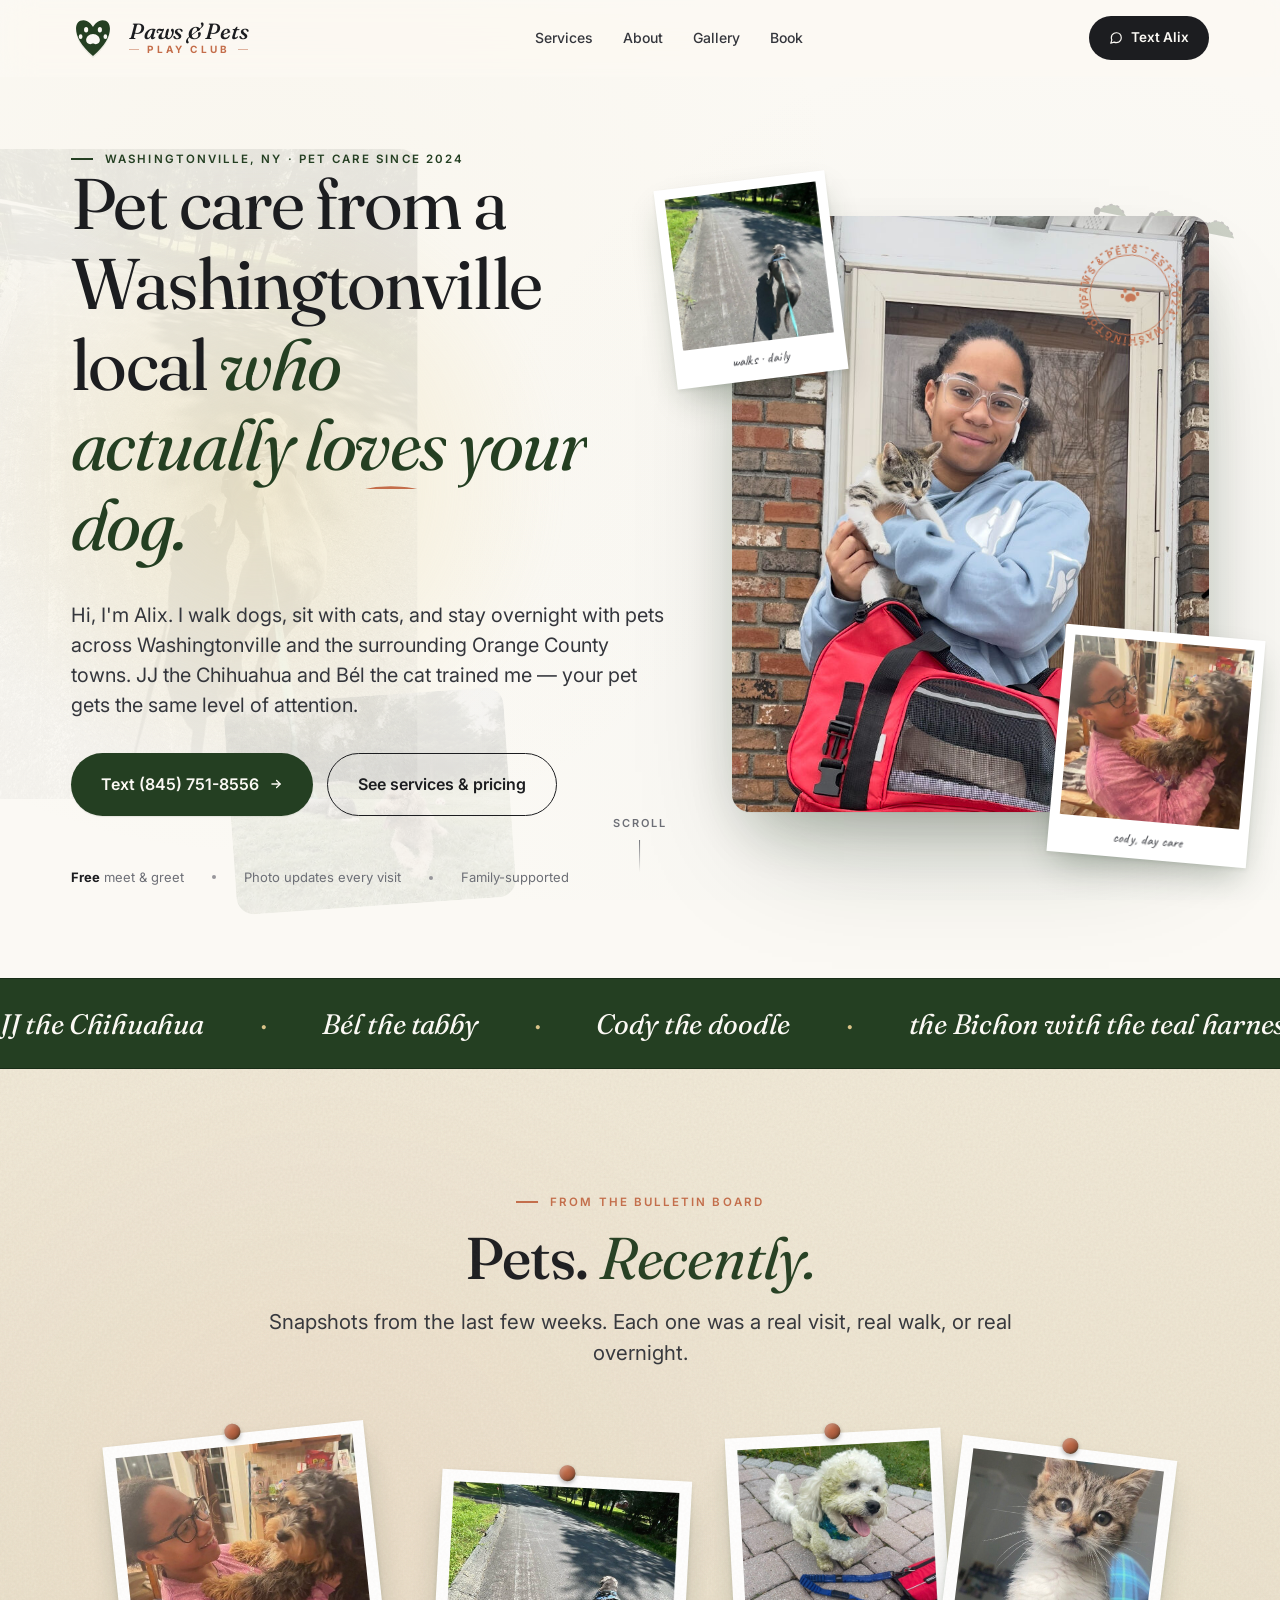
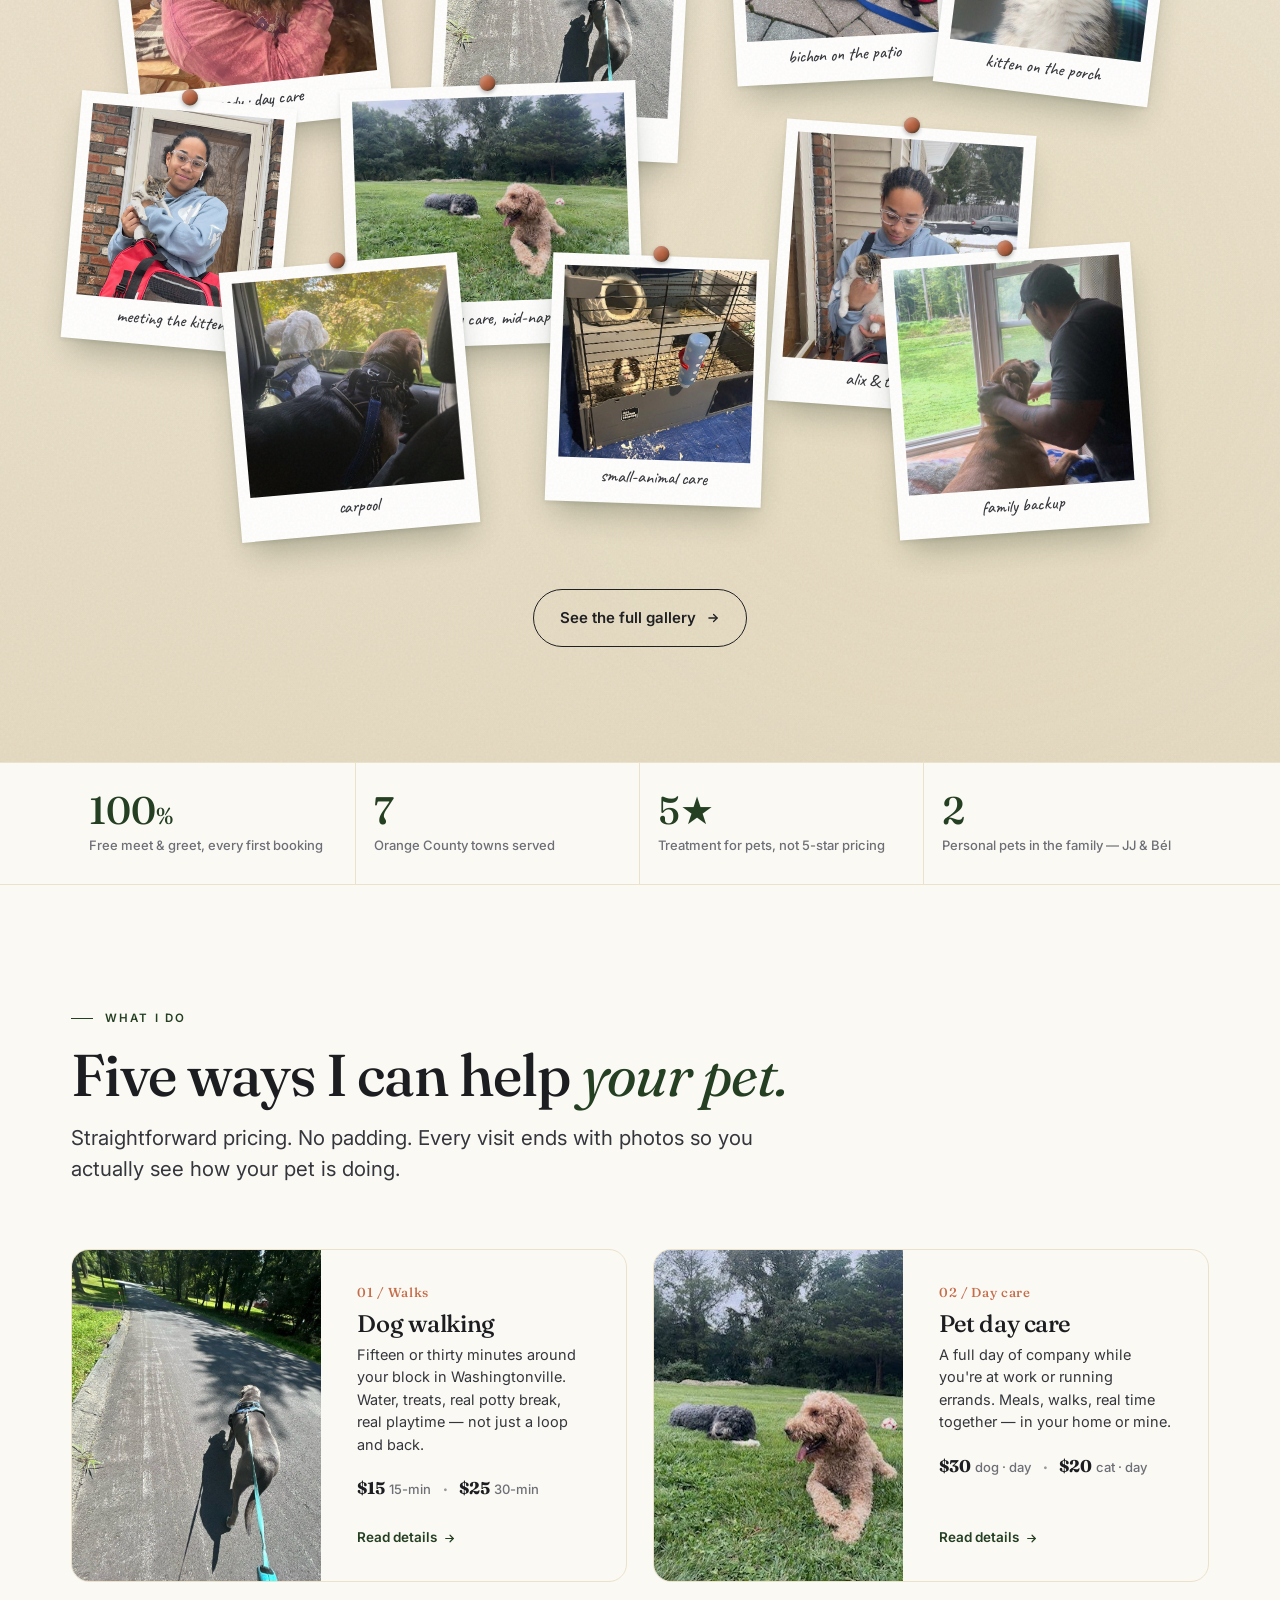
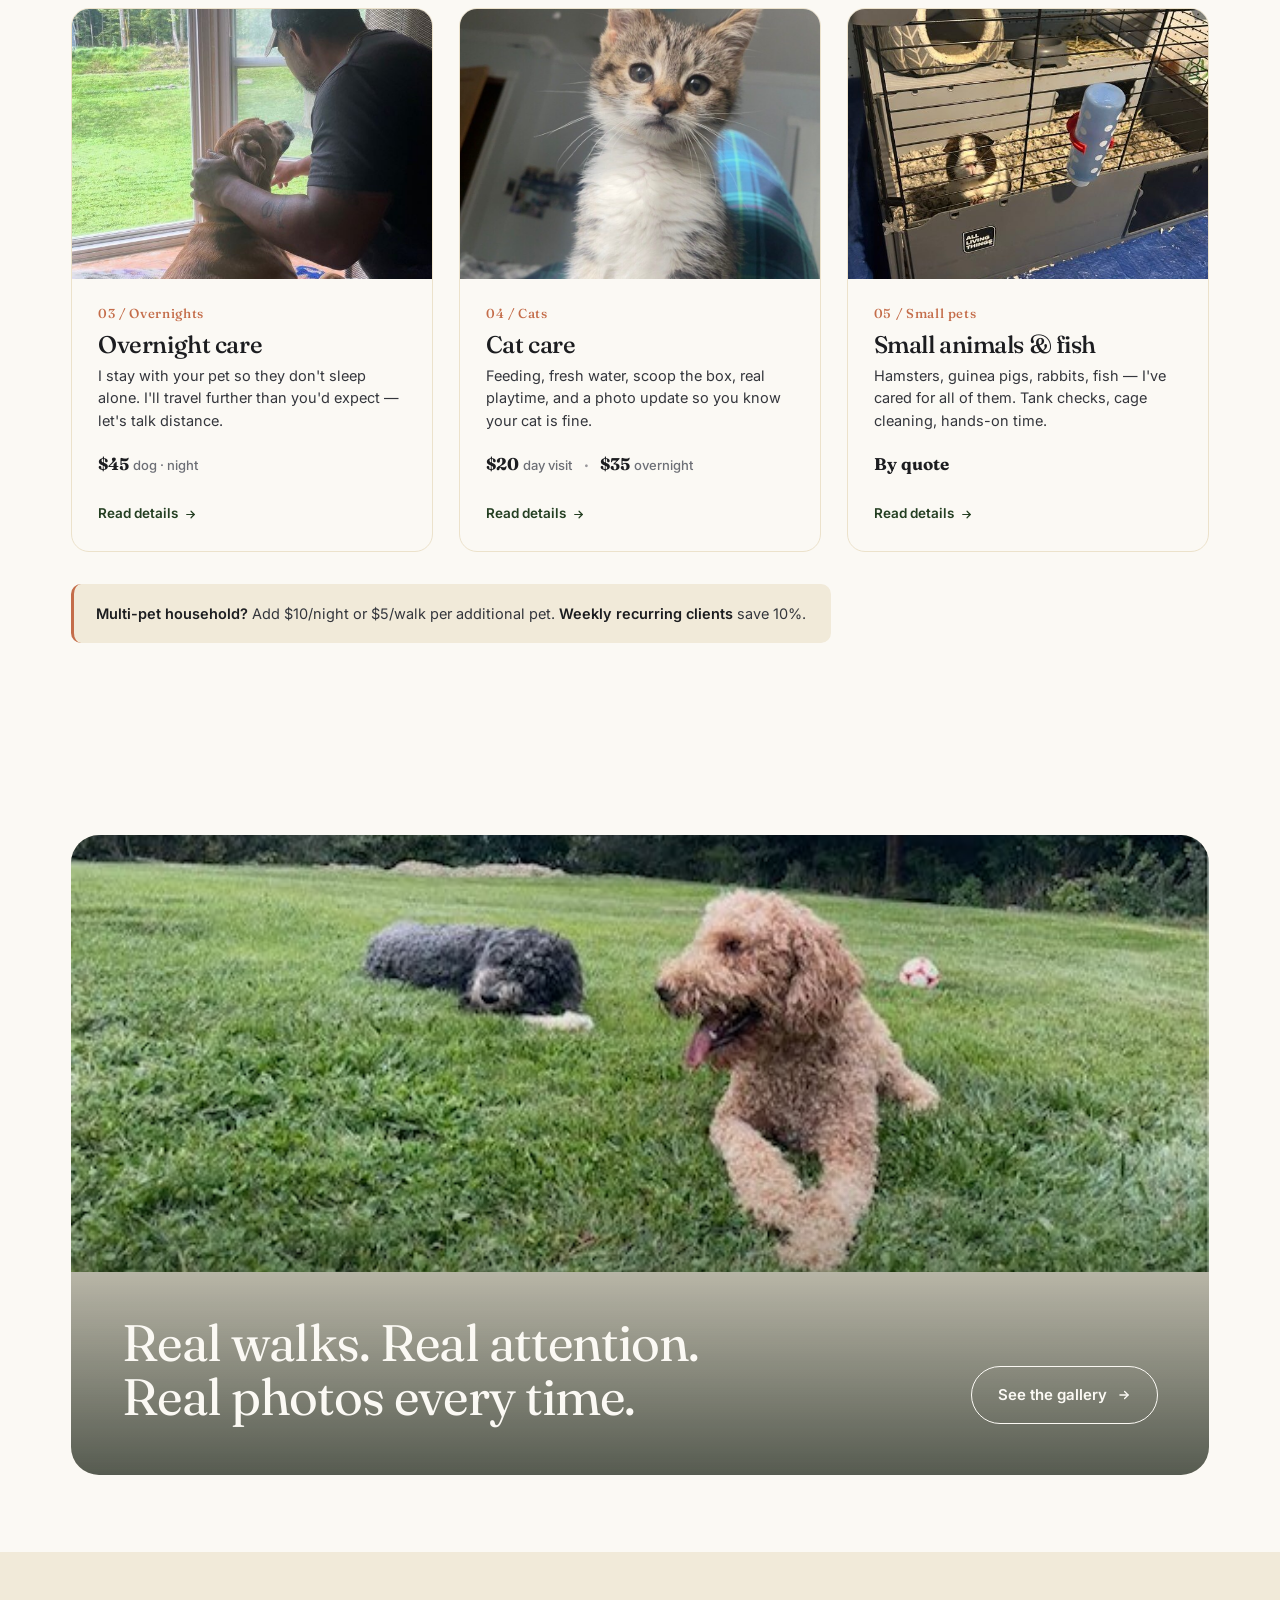
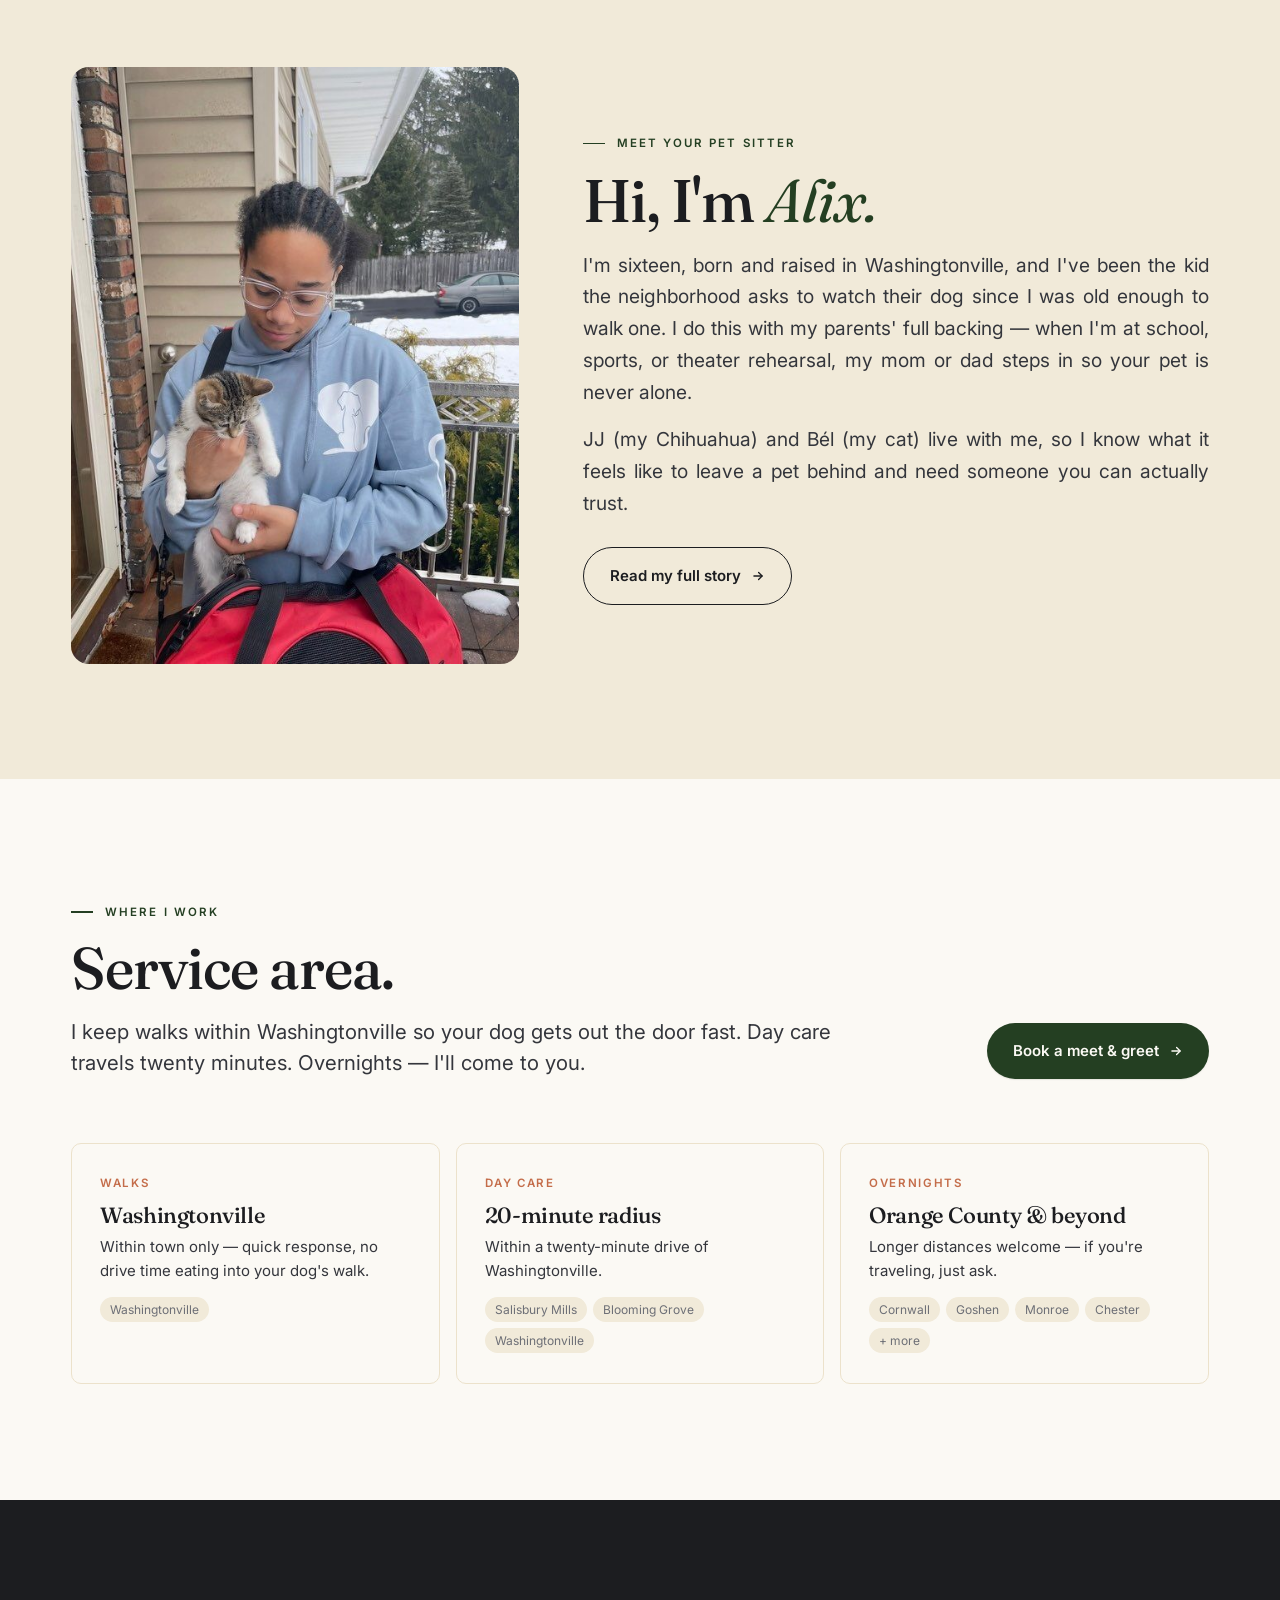
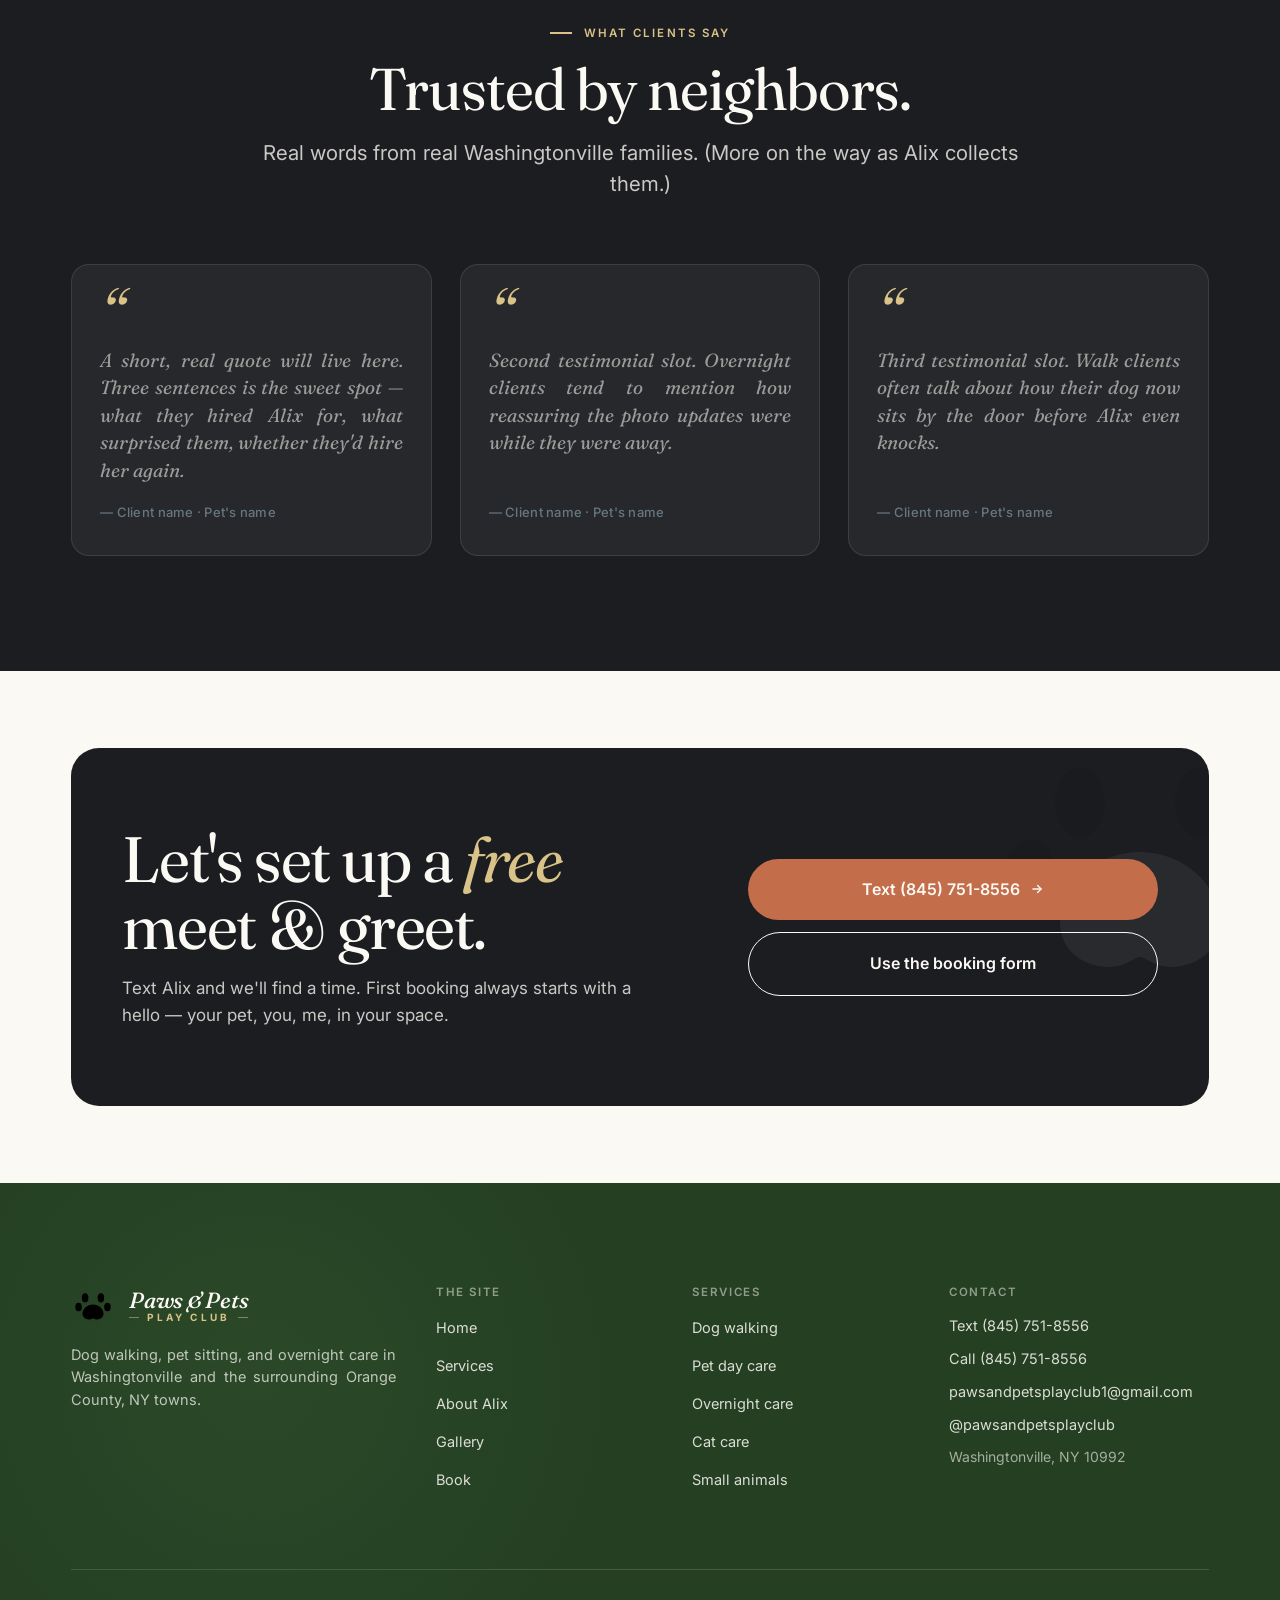
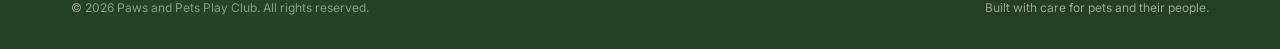
==== commit 3aa5a686: "Justify body prose: footer tagline, testimonials, about paragraphs" ====
--- a/index.html
+++ b/index.html
@@ -417,10 +417,10 @@
           <div class="reveal-up">
             <span class="eyebrow">Meet your pet sitter</span>
             <h2 style="font-size: clamp(36px, 5vw, 60px); font-weight:500; margin-top:16px;">Hi, I'm <em class="serif">Alix.</em></h2>
-            <p style="font-size: clamp(17px, 1.5vw, 19.5px); color:var(--ink-2); line-height:1.65; margin-top:18px; max-width: 56ch;">
+            <p style="font-size: clamp(17px, 1.5vw, 19.5px); color:var(--ink-2); line-height:1.65; margin-top:18px; max-width: 56ch; text-align: justify; hyphens: auto;">
               I'm sixteen, born and raised in Washingtonville, and I've been the kid the neighborhood asks to watch their dog since I was old enough to walk one. I do this with my parents' full backing — when I'm at school, sports, or theater rehearsal, my mom or dad steps in so your pet is never alone.
             </p>
-            <p style="font-size: clamp(17px, 1.5vw, 19.5px); color:var(--ink-2); line-height:1.65; margin-top:16px; max-width: 56ch;">
+            <p style="font-size: clamp(17px, 1.5vw, 19.5px); color:var(--ink-2); line-height:1.65; margin-top:16px; max-width: 56ch; text-align: justify; hyphens: auto;">
               JJ (my Chihuahua) and Bél (my cat) live with me, so I know what it feels like to leave a pet behind and need someone you can actually trust.
             </p>
             <a href="about.html" class="btn btn-ghost" style="margin-top:28px;">Read my full story
--- a/assets/styles.css
+++ b/assets/styles.css
@@ -1015,8 +1015,10 @@
   font-size: clamp(17px, 1.5vw, 19.5px);
   line-height: 1.7;
   color: var(--ink-2);
-}
-.about-prose p { margin-top: 24px; }
+  text-align: justify;
+  hyphens: auto;
+}
+.about-prose p { margin-top: 24px; text-align: justify; hyphens: auto; }
 .about-prose p:first-child { margin-top: 0; }
 .about-prose p:first-child::first-letter {
   font-family: var(--serif);
@@ -1273,6 +1275,8 @@
   font-size: 19px;
   line-height: 1.45;
   color: var(--bone);
+  text-align: justify;
+  hyphens: auto;
 }
 .quote footer {
   font-family: var(--sans);
@@ -1564,6 +1568,8 @@
   color: rgba(251, 249, 244, 0.72);
   max-width: 38ch;
   line-height: 1.55;
+  text-align: justify;
+  hyphens: auto;
 }
 .footer h4 {
   font-family: var(--sans);
